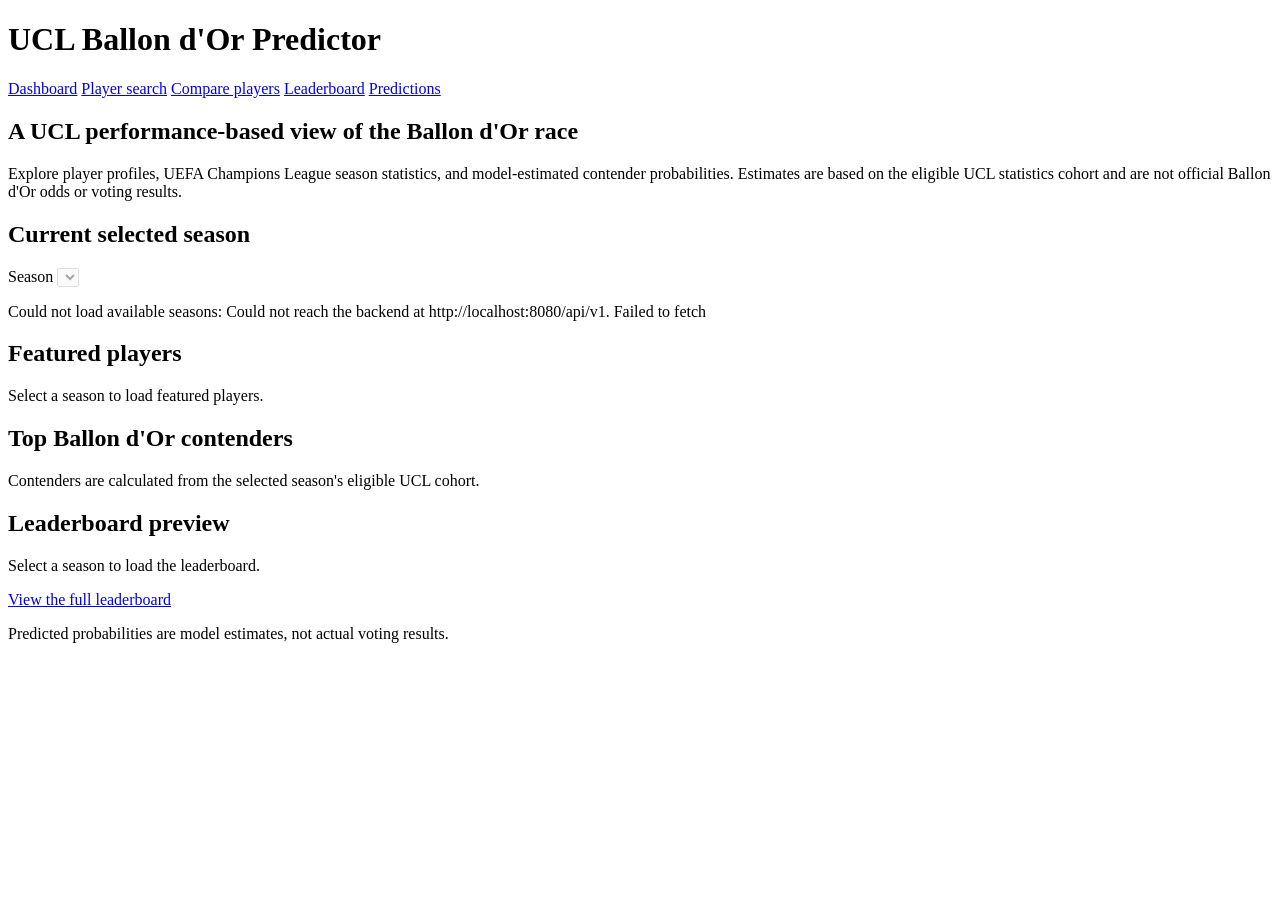
==== src/main/resources/static/index.html @ 43f1e93d "html" ====
<!doctype html>
<html lang="en">
<head>
    <meta charset="utf-8">
    <meta name="viewport" content="width=device-width, initial-scale=1">
    <title>UCL Ballon d'Or Predictor</title>
</head>
<body>
    <header>
        <h1>UCL Ballon d'Or Predictor</h1>
        <nav aria-label="Main navigation">
            <a href="index.html" aria-current="page">Dashboard</a>
            <a href="players.html">Player search</a>
            <a href="compare.html">Compare players</a>
            <a href="leaderboard.html">Leaderboard</a>
            <a href="predictions.html">Predictions</a>
        </nav>
    </header>
    <main>
        <section aria-labelledby="intro-heading">
            <h2 id="intro-heading">A UCL performance-based view of the Ballon d'Or race</h2>
            <p>Explore player profiles, UEFA Champions League season statistics, and model-estimated contender probabilities. Estimates are based on the eligible UCL statistics cohort and are not official Ballon d'Or odds or voting results.</p>
        </section>
        <section aria-labelledby="season-heading">
            <h2 id="season-heading">Current selected season</h2>
            <label for="dashboard-season">Season</label>
            <select id="dashboard-season" disabled></select>
            <p id="dashboard-season-status" role="status" aria-live="polite">Loading available seasons…</p>
        </section>
        <section aria-labelledby="featured-heading">
            <h2 id="featured-heading">Featured players</h2>
            <p id="featured-status" role="status" aria-live="polite">Select a season to load featured players.</p>
            <div id="featured-players"></div>
        </section>
        <section aria-labelledby="contenders-heading">
            <h2 id="contenders-heading">Top Ballon d'Or contenders</h2>
            <p id="contenders-status" role="status" aria-live="polite">Contenders are calculated from the selected season's eligible UCL cohort.</p>
            <ol id="top-contenders"></ol>
        </section>
        <section aria-labelledby="leaderboard-heading">
            <h2 id="leaderboard-heading">Leaderboard preview</h2>
            <p id="leaderboard-preview-status" role="status" aria-live="polite">Select a season to load the leaderboard.</p>
            <ol id="leaderboard-preview"></ol>
            <p><a href="leaderboard.html">View the full leaderboard</a></p>
        </section>
    </main>
    <footer>
        <p>Predicted probabilities are model estimates, not actual voting results.</p>
    </footer>
    <script type="module" src="js/dashboard.js"></script>
</body>
</html>
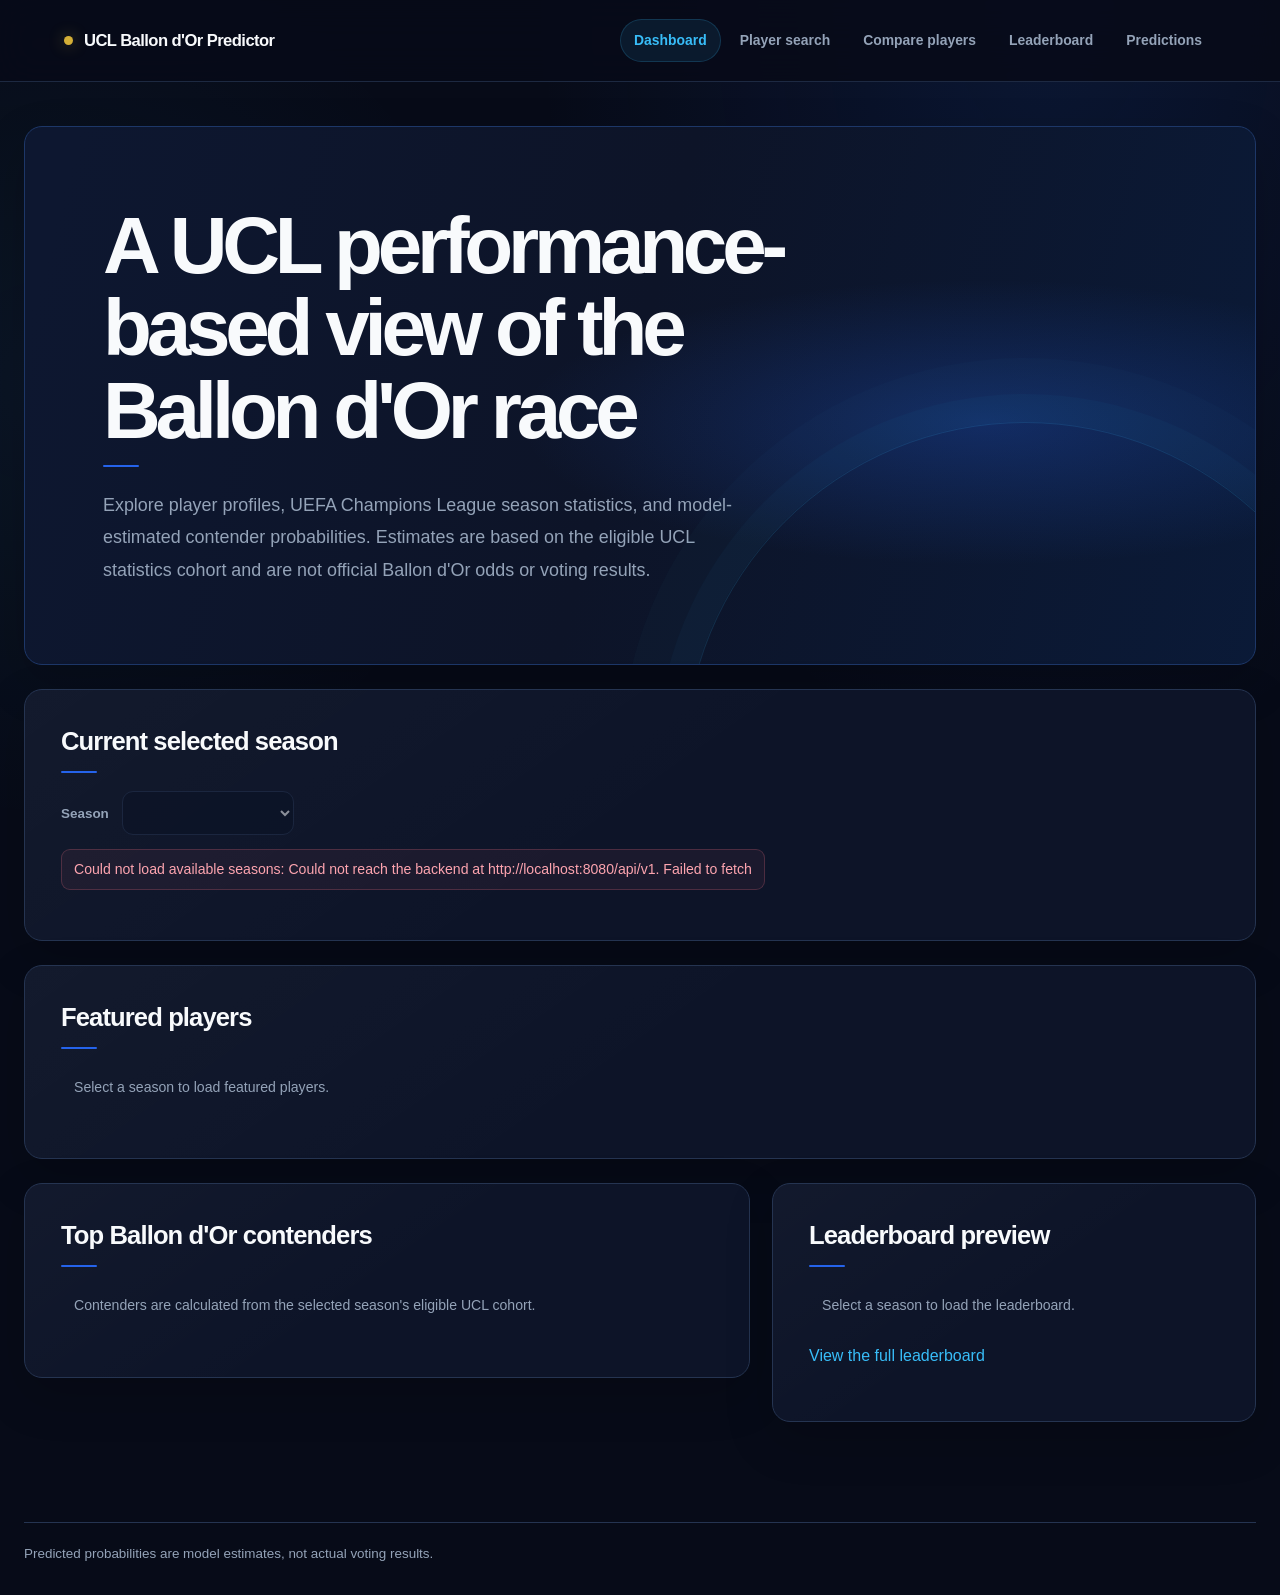
==== commit 05e90212: "update" ====
--- a/src/main/resources/static/index.html
+++ b/src/main/resources/static/index.html
@@ -4,6 +4,7 @@
     <meta charset="utf-8">
     <meta name="viewport" content="width=device-width, initial-scale=1">
     <title>UCL Ballon d'Or Predictor</title>
+    <link rel="stylesheet" href="styles.css">
 </head>
 <body>
     <header>
--- a/src/main/resources/static/styles.css
+++ b/src/main/resources/static/styles.css
@@ -0,0 +1,945 @@
+:root {
+    color-scheme: dark;
+    --background: #070b18;
+    --background-secondary: #0d1428;
+    --card: #111c35;
+    --card-raised: #152341;
+    --blue: #2563eb;
+    --electric: #38bdf8;
+    --gold: #d4af37;
+    --text: #f8fafc;
+    --muted: #94a3b8;
+    --border: #253451;
+    --success: #22c55e;
+    --danger: #fb7185;
+    --silver: #cbd5e1;
+    --bronze: #cd7f52;
+    --radius: 18px;
+    --radius-small: 11px;
+    --content-width: 1240px;
+    --shadow-card: 0 18px 48px rgb(0 0 0 / 18%);
+    font-family: Inter, "Segoe UI", Roboto, Helvetica, Arial, sans-serif;
+    font-synthesis: none;
+    text-rendering: optimizeLegibility;
+    -webkit-font-smoothing: antialiased;
+    -moz-osx-font-smoothing: grayscale;
+}
+
+* {
+    box-sizing: border-box;
+}
+
+html {
+    min-width: 320px;
+    min-height: 100%;
+    background: var(--background);
+    scroll-behavior: smooth;
+}
+
+body {
+    min-height: 100vh;
+    margin: 0;
+    color: var(--text);
+    background:
+        radial-gradient(ellipse at 82% 0%, rgb(37 99 235 / 13%), transparent 32rem),
+        radial-gradient(ellipse at 4% 24%, rgb(56 189 248 / 6%), transparent 28rem),
+        var(--background);
+    line-height: 1.65;
+}
+
+::selection {
+    color: var(--text);
+    background: rgb(37 99 235 / 75%);
+}
+
+a {
+    color: var(--electric);
+    text-decoration: none;
+    transition: color 160ms ease, opacity 160ms ease;
+}
+
+a:hover {
+    color: #7dd3fc;
+}
+
+a:focus-visible,
+button:focus-visible,
+input:focus-visible,
+select:focus-visible {
+    outline: 3px solid rgb(56 189 248 / 75%);
+    outline-offset: 3px;
+}
+
+body > header {
+    position: relative;
+    z-index: 2;
+    display: flex;
+    align-items: center;
+    justify-content: space-between;
+    gap: 24px;
+    min-height: 82px;
+    padding: 14px max(5vw, calc((100vw - var(--content-width)) / 2));
+    border-bottom: 1px solid rgb(37 52 81 / 75%);
+    background: rgb(7 11 24 / 88%);
+    backdrop-filter: blur(18px);
+}
+
+body > header h1 {
+    flex: 0 0 auto;
+    margin: 0;
+    color: var(--text);
+    font-size: 1.04rem;
+    font-weight: 750;
+    letter-spacing: -0.035em;
+}
+
+body > header h1::before {
+    display: inline-block;
+    width: 9px;
+    height: 9px;
+    margin: 0 11px 1px 0;
+    border-radius: 50%;
+    background: var(--gold);
+    box-shadow: 0 0 16px rgb(212 175 55 / 45%);
+    content: "";
+}
+
+nav[aria-label="Main navigation"] {
+    display: flex;
+    align-items: center;
+    justify-content: flex-end;
+    gap: 5px;
+    flex-wrap: wrap;
+}
+
+nav[aria-label="Main navigation"] a {
+    padding: 9px 13px;
+    border: 1px solid transparent;
+    border-radius: 999px;
+    color: var(--muted);
+    font-size: 0.87rem;
+    font-weight: 600;
+    white-space: nowrap;
+}
+
+nav[aria-label="Main navigation"] a:hover {
+    color: var(--text);
+    background: rgb(255 255 255 / 4%);
+}
+
+nav[aria-label="Main navigation"] a[aria-current="page"] {
+    border-color: rgb(56 189 248 / 18%);
+    color: var(--electric);
+    background: rgb(56 189 248 / 9%);
+}
+
+main {
+    width: min(var(--content-width), calc(100% - 48px));
+    margin: 0 auto;
+    padding: 44px 0 76px;
+}
+
+main > p:first-child:has(a[href="players.html"]) {
+    margin: 0 0 20px;
+}
+
+main > section {
+    position: relative;
+    margin: 0 0 24px;
+    padding: clamp(22px, 3.2vw, 36px);
+    overflow: hidden;
+    border: 1px solid var(--border);
+    border-radius: var(--radius);
+    background:
+        linear-gradient(145deg, rgb(255 255 255 / 2.4%), transparent 52%),
+        var(--background-secondary);
+    box-shadow: var(--shadow-card);
+}
+
+main > section > h2 {
+    margin: 0 0 18px;
+    color: var(--text);
+    font-size: clamp(1.25rem, 2vw, 1.7rem);
+    font-weight: 700;
+    letter-spacing: -0.035em;
+    line-height: 1.25;
+}
+
+main > section > h2::after {
+    display: block;
+    width: 36px;
+    height: 2px;
+    margin-top: 13px;
+    border-radius: 2px;
+    background: var(--blue);
+    content: "";
+}
+
+main > section p {
+    color: var(--muted);
+}
+
+main > section[aria-labelledby="intro-heading"] {
+    min-height: 300px;
+    display: flex;
+    flex-direction: column;
+    align-items: flex-start;
+    justify-content: center;
+    padding: clamp(34px, 7vw, 78px);
+    border-color: #1d3768;
+    background:
+        radial-gradient(ellipse at 78% 55%, rgb(37 99 235 / 28%), transparent 29rem),
+        linear-gradient(105deg, #0d1730 4%, rgb(13 20 40 / 95%) 49%, rgb(10 27 58 / 85%)),
+        var(--background-secondary);
+}
+
+main > section[aria-labelledby="intro-heading"]::after {
+    position: absolute;
+    right: -9%;
+    bottom: -82%;
+    width: min(58vw, 680px);
+    aspect-ratio: 1;
+    border: 1px solid rgb(56 189 248 / 15%);
+    border-radius: 50%;
+    box-shadow: 0 0 0 28px rgb(56 189 248 / 3%), 0 0 0 64px rgb(56 189 248 / 2%);
+    content: "";
+    pointer-events: none;
+}
+
+#intro-heading {
+    max-width: 800px;
+    margin: 0;
+    font-size: clamp(2.4rem, 6.4vw, 5rem);
+    font-weight: 780;
+    letter-spacing: -0.065em;
+    line-height: 1.03;
+}
+
+#intro-heading::first-line {
+    color: var(--text);
+}
+
+main > section[aria-labelledby="intro-heading"] p {
+    max-width: 660px;
+    margin: 22px 0 0;
+    font-size: clamp(1rem, 1.5vw, 1.12rem);
+    line-height: 1.8;
+}
+
+label {
+    display: inline-block;
+    margin: 0 9px 8px 0;
+    color: var(--muted);
+    font-size: 0.84rem;
+    font-weight: 650;
+}
+
+input,
+select,
+button {
+    min-height: 44px;
+    border: 1px solid var(--border);
+    border-radius: var(--radius-small);
+    font: inherit;
+}
+
+input,
+select {
+    padding: 9px 13px;
+    color: var(--text);
+    background-color: #0a1225;
+}
+
+input {
+    min-width: min(280px, 100%);
+}
+
+input::placeholder {
+    color: #64748b;
+}
+
+select {
+    min-width: 172px;
+    cursor: pointer;
+}
+
+select option {
+    color: var(--text);
+    background: var(--background-secondary);
+}
+
+button {
+    padding: 9px 17px;
+    color: var(--text);
+    background: var(--blue);
+    border-color: rgb(96 153 255 / 45%);
+    font-size: 0.9rem;
+    font-weight: 680;
+    cursor: pointer;
+    transition: background 160ms ease, border-color 160ms ease, transform 160ms ease;
+}
+
+button:hover:not(:disabled) {
+    transform: translateY(-1px);
+    border-color: var(--electric);
+    background: #3475f5;
+}
+
+button:disabled,
+select:disabled {
+    opacity: 0.53;
+    cursor: not-allowed;
+}
+
+form {
+    display: flex;
+    align-items: flex-end;
+    gap: 10px;
+    flex-wrap: wrap;
+    margin: 0 0 12px;
+}
+
+form label {
+    flex-basis: 100%;
+    margin: 0 0 -3px;
+}
+
+[role="status"] {
+    width: fit-content;
+    max-width: 100%;
+    margin: 14px 0;
+    padding: 8px 12px;
+    border: 1px solid transparent;
+    border-radius: 9px;
+    color: var(--muted);
+    font-size: 0.88rem;
+}
+
+[role="status"][data-state="loading"] {
+    border-color: rgb(56 189 248 / 22%);
+    color: var(--electric);
+    background: rgb(56 189 248 / 6%);
+}
+
+[role="status"][data-state="success"] {
+    border-color: rgb(34 197 94 / 20%);
+    color: #86efac;
+    background: rgb(34 197 94 / 6%);
+}
+
+[role="status"][data-state="error"] {
+    border-color: rgb(251 113 133 / 22%);
+    color: #fda4af;
+    background: rgb(251 113 133 / 6%);
+}
+
+[role="status"][data-state="empty"] {
+    border-color: rgb(148 163 184 / 16%);
+    color: var(--muted);
+    background: rgb(148 163 184 / 5%);
+}
+
+#featured-players {
+    display: grid;
+    grid-template-columns: repeat(3, minmax(0, 1fr));
+    gap: 17px;
+}
+
+.player-card {
+    position: relative;
+    display: flex;
+    min-height: 190px;
+    flex-direction: column;
+    align-items: flex-start;
+    justify-content: flex-end;
+    padding: 22px;
+    overflow: hidden;
+    border: 1px solid var(--border);
+    border-radius: 15px;
+    background:
+        radial-gradient(ellipse at 82% 20%, rgb(37 99 235 / 18%), transparent 65%),
+        var(--card);
+    transition: transform 180ms ease, border-color 180ms ease, box-shadow 180ms ease;
+}
+
+.player-card:hover {
+    transform: translateY(-3px);
+    border-color: rgb(56 189 248 / 48%);
+    box-shadow: 0 15px 34px rgb(0 0 0 / 20%), 0 0 22px rgb(37 99 235 / 9%);
+}
+
+.player-card h3,
+#search-results h3 {
+    margin: 12px 0 2px;
+    color: var(--text);
+    font-size: 1.12rem;
+    letter-spacing: -0.025em;
+}
+
+.player-card p {
+    margin: 4px 0;
+    font-size: 0.87rem;
+}
+
+.player-photo {
+    display: inline-flex;
+    width: 66px;
+    height: 66px;
+    align-items: center;
+    justify-content: center;
+    overflow: hidden;
+    border: 2px solid rgb(56 189 248 / 48%);
+    border-radius: 50%;
+    background: #172746;
+    color: var(--muted);
+    font-size: 0.62rem;
+    text-align: center;
+}
+
+.player-photo img {
+    width: 100%;
+    height: 100%;
+    object-fit: cover;
+}
+
+.photo-fallback {
+    padding: 4px;
+}
+
+#top-contenders,
+#leaderboard-preview,
+#predictions-list {
+    margin: 0;
+    padding: 0;
+    list-style: none;
+    counter-reset: contender;
+}
+
+#top-contenders li,
+#leaderboard-preview li {
+    display: flex;
+    align-items: center;
+    justify-content: space-between;
+    gap: 16px;
+    padding: 14px 12px;
+    border-bottom: 1px solid rgb(37 52 81 / 75%);
+    color: var(--text);
+    counter-increment: contender;
+}
+
+#top-contenders li::before,
+#leaderboard-preview li::before {
+    width: 27px;
+    height: 27px;
+    flex: 0 0 27px;
+    display: grid;
+    place-items: center;
+    border-radius: 8px;
+    color: var(--electric);
+    background: rgb(56 189 248 / 9%);
+    content: counter(contender, decimal-leading-zero);
+    font-size: 0.72rem;
+    font-weight: 750;
+}
+
+#top-contenders li:first-child::before,
+#leaderboard-preview li:first-child::before {
+    color: var(--gold);
+    background: rgb(212 175 55 / 12%);
+}
+
+#search-results {
+    display: grid;
+    grid-template-columns: repeat(2, minmax(0, 1fr));
+    gap: 12px;
+    margin: 16px 0;
+    padding: 0;
+    list-style: none;
+}
+
+#search-results > li {
+    display: grid;
+    grid-template-columns: 58px minmax(0, 1fr);
+    grid-template-rows: auto auto;
+    align-items: center;
+    column-gap: 15px;
+    padding: 16px;
+    border: 1px solid var(--border);
+    border-radius: 14px;
+    background: var(--card);
+    transition: border-color 160ms ease, transform 160ms ease;
+}
+
+#search-results > li:hover {
+    transform: translateY(-2px);
+    border-color: rgb(56 189 248 / 38%);
+}
+
+#search-results .player-photo {
+    grid-row: 1 / 3;
+    width: 54px;
+    height: 54px;
+}
+
+#search-results h3 {
+    margin: 0;
+}
+
+#search-results p {
+    grid-column: 2;
+    margin: 2px 0;
+    font-size: 0.83rem;
+}
+
+#load-more {
+    display: block;
+    margin: 16px auto 0;
+    background: #14264a;
+}
+
+#player-profile {
+    display: flex;
+    align-items: center;
+    gap: 18px;
+    flex-wrap: wrap;
+    padding: 18px;
+    border: 1px solid var(--border);
+    border-radius: 14px;
+    background: var(--card);
+}
+
+#player-profile > .player-photo {
+    width: 104px;
+    height: 104px;
+}
+
+#player-profile h3 {
+    width: 100%;
+    margin: 0;
+    font-size: 1.45rem;
+}
+
+#player-profile p {
+    margin: 0;
+}
+
+#player-statistics {
+    display: flex;
+    flex-wrap: wrap;
+    margin: 14px 0 0;
+    overflow: hidden;
+    border: 1px solid var(--border);
+    border-radius: 14px;
+    background: var(--card);
+}
+
+#player-statistics dt,
+#player-statistics dd {
+    width: 50%;
+    margin: 0;
+    padding: 13px 15px;
+    border-bottom: 1px solid rgb(37 52 81 / 65%);
+}
+
+#player-statistics dt {
+    padding-bottom: 1px;
+    color: var(--muted);
+    font-size: 0.78rem;
+}
+
+#player-statistics dd {
+    padding-top: 0;
+    color: var(--text);
+    font-size: 1.18rem;
+    font-weight: 720;
+}
+
+#player-statistics dt {
+    padding-bottom: 0;
+}
+
+#player-statistics dd {
+    padding-top: 8px;
+}
+
+#player-statistics dt:nth-last-child(-n + 2),
+#player-statistics dd:nth-last-child(-n + 2) {
+    border-bottom: 0;
+}
+
+#player-prediction {
+    padding: 18px;
+    border: 1px solid rgb(212 175 55 / 30%);
+    border-radius: 14px;
+    background:
+        radial-gradient(ellipse at 100% 0%, rgb(212 175 55 / 8%), transparent 50%),
+        var(--card);
+}
+
+#player-prediction > p:first-child {
+    margin: 0;
+    color: var(--gold);
+    font-size: clamp(1.6rem, 4vw, 2.4rem);
+    font-weight: 780;
+    letter-spacing: -0.045em;
+}
+
+#comparison-search-results,
+#selected-players {
+    display: flex;
+    gap: 10px;
+    flex-wrap: wrap;
+    margin: 14px 0;
+    padding: 0;
+    list-style: none;
+}
+
+#comparison-search-results li,
+#selected-players li {
+    display: flex;
+    align-items: center;
+    justify-content: space-between;
+    gap: 12px;
+    padding: 11px 13px;
+    border: 1px solid var(--border);
+    border-radius: 12px;
+    background: var(--card);
+}
+
+#comparison-search-results li button,
+#selected-players li button {
+    min-height: 35px;
+    padding: 5px 11px;
+    font-size: 0.8rem;
+}
+
+#selected-players li button {
+    background: #182440;
+}
+
+#compare-button {
+    margin: 0 0 12px 8px;
+}
+
+#comparison-results,
+#leaderboard-table-container {
+    width: 100%;
+    margin-top: 18px;
+    overflow-x: auto;
+    border: 1px solid var(--border);
+    border-radius: 14px;
+    background: var(--card);
+}
+
+table {
+    width: 100%;
+    border-collapse: collapse;
+    text-align: left;
+}
+
+caption {
+    padding: 17px 18px;
+    color: var(--text);
+    font-size: 1rem;
+    font-weight: 700;
+    text-align: left;
+}
+
+th,
+td {
+    min-width: 92px;
+    padding: 13px 15px;
+    border-bottom: 1px solid rgb(37 52 81 / 70%);
+    vertical-align: middle;
+}
+
+thead th {
+    color: var(--muted);
+    background: #0d172d;
+    font-size: 0.75rem;
+    font-weight: 680;
+    letter-spacing: 0.045em;
+    text-transform: uppercase;
+}
+
+tbody th {
+    color: var(--muted);
+    font-size: 0.84rem;
+    font-weight: 600;
+}
+
+tbody td {
+    color: var(--text);
+    font-size: 0.9rem;
+}
+
+tbody td strong {
+    color: var(--gold);
+    font-size: 0.77rem;
+    white-space: nowrap;
+}
+
+tbody tr:last-child th,
+tbody tr:last-child td {
+    border-bottom: 0;
+}
+
+#leaderboard-table-container tbody td:nth-of-type(5) {
+    color: var(--gold);
+    font-weight: 750;
+}
+
+#leaderboard-table-container tbody tr:nth-child(-n + 3) > td:first-child {
+    color: var(--gold);
+    font-weight: 800;
+}
+
+#leaderboard-table-container tbody tr:nth-child(2) > td:first-child {
+    color: var(--silver);
+}
+
+#leaderboard-table-container tbody tr:nth-child(3) > td:first-child {
+    color: var(--bronze);
+}
+
+#leaderboard-table-container tbody tr:hover,
+#comparison-results tbody tr:hover {
+    background: rgb(56 189 248 / 4%);
+}
+
+#leaderboard-table-container button {
+    min-height: 35px;
+    padding: 5px 10px;
+    background: #14264a;
+    font-size: 0.78rem;
+    white-space: nowrap;
+}
+
+.row-statistics-status {
+    display: block;
+    max-width: 210px;
+    color: var(--muted);
+    font-size: 0.75rem;
+}
+
+#predictions-list {
+    display: grid;
+    grid-template-columns: repeat(2, minmax(0, 1fr));
+    gap: 13px;
+    counter-reset: rank;
+}
+
+#predictions-list > li {
+    position: relative;
+    padding: 20px 20px 20px 58px;
+    border: 1px solid var(--border);
+    border-radius: 14px;
+    background: var(--card);
+    counter-increment: rank;
+}
+
+#predictions-list > li::before {
+    position: absolute;
+    top: 21px;
+    left: 18px;
+    display: grid;
+    width: 27px;
+    height: 27px;
+    place-items: center;
+    border-radius: 8px;
+    color: var(--electric);
+    background: rgb(56 189 248 / 9%);
+    content: counter(rank);
+    font-size: 0.77rem;
+    font-weight: 750;
+}
+
+#predictions-list > li:nth-child(1) {
+    border-color: rgb(212 175 55 / 42%);
+    background: linear-gradient(135deg, rgb(212 175 55 / 7%), transparent 66%), var(--card);
+}
+
+#predictions-list > li:nth-child(1)::before {
+    color: var(--gold);
+    background: rgb(212 175 55 / 14%);
+}
+
+#predictions-list h3 {
+    margin: 0 0 4px;
+    font-size: 1.05rem;
+}
+
+#predictions-list p {
+    margin: 5px 0;
+    font-size: 0.86rem;
+}
+
+#predictions-list p:nth-of-type(2) {
+    color: var(--gold);
+    font-size: 1.08rem;
+    font-weight: 750;
+}
+
+#prediction-limitations {
+    margin: 0;
+    padding-left: 21px;
+    color: var(--muted);
+}
+
+#prediction-limitations li {
+    padding: 5px 0 5px 4px;
+}
+
+body > footer {
+    width: min(var(--content-width), calc(100% - 48px));
+    margin: 0 auto;
+    padding: 20px 0 30px;
+    border-top: 1px solid var(--border);
+    color: var(--muted);
+    font-size: 0.84rem;
+}
+
+body > footer p {
+    margin: 0;
+}
+
+@media (min-width: 1000px) {
+    body > main:has(#featured-players) {
+        display: grid;
+        grid-template-columns: minmax(0, 1.2fr) minmax(320px, 0.8fr);
+        align-items: start;
+        gap: 0 22px;
+    }
+
+    body > main:has(#featured-players) > section[aria-labelledby="intro-heading"] {
+        grid-column: 1 / -1;
+    }
+
+    body > main:has(#featured-players) > section[aria-labelledby="season-heading"] {
+        grid-column: 1 / -1;
+    }
+
+    body > main:has(#featured-players) > section[aria-labelledby="featured-heading"] {
+        grid-column: 1 / -1;
+    }
+
+    body > main:has(#featured-players) > section[aria-labelledby="contenders-heading"],
+    body > main:has(#featured-players) > section[aria-labelledby="leaderboard-heading"] {
+        min-width: 0;
+    }
+}
+
+@media (max-width: 860px) {
+    body > header {
+        align-items: flex-start;
+        flex-direction: column;
+        gap: 9px;
+        padding: 13px 24px;
+    }
+
+    nav[aria-label="Main navigation"] {
+        justify-content: flex-start;
+        width: 100%;
+    }
+
+    nav[aria-label="Main navigation"] a {
+        padding: 7px 10px;
+        font-size: 0.82rem;
+    }
+
+    main {
+        padding-top: 30px;
+    }
+
+}
+
+@media (max-width: 600px) {
+    main {
+        width: min(100% - 28px, var(--content-width));
+        padding: 20px 0 48px;
+    }
+
+    body > header {
+        padding-right: 14px;
+        padding-left: 14px;
+    }
+
+    body > header h1 {
+        font-size: 0.98rem;
+    }
+
+    nav[aria-label="Main navigation"] {
+        gap: 2px;
+    }
+
+    nav[aria-label="Main navigation"] a {
+        padding: 6px 8px;
+        font-size: 0.76rem;
+    }
+
+    main > section {
+        margin-bottom: 15px;
+        padding: 20px 17px;
+        border-radius: 15px;
+    }
+
+    main > section[aria-labelledby="intro-heading"] {
+        min-height: 255px;
+        padding: 30px 22px;
+    }
+
+    #intro-heading {
+        font-size: clamp(2.25rem, 11vw, 3.5rem);
+    }
+
+    #featured-players,
+    #search-results,
+    #predictions-list {
+        grid-template-columns: 1fr;
+    }
+
+    .player-card {
+        min-height: 165px;
+    }
+
+    #comparison-search-results li,
+    #selected-players li {
+        width: 100%;
+    }
+
+    form {
+        align-items: stretch;
+    }
+
+    form input {
+        flex: 1 1 190px;
+        min-width: 0;
+    }
+
+    form button {
+        flex: 0 0 auto;
+    }
+
+    select {
+        max-width: 100%;
+    }
+
+    #compare-button {
+        margin: 12px 0 0;
+    }
+
+    body > footer {
+        width: calc(100% - 28px);
+    }
+}
+
+@media (prefers-reduced-motion: reduce) {
+    *,
+    *::before,
+    *::after {
+        scroll-behavior: auto !important;
+        transition-duration: 0.01ms !important;
+        animation-duration: 0.01ms !important;
+        animation-iteration-count: 1 !important;
+    }
+}
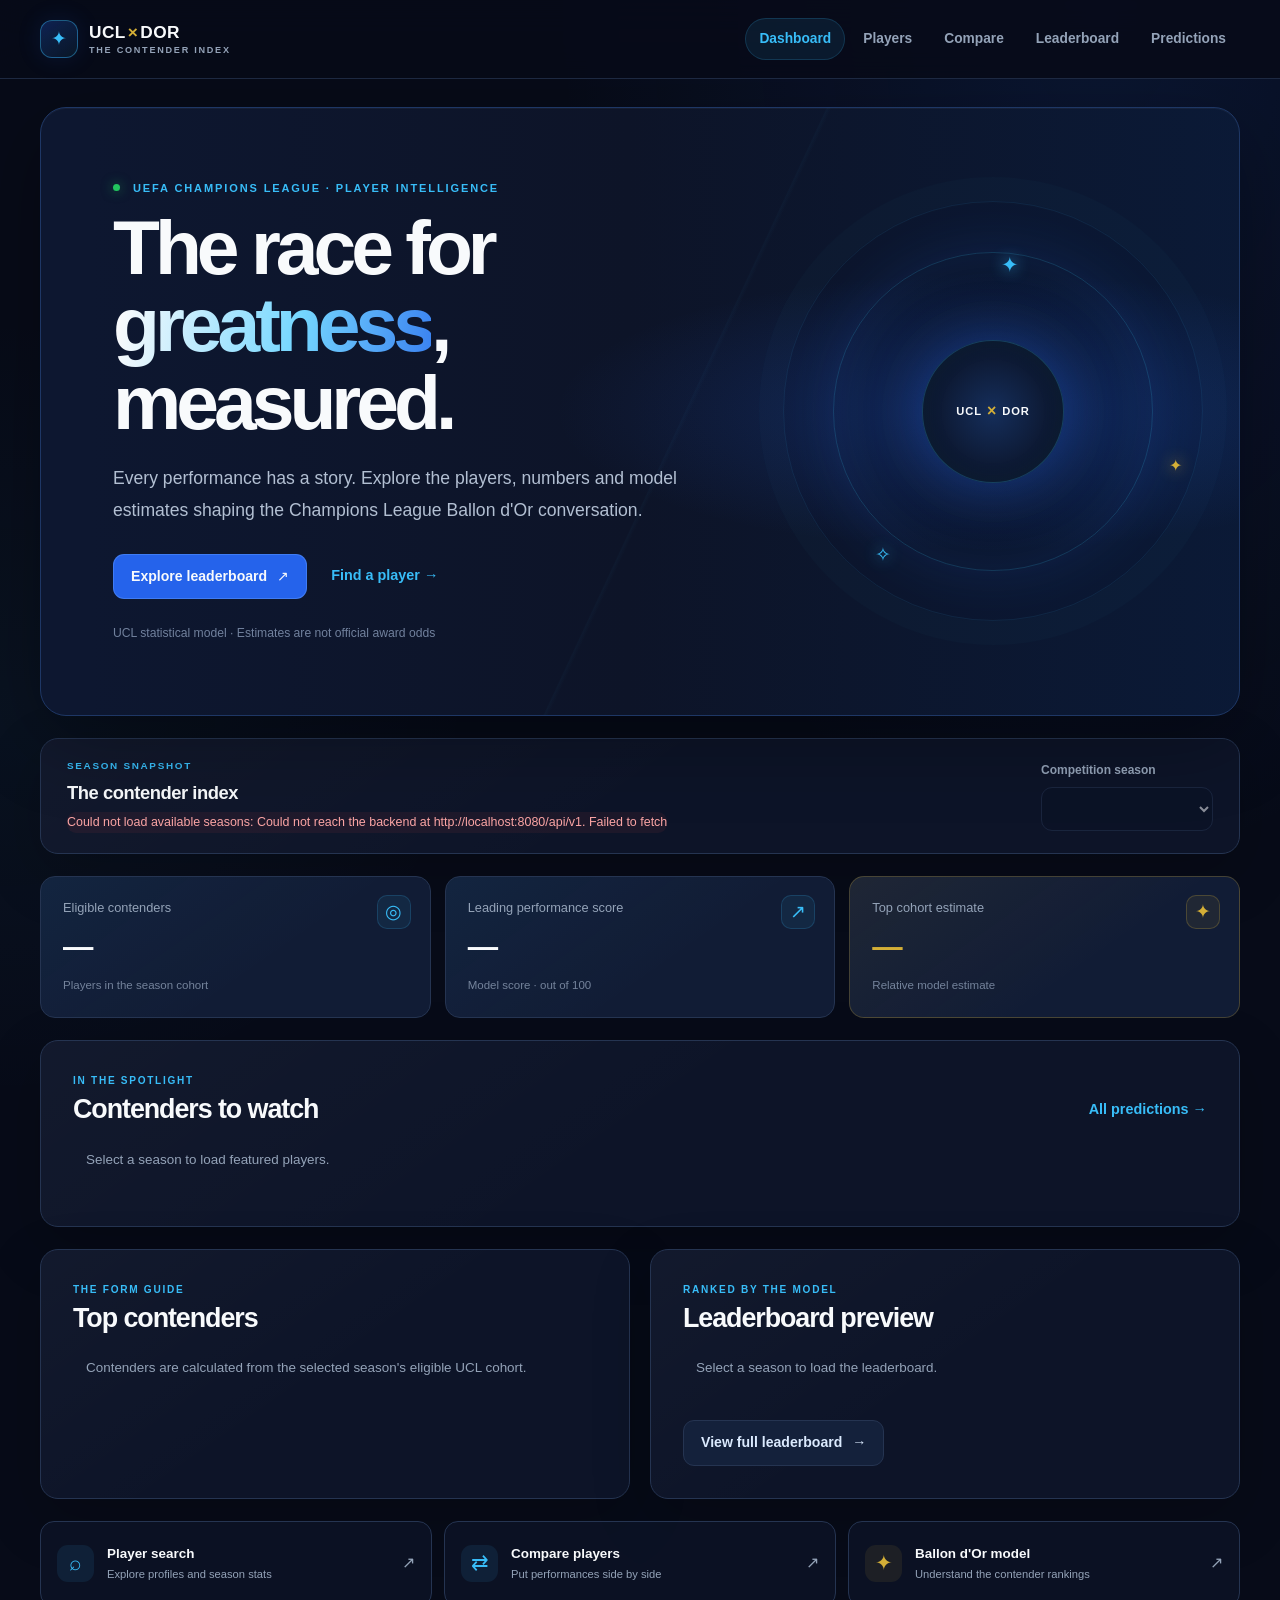
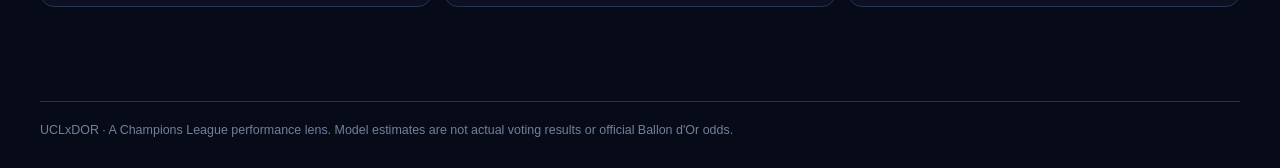
==== commit d9967c75: "updated" ====
--- a/src/main/resources/static/index.html
+++ b/src/main/resources/static/index.html
@@ -3,51 +3,106 @@
 <head>
     <meta charset="utf-8">
     <meta name="viewport" content="width=device-width, initial-scale=1">
-    <title>UCL Ballon d'Or Predictor</title>
+    <meta name="theme-color" content="#070B18">
+    <title>UCLxDOR — Champions League performance, in focus</title>
     <link rel="stylesheet" href="styles.css">
 </head>
 <body>
-    <header>
-        <h1>UCL Ballon d'Or Predictor</h1>
-        <nav aria-label="Main navigation">
-            <a href="index.html" aria-current="page">Dashboard</a>
-            <a href="players.html">Player search</a>
-            <a href="compare.html">Compare players</a>
-            <a href="leaderboard.html">Leaderboard</a>
-            <a href="predictions.html">Predictions</a>
-        </nav>
+    <header class="site-header">
+        <div class="topbar">
+            <a class="brand" href="index.html" aria-label="UCLxDOR dashboard">
+                <span class="brand-mark" aria-hidden="true">✦</span>
+                <span>UCL<span class="brand-x">×</span>DOR<small>THE CONTENDER INDEX</small></span>
+            </a>
+            <nav aria-label="Main navigation">
+                <a href="index.html" aria-current="page">Dashboard</a>
+                <a href="players.html">Players</a>
+                <a href="compare.html">Compare</a>
+                <a href="leaderboard.html">Leaderboard</a>
+                <a href="predictions.html">Predictions</a>
+            </nav>
+        </div>
     </header>
-    <main>
-        <section aria-labelledby="intro-heading">
-            <h2 id="intro-heading">A UCL performance-based view of the Ballon d'Or race</h2>
-            <p>Explore player profiles, UEFA Champions League season statistics, and model-estimated contender probabilities. Estimates are based on the eligible UCL statistics cohort and are not official Ballon d'Or odds or voting results.</p>
+    <main class="dashboard-main">
+        <section class="hero" aria-labelledby="intro-heading">
+            <div class="hero-copy">
+                <p class="eyebrow"><span class="live-dot"></span> UEFA CHAMPIONS LEAGUE · PLAYER INTELLIGENCE</p>
+                <h1 id="intro-heading">The race for <span>greatness</span>, measured.</h1>
+                <p>Every performance has a story. Explore the players, numbers and model estimates shaping the Champions League Ballon d'Or conversation.</p>
+                <div class="hero-actions">
+                    <a class="button-link" href="leaderboard.html">Explore leaderboard <span aria-hidden="true">↗</span></a>
+                    <a class="text-link" href="players.html">Find a player <span aria-hidden="true">→</span></a>
+                </div>
+                <p class="hero-disclaimer">UCL statistical model · Estimates are not official award odds</p>
+            </div>
+            <div class="hero-orbit" aria-hidden="true">
+                <div class="orbit orbit-one"></div>
+                <div class="orbit orbit-two"></div>
+                <div class="orbit-core"><span>UCL</span><strong>×</strong><span>DOR</span></div>
+                <span class="orbit-star star-one">✦</span>
+                <span class="orbit-star star-two">✦</span>
+                <span class="orbit-star star-three">✧</span>
+            </div>
         </section>
-        <section aria-labelledby="season-heading">
-            <h2 id="season-heading">Current selected season</h2>
-            <label for="dashboard-season">Season</label>
-            <select id="dashboard-season" disabled></select>
-            <p id="dashboard-season-status" role="status" aria-live="polite">Loading available seasons…</p>
+
+        <section class="season-bar" aria-labelledby="season-heading">
+            <div>
+                <p class="eyebrow">SEASON SNAPSHOT</p>
+                <h2 id="season-heading">The contender index</h2>
+                <p id="dashboard-season-status" role="status" aria-live="polite">Loading available seasons…</p>
+            </div>
+            <label class="season-control" for="dashboard-season">Competition season
+                <select id="dashboard-season" disabled></select>
+            </label>
         </section>
-        <section aria-labelledby="featured-heading">
-            <h2 id="featured-heading">Featured players</h2>
-            <p id="featured-status" role="status" aria-live="polite">Select a season to load featured players.</p>
-            <div id="featured-players"></div>
+        <section class="overview-grid" id="dashboard-overview" aria-label="Season overview">
+            <article class="overview-card">
+                <span class="overview-icon" aria-hidden="true">◎</span>
+                <p>Eligible contenders</p><strong id="overview-contenders">—</strong>
+                <small>Players in the season cohort</small>
+            </article>
+            <article class="overview-card">
+                <span class="overview-icon" aria-hidden="true">↗</span>
+                <p>Leading performance score</p><strong id="overview-score">—</strong>
+                <small>Model score · out of 100</small>
+            </article>
+            <article class="overview-card overview-card-gold">
+                <span class="overview-icon" aria-hidden="true">✦</span>
+                <p>Top cohort estimate</p><strong id="overview-probability">—</strong>
+                <small>Relative model estimate</small>
+            </article>
         </section>
-        <section aria-labelledby="contenders-heading">
-            <h2 id="contenders-heading">Top Ballon d'Or contenders</h2>
-            <p id="contenders-status" role="status" aria-live="polite">Contenders are calculated from the selected season's eligible UCL cohort.</p>
-            <ol id="top-contenders"></ol>
+
+        <section class="content-section" aria-labelledby="featured-heading">
+            <div class="section-heading">
+                <div><p class="eyebrow">IN THE SPOTLIGHT</p><h2 id="featured-heading">Contenders to watch</h2></div>
+                <a class="text-link" href="predictions.html">All predictions <span aria-hidden="true">→</span></a>
+            </div>
+            <p id="featured-status" class="section-status" role="status" aria-live="polite">Select a season to load featured players.</p>
+            <div id="featured-players" class="featured-grid"></div>
         </section>
-        <section aria-labelledby="leaderboard-heading">
-            <h2 id="leaderboard-heading">Leaderboard preview</h2>
-            <p id="leaderboard-preview-status" role="status" aria-live="polite">Select a season to load the leaderboard.</p>
-            <ol id="leaderboard-preview"></ol>
-            <p><a href="leaderboard.html">View the full leaderboard</a></p>
+
+        <div class="dashboard-lower">
+            <section class="content-section" aria-labelledby="contenders-heading">
+                <div class="section-heading"><div><p class="eyebrow">THE FORM GUIDE</p><h2 id="contenders-heading">Top contenders</h2></div></div>
+                <p id="contenders-status" class="section-status" role="status" aria-live="polite">Contenders are calculated from the selected season's eligible UCL cohort.</p>
+                <ol id="top-contenders" class="rank-list"></ol>
+            </section>
+            <section class="content-section" aria-labelledby="leaderboard-heading">
+                <div class="section-heading"><div><p class="eyebrow">RANKED BY THE MODEL</p><h2 id="leaderboard-heading">Leaderboard preview</h2></div></div>
+                <p id="leaderboard-preview-status" class="section-status" role="status" aria-live="polite">Select a season to load the leaderboard.</p>
+                <ol id="leaderboard-preview" class="rank-list"></ol>
+                <a class="button-link button-link-secondary" href="leaderboard.html">View full leaderboard <span aria-hidden="true">→</span></a>
+            </section>
+        </div>
+
+        <section class="quick-links" aria-label="Explore UCLxDOR">
+            <a href="players.html"><span class="quick-icon" aria-hidden="true">⌕</span><span><strong>Player search</strong><small>Explore profiles and season stats</small></span><b aria-hidden="true">↗</b></a>
+            <a href="compare.html"><span class="quick-icon" aria-hidden="true">⇄</span><span><strong>Compare players</strong><small>Put performances side by side</small></span><b aria-hidden="true">↗</b></a>
+            <a href="predictions.html"><span class="quick-icon quick-icon-gold" aria-hidden="true">✦</span><span><strong>Ballon d'Or model</strong><small>Understand the contender rankings</small></span><b aria-hidden="true">↗</b></a>
         </section>
     </main>
-    <footer>
-        <p>Predicted probabilities are model estimates, not actual voting results.</p>
-    </footer>
+    <footer><p>UCLxDOR · A Champions League performance lens. Model estimates are not actual voting results or official Ballon d'Or odds.</p></footer>
     <script type="module" src="js/dashboard.js"></script>
 </body>
 </html>
--- a/src/main/resources/static/styles.css
+++ b/src/main/resources/static/styles.css
@@ -3,7 +3,7 @@
     --background: #070b18;
     --background-secondary: #0d1428;
     --card: #111c35;
-    --card-raised: #152341;
+    --card-raised: #172541;
     --blue: #2563eb;
     --electric: #38bdf8;
     --gold: #d4af37;
@@ -11,13 +11,13 @@
     --muted: #94a3b8;
     --border: #253451;
     --success: #22c55e;
-    --danger: #fb7185;
+    --danger: #ef4444;
     --silver: #cbd5e1;
     --bronze: #cd7f52;
     --radius: 18px;
     --radius-small: 11px;
-    --content-width: 1240px;
-    --shadow-card: 0 18px 48px rgb(0 0 0 / 18%);
+    --content-width: 1200px;
+    --shadow-card: 0 20px 60px rgb(0 0 0 / 20%);
     font-family: Inter, "Segoe UI", Roboto, Helvetica, Arial, sans-serif;
     font-synthesis: none;
     text-rendering: optimizeLegibility;
@@ -25,9 +25,7 @@
     -moz-osx-font-smoothing: grayscale;
 }
 
-* {
-    box-sizing: border-box;
-}
+* { box-sizing: border-box; }
 
 html {
     min-width: 320px;
@@ -41,75 +39,80 @@
     margin: 0;
     color: var(--text);
     background:
-        radial-gradient(ellipse at 82% 0%, rgb(37 99 235 / 13%), transparent 32rem),
-        radial-gradient(ellipse at 4% 24%, rgb(56 189 248 / 6%), transparent 28rem),
+        radial-gradient(ellipse at 86% 0%, rgb(37 99 235 / 12%), transparent 34rem),
+        radial-gradient(ellipse at 0% 40%, rgb(56 189 248 / 4%), transparent 30rem),
         var(--background);
     line-height: 1.65;
 }
 
-::selection {
-    color: var(--text);
-    background: rgb(37 99 235 / 75%);
-}
-
-a {
-    color: var(--electric);
-    text-decoration: none;
-    transition: color 160ms ease, opacity 160ms ease;
-}
-
-a:hover {
-    color: #7dd3fc;
-}
-
-a:focus-visible,
-button:focus-visible,
-input:focus-visible,
-select:focus-visible {
+::selection { color: var(--text); background: rgb(37 99 235 / 75%); }
+a { color: var(--electric); text-decoration: none; transition: color 160ms ease, opacity 160ms ease; }
+a:hover { color: #7dd3fc; }
+a:focus-visible, button:focus-visible, input:focus-visible, select:focus-visible {
     outline: 3px solid rgb(56 189 248 / 75%);
     outline-offset: 3px;
 }
 
-body > header {
-    position: relative;
-    z-index: 2;
-    display: flex;
-    align-items: center;
-    justify-content: space-between;
-    gap: 24px;
-    min-height: 82px;
-    padding: 14px max(5vw, calc((100vw - var(--content-width)) / 2));
+.site-header {
+    position: sticky;
+    z-index: 5;
+    top: 0;
     border-bottom: 1px solid rgb(37 52 81 / 75%);
     background: rgb(7 11 24 / 88%);
     backdrop-filter: blur(18px);
 }
 
-body > header h1 {
-    flex: 0 0 auto;
-    margin: 0;
+.topbar {
+    width: min(var(--content-width), calc(100% - 48px));
+    min-height: 78px;
+    margin: 0 auto;
+    display: flex;
+    align-items: center;
+    justify-content: space-between;
+    gap: 30px;
+}
+
+.brand {
+    display: inline-flex;
+    align-items: center;
+    gap: 11px;
     color: var(--text);
-    font-size: 1.04rem;
-    font-weight: 750;
-    letter-spacing: -0.035em;
-}
-
-body > header h1::before {
-    display: inline-block;
-    width: 9px;
-    height: 9px;
-    margin: 0 11px 1px 0;
-    border-radius: 50%;
-    background: var(--gold);
-    box-shadow: 0 0 16px rgb(212 175 55 / 45%);
-    content: "";
+    font-size: 1.08rem;
+    font-weight: 850;
+    letter-spacing: .025em;
+    line-height: 1.05;
+    white-space: nowrap;
+}
+
+.brand:hover { color: var(--text); }
+.brand-x { color: var(--gold); padding: 0 2px; }
+.brand small {
+    display: block;
+    margin-top: 5px;
+    color: var(--muted);
+    font-size: .57rem;
+    font-weight: 650;
+    letter-spacing: .19em;
+}
+
+.brand-mark {
+    width: 38px;
+    height: 38px;
+    display: grid;
+    place-items: center;
+    border: 1px solid rgb(56 189 248 / 42%);
+    border-radius: 12px;
+    color: var(--electric);
+    background: linear-gradient(145deg, rgb(37 99 235 / 28%), rgb(56 189 248 / 7%));
+    box-shadow: 0 0 24px rgb(37 99 235 / 13%);
+    font-size: 1.2rem;
 }
 
 nav[aria-label="Main navigation"] {
     display: flex;
     align-items: center;
     justify-content: flex-end;
-    gap: 5px;
-    flex-wrap: wrap;
+    gap: 4px;
 }
 
 nav[aria-label="Main navigation"] a {
@@ -117,16 +120,13 @@
     border: 1px solid transparent;
     border-radius: 999px;
     color: var(--muted);
-    font-size: 0.87rem;
-    font-weight: 600;
+    font-size: .86rem;
+    font-weight: 650;
     white-space: nowrap;
-}
-
-nav[aria-label="Main navigation"] a:hover {
-    color: var(--text);
-    background: rgb(255 255 255 / 4%);
-}
-
+    transition: color 160ms ease, background 160ms ease, border-color 160ms ease;
+}
+
+nav[aria-label="Main navigation"] a:hover { color: var(--text); background: rgb(255 255 255 / 4%); }
 nav[aria-label="Main navigation"] a[aria-current="page"] {
     border-color: rgb(56 189 248 / 18%);
     color: var(--electric);
@@ -136,219 +136,226 @@
 main {
     width: min(var(--content-width), calc(100% - 48px));
     margin: 0 auto;
-    padding: 44px 0 76px;
-}
-
-main > p:first-child:has(a[href="players.html"]) {
-    margin: 0 0 20px;
-}
-
-main > section {
+    padding: 44px 0 72px;
+}
+
+.dashboard-main { padding-top: 28px; }
+main > section { margin: 0 0 22px; }
+
+.hero {
     position: relative;
-    margin: 0 0 24px;
-    padding: clamp(22px, 3.2vw, 36px);
+    min-height: 440px;
+    display: flex;
+    align-items: center;
     overflow: hidden;
+    padding: clamp(32px, 6vw, 72px);
+    border: 1px solid #1e3765;
+    border-radius: 26px;
+    background:
+        linear-gradient(90deg, #0d1730 4%, rgb(13 20 40 / 95%) 49%, rgb(10 27 58 / 78%)),
+        var(--background-secondary);
+    box-shadow: 0 24px 80px rgb(0 0 0 / 30%), inset 0 1px rgb(255 255 255 / 4%);
+}
+
+.hero::before {
+    position: absolute;
+    inset: 0;
+    background:
+        radial-gradient(ellipse at 79% 50%, rgb(37 99 235 / 23%), transparent 27rem),
+        linear-gradient(115deg, transparent 53%, rgb(56 189 248 / 3%) 53.1%, transparent 53.4%);
+    content: "";
+    pointer-events: none;
+}
+
+.hero-copy { position: relative; z-index: 1; width: min(660px, 72%); }
+.eyebrow {
+    margin: 0 0 12px;
+    color: var(--electric);
+    font-size: .69rem;
+    font-weight: 760;
+    letter-spacing: .17em;
+    line-height: 1.5;
+}
+
+.live-dot {
+    width: 7px;
+    height: 7px;
+    display: inline-block;
+    margin: 0 8px 1px 0;
+    border-radius: 50%;
+    background: var(--success);
+    box-shadow: 0 0 12px rgb(34 197 94 / 55%);
+}
+
+.hero h1, .page-heading h1 {
+    max-width: 790px;
+    margin: 0;
+    font-size: clamp(2.6rem, 6vw, 5.2rem);
+    font-weight: 790;
+    letter-spacing: -.065em;
+    line-height: 1.01;
+}
+
+.hero h1 span, .page-heading h1 span {
+    color: var(--electric);
+    background: linear-gradient(100deg, #f8fafc 4%, #75d7ff 58%, #2563eb 115%);
+    -webkit-background-clip: text;
+    background-clip: text;
+    -webkit-text-fill-color: transparent;
+}
+
+.hero-copy > p:not(.eyebrow):not(.hero-disclaimer) {
+    max-width: 600px;
+    margin: 22px 0 0;
+    color: #b2bfd2;
+    font-size: clamp(1rem, 1.5vw, 1.1rem);
+    line-height: 1.8;
+}
+
+.hero-actions { display: flex; align-items: center; gap: 24px; flex-wrap: wrap; margin-top: 27px; }
+.button-link, button {
+    min-height: 44px;
+    display: inline-flex;
+    align-items: center;
+    justify-content: center;
+    gap: 10px;
+    padding: 10px 17px;
+    border: 1px solid rgb(96 153 255 / 45%);
+    border-radius: var(--radius-small);
+    color: var(--text);
+    background: var(--blue);
+    font: inherit;
+    font-size: .88rem;
+    font-weight: 700;
+    cursor: pointer;
+    transition: background 160ms ease, border-color 160ms ease, transform 160ms ease, box-shadow 160ms ease;
+}
+
+.button-link:hover, button:hover:not(:disabled) {
+    transform: translateY(-1px);
+    border-color: var(--electric);
+    color: var(--text);
+    background: #3475f5;
+    box-shadow: 0 8px 24px rgb(37 99 235 / 20%);
+}
+
+.text-link { font-size: .9rem; font-weight: 680; }
+.hero-disclaimer { margin: 24px 0 0; color: #71819d; font-size: .76rem; }
+.hero-orbit {
+    position: absolute;
+    top: 50%;
+    right: 3%;
+    width: min(37vw, 420px);
+    aspect-ratio: 1;
+    transform: translateY(-50%);
+}
+
+.orbit {
+    position: absolute;
+    inset: 12%;
+    border: 1px solid rgb(56 189 248 / 20%);
+    border-radius: 50%;
+    box-shadow: 0 0 55px rgb(37 99 235 / 14%), inset 0 0 55px rgb(37 99 235 / 9%);
+}
+.orbit-two { inset: 0; border-color: rgb(56 189 248 / 9%); box-shadow: 0 0 0 24px rgb(56 189 248 / 2%); }
+.orbit-core {
+    position: absolute;
+    inset: 33%;
+    display: flex;
+    align-items: center;
+    justify-content: center;
+    gap: 5px;
+    border: 1px solid rgb(56 189 248 / 26%);
+    border-radius: 50%;
+    background: radial-gradient(circle, #152e5b, #0b1429 70%);
+    box-shadow: 0 0 56px rgb(37 99 235 / 36%), inset 0 0 22px rgb(56 189 248 / 8%);
+    font-size: .7rem;
+    font-weight: 850;
+    letter-spacing: .08em;
+}
+.orbit-core strong { color: var(--gold); font-size: 1rem; }
+.orbit-star { position: absolute; color: var(--electric); text-shadow: 0 0 15px var(--electric); }
+.star-one { top: 11%; left: 52%; font-size: 1.3rem; }
+.star-two { top: 60%; right: 5%; color: var(--gold); font-size: 1rem; text-shadow: 0 0 15px var(--gold); }
+.star-three { bottom: 12%; left: 22%; font-size: 1.2rem; }
+
+.season-bar, .content-section, .page-heading {
     border: 1px solid var(--border);
     border-radius: var(--radius);
     background:
-        linear-gradient(145deg, rgb(255 255 255 / 2.4%), transparent 52%),
+        linear-gradient(145deg, rgb(255 255 255 / 2.2%), transparent 52%),
         var(--background-secondary);
     box-shadow: var(--shadow-card);
 }
 
-main > section > h2 {
-    margin: 0 0 18px;
+.season-bar {
+    display: flex;
+    align-items: center;
+    justify-content: space-between;
+    gap: 24px;
+    margin-top: 20px;
+    padding: 20px 26px;
+}
+.season-bar h2 { margin: 0; font-size: 1.15rem; letter-spacing: -.025em; }
+.season-bar .eyebrow { margin-bottom: 4px; font-size: .62rem; }
+.season-bar [role="status"] { margin: 4px 0 0; padding: 0; border: 0; background: none; font-size: .78rem; }
+.season-control { display: flex; flex-direction: column; gap: 6px; color: var(--muted); font-size: .75rem; font-weight: 650; }
+
+.overview-grid { display: grid; grid-template-columns: repeat(3, minmax(0, 1fr)); gap: 14px; margin: 14px 0 22px; }
+.overview-card {
+    position: relative;
+    min-height: 142px;
+    padding: 20px 22px;
+    overflow: hidden;
+    border: 1px solid var(--border);
+    border-radius: 15px;
+    background: linear-gradient(145deg, rgb(56 189 248 / 5%), transparent 60%), var(--card);
+}
+.overview-card p { margin: 0 0 3px; color: var(--muted); font-size: .8rem; }
+.overview-card strong { display: block; font-size: 1.9rem; font-weight: 780; letter-spacing: -.05em; }
+.overview-card small { color: #74839b; font-size: .72rem; }
+.overview-icon {
+    position: absolute;
+    top: 18px;
+    right: 19px;
+    width: 34px;
+    height: 34px;
+    display: grid;
+    place-items: center;
+    border: 1px solid rgb(56 189 248 / 18%);
+    border-radius: 10px;
+    color: var(--electric);
+    background: rgb(56 189 248 / 7%);
+    font-size: 1.2rem;
+}
+.overview-card-gold { border-color: rgb(212 175 55 / 26%); background: linear-gradient(145deg, rgb(212 175 55 / 7%), transparent 62%), var(--card); }
+.overview-card-gold .overview-icon { border-color: rgb(212 175 55 / 24%); color: var(--gold); background: rgb(212 175 55 / 8%); }
+.overview-card-gold strong { color: var(--gold); }
+
+.content-section { padding: clamp(21px, 3vw, 32px); }
+.section-heading { display: flex; align-items: flex-end; justify-content: space-between; gap: 18px; margin-bottom: 8px; }
+.section-heading .eyebrow { margin-bottom: 5px; font-size: .63rem; }
+.section-heading h2, .content-section > h2 {
+    margin: 0;
     color: var(--text);
-    font-size: clamp(1.25rem, 2vw, 1.7rem);
-    font-weight: 700;
-    letter-spacing: -0.035em;
-    line-height: 1.25;
-}
-
-main > section > h2::after {
-    display: block;
-    width: 36px;
-    height: 2px;
-    margin-top: 13px;
-    border-radius: 2px;
-    background: var(--blue);
-    content: "";
-}
-
-main > section p {
-    color: var(--muted);
-}
-
-main > section[aria-labelledby="intro-heading"] {
-    min-height: 300px;
-    display: flex;
-    flex-direction: column;
-    align-items: flex-start;
-    justify-content: center;
-    padding: clamp(34px, 7vw, 78px);
-    border-color: #1d3768;
-    background:
-        radial-gradient(ellipse at 78% 55%, rgb(37 99 235 / 28%), transparent 29rem),
-        linear-gradient(105deg, #0d1730 4%, rgb(13 20 40 / 95%) 49%, rgb(10 27 58 / 85%)),
-        var(--background-secondary);
-}
-
-main > section[aria-labelledby="intro-heading"]::after {
-    position: absolute;
-    right: -9%;
-    bottom: -82%;
-    width: min(58vw, 680px);
-    aspect-ratio: 1;
-    border: 1px solid rgb(56 189 248 / 15%);
-    border-radius: 50%;
-    box-shadow: 0 0 0 28px rgb(56 189 248 / 3%), 0 0 0 64px rgb(56 189 248 / 2%);
-    content: "";
-    pointer-events: none;
-}
-
-#intro-heading {
-    max-width: 800px;
-    margin: 0;
-    font-size: clamp(2.4rem, 6.4vw, 5rem);
-    font-weight: 780;
-    letter-spacing: -0.065em;
-    line-height: 1.03;
-}
-
-#intro-heading::first-line {
-    color: var(--text);
-}
-
-main > section[aria-labelledby="intro-heading"] p {
-    max-width: 660px;
-    margin: 22px 0 0;
-    font-size: clamp(1rem, 1.5vw, 1.12rem);
-    line-height: 1.8;
-}
-
-label {
-    display: inline-block;
-    margin: 0 9px 8px 0;
-    color: var(--muted);
-    font-size: 0.84rem;
-    font-weight: 650;
-}
-
-input,
-select,
-button {
-    min-height: 44px;
-    border: 1px solid var(--border);
-    border-radius: var(--radius-small);
-    font: inherit;
-}
-
-input,
-select {
-    padding: 9px 13px;
-    color: var(--text);
-    background-color: #0a1225;
-}
-
-input {
-    min-width: min(280px, 100%);
-}
-
-input::placeholder {
-    color: #64748b;
-}
-
-select {
-    min-width: 172px;
-    cursor: pointer;
-}
-
-select option {
-    color: var(--text);
-    background: var(--background-secondary);
-}
-
-button {
-    padding: 9px 17px;
-    color: var(--text);
-    background: var(--blue);
-    border-color: rgb(96 153 255 / 45%);
-    font-size: 0.9rem;
-    font-weight: 680;
-    cursor: pointer;
-    transition: background 160ms ease, border-color 160ms ease, transform 160ms ease;
-}
-
-button:hover:not(:disabled) {
-    transform: translateY(-1px);
-    border-color: var(--electric);
-    background: #3475f5;
-}
-
-button:disabled,
-select:disabled {
-    opacity: 0.53;
-    cursor: not-allowed;
-}
-
-form {
-    display: flex;
-    align-items: flex-end;
-    gap: 10px;
-    flex-wrap: wrap;
-    margin: 0 0 12px;
-}
-
-form label {
-    flex-basis: 100%;
-    margin: 0 0 -3px;
-}
-
-[role="status"] {
-    width: fit-content;
-    max-width: 100%;
-    margin: 14px 0;
-    padding: 8px 12px;
-    border: 1px solid transparent;
-    border-radius: 9px;
-    color: var(--muted);
-    font-size: 0.88rem;
-}
-
-[role="status"][data-state="loading"] {
-    border-color: rgb(56 189 248 / 22%);
-    color: var(--electric);
-    background: rgb(56 189 248 / 6%);
-}
-
-[role="status"][data-state="success"] {
-    border-color: rgb(34 197 94 / 20%);
-    color: #86efac;
-    background: rgb(34 197 94 / 6%);
-}
-
-[role="status"][data-state="error"] {
-    border-color: rgb(251 113 133 / 22%);
-    color: #fda4af;
-    background: rgb(251 113 133 / 6%);
-}
-
-[role="status"][data-state="empty"] {
-    border-color: rgb(148 163 184 / 16%);
-    color: var(--muted);
-    background: rgb(148 163 184 / 5%);
-}
-
-#featured-players {
-    display: grid;
-    grid-template-columns: repeat(3, minmax(0, 1fr));
-    gap: 17px;
-}
-
+    font-size: clamp(1.25rem, 2.1vw, 1.7rem);
+    font-weight: 730;
+    letter-spacing: -.04em;
+    line-height: 1.2;
+}
+.section-heading > .text-link { flex: 0 0 auto; padding-bottom: 4px; }
+.section-status { color: var(--muted); font-size: .84rem; }
+p[role="status"] { width: fit-content; max-width: 100%; margin: 14px 0; padding: 8px 12px; border: 1px solid transparent; border-radius: 9px; }
+p[role="status"][data-state="loading"] { border-color: rgb(56 189 248 / 22%); color: var(--electric); background: rgb(56 189 248 / 6%); }
+p[role="status"][data-state="success"] { border-color: rgb(34 197 94 / 20%); color: #86efac; background: rgb(34 197 94 / 6%); }
+p[role="status"][data-state="error"] { border-color: rgb(239 68 68 / 24%); color: #fca5a5; background: rgb(239 68 68 / 7%); }
+p[role="status"][data-state="empty"] { border-color: rgb(148 163 184 / 16%); color: var(--muted); background: rgb(148 163 184 / 5%); }
+
+.featured-grid { display: grid; grid-template-columns: repeat(3, minmax(0, 1fr)); gap: 14px; }
 .player-card {
     position: relative;
-    display: flex;
-    min-height: 190px;
+    min-height: 238px;
+    display: flex;
     flex-direction: column;
     align-items: flex-start;
     justify-content: flex-end;
@@ -357,34 +364,23 @@
     border: 1px solid var(--border);
     border-radius: 15px;
     background:
-        radial-gradient(ellipse at 82% 20%, rgb(37 99 235 / 18%), transparent 65%),
+        radial-gradient(ellipse at 85% 13%, rgb(37 99 235 / 23%), transparent 68%),
+        linear-gradient(180deg, transparent 30%, rgb(8 15 31 / 58%)),
         var(--card);
     transition: transform 180ms ease, border-color 180ms ease, box-shadow 180ms ease;
 }
-
-.player-card:hover {
-    transform: translateY(-3px);
-    border-color: rgb(56 189 248 / 48%);
-    box-shadow: 0 15px 34px rgb(0 0 0 / 20%), 0 0 22px rgb(37 99 235 / 9%);
-}
-
-.player-card h3,
-#search-results h3 {
-    margin: 12px 0 2px;
-    color: var(--text);
-    font-size: 1.12rem;
-    letter-spacing: -0.025em;
-}
-
-.player-card p {
-    margin: 4px 0;
-    font-size: 0.87rem;
-}
-
+.player-card:hover { transform: translateY(-3px); border-color: rgb(56 189 248 / 48%); box-shadow: 0 15px 34px rgb(0 0 0 / 20%), 0 0 22px rgb(37 99 235 / 9%); }
+.player-card:first-child { border-color: rgb(212 175 55 / 35%); background: radial-gradient(ellipse at 85% 13%, rgb(212 175 55 / 13%), transparent 68%), linear-gradient(180deg, transparent 30%, rgb(8 15 31 / 58%)), var(--card); }
+.player-card h3 { margin: 12px 0 1px; color: var(--text); font-size: 1.15rem; letter-spacing: -.025em; }
+.player-card h3 a { color: var(--text); }
+.player-card h3 a:hover { color: var(--electric); }
+.player-card p { margin: 3px 0; color: var(--muted); font-size: .81rem; }
+.player-card p:last-child { color: var(--gold); font-size: .9rem; font-weight: 720; }
 .player-photo {
-    display: inline-flex;
     width: 66px;
     height: 66px;
+    display: inline-flex;
+    flex: 0 0 auto;
     align-items: center;
     justify-content: center;
     overflow: hidden;
@@ -392,237 +388,181 @@
     border-radius: 50%;
     background: #172746;
     color: var(--muted);
-    font-size: 0.62rem;
+    font-size: .62rem;
     text-align: center;
 }
-
-.player-photo img {
-    width: 100%;
-    height: 100%;
-    object-fit: cover;
-}
-
-.photo-fallback {
-    padding: 4px;
-}
-
-#top-contenders,
-#leaderboard-preview,
-#predictions-list {
-    margin: 0;
-    padding: 0;
-    list-style: none;
-    counter-reset: contender;
-}
-
-#top-contenders li,
-#leaderboard-preview li {
-    display: flex;
-    align-items: center;
-    justify-content: space-between;
-    gap: 16px;
-    padding: 14px 12px;
-    border-bottom: 1px solid rgb(37 52 81 / 75%);
+.player-photo img { width: 100%; height: 100%; object-fit: cover; }
+.photo-fallback { padding: 4px; }
+.rank-list { margin: 0; padding: 0; list-style: none; counter-reset: contender; }
+.rank-list li {
+    min-height: 58px;
+    display: flex;
+    align-items: center;
+    gap: 13px;
+    padding: 11px 3px;
+    border-bottom: 1px solid rgb(37 52 81 / 72%);
     color: var(--text);
     counter-increment: contender;
-}
-
-#top-contenders li::before,
-#leaderboard-preview li::before {
-    width: 27px;
-    height: 27px;
-    flex: 0 0 27px;
+    font-size: .88rem;
+}
+.rank-list li::before {
+    width: 30px;
+    height: 30px;
+    flex: 0 0 30px;
     display: grid;
     place-items: center;
-    border-radius: 8px;
+    border-radius: 9px;
     color: var(--electric);
     background: rgb(56 189 248 / 9%);
     content: counter(contender, decimal-leading-zero);
-    font-size: 0.72rem;
-    font-weight: 750;
-}
-
-#top-contenders li:first-child::before,
-#leaderboard-preview li:first-child::before {
-    color: var(--gold);
-    background: rgb(212 175 55 / 12%);
-}
-
-#search-results {
+    font-size: .72rem;
+    font-weight: 760;
+}
+.rank-list li:first-child::before { color: var(--gold); background: rgb(212 175 55 / 12%); }
+.dashboard-lower { display: grid; grid-template-columns: repeat(2, minmax(0, 1fr)); gap: 20px; margin-bottom: 22px; }
+.dashboard-lower .content-section { margin: 0; }
+.button-link-secondary { border-color: var(--border); color: #dbeafe; background: #14213b; }
+.dashboard-lower .button-link-secondary { margin-top: 18px; }
+.quick-links { display: grid; grid-template-columns: repeat(3, minmax(0, 1fr)); gap: 12px; }
+.quick-links > a {
+    min-height: 86px;
+    display: flex;
+    align-items: center;
+    gap: 13px;
+    padding: 16px;
+    border: 1px solid var(--border);
+    border-radius: 14px;
+    background: rgb(13 20 40 / 70%);
+    transition: transform 160ms ease, border-color 160ms ease, background 160ms ease;
+}
+.quick-links > a:hover { transform: translateY(-2px); border-color: rgb(56 189 248 / 40%); background: var(--card); }
+.quick-links > a > span:nth-child(2) { flex: 1; }
+.quick-links strong, .quick-links small { display: block; }
+.quick-links strong { color: var(--text); font-size: .84rem; }
+.quick-links small { color: var(--muted); font-size: .7rem; }
+.quick-links b { color: var(--muted); }
+.quick-icon { width: 37px; height: 37px; display: grid; flex: 0 0 auto; place-items: center; border-radius: 11px; color: var(--electric); background: rgb(56 189 248 / 9%); font-size: 1.3rem; }
+.quick-icon-gold { color: var(--gold); background: rgb(212 175 55 / 9%); }
+
+.page-heading {
+    margin-bottom: 20px;
+    padding: clamp(28px, 5vw, 52px);
+    background:
+        radial-gradient(ellipse at 86% 30%, rgb(37 99 235 / 17%), transparent 26rem),
+        linear-gradient(145deg, rgb(255 255 255 / 2.5%), transparent 55%),
+        var(--background-secondary);
+}
+.page-heading h1 { font-size: clamp(2.3rem, 5vw, 4.1rem); }
+.page-heading > p:last-child { max-width: 670px; margin: 16px 0 0; color: var(--muted); font-size: .98rem; }
+.award-heading { border-color: rgb(212 175 55 / 28%); background: radial-gradient(ellipse at 88% 30%, rgb(212 175 55 / 9%), transparent 25rem), var(--background-secondary); }
+.gold-star { color: var(--gold); }
+
+label { display: inline-block; color: var(--muted); font-size: .82rem; font-weight: 650; }
+input, select, button { min-height: 44px; border: 1px solid var(--border); border-radius: var(--radius-small); font: inherit; }
+input, select { padding: 9px 13px; color: var(--text); background-color: #0a1225; }
+input { min-width: min(280px, 100%); }
+input::placeholder { color: #64748b; }
+select { min-width: 172px; cursor: pointer; }
+select option { color: var(--text); background: var(--background-secondary); }
+button:disabled, select:disabled { opacity: .53; cursor: not-allowed; }
+form { margin: 0; }
+.search-form { display: flex; align-items: flex-end; gap: 10px; flex-wrap: wrap; margin: 20px 0 8px; }
+.search-form > label { flex-basis: 100%; margin-bottom: -4px; }
+.search-control { position: relative; flex: 1 1 280px; }
+.search-control > span { position: absolute; top: 6px; left: 14px; color: var(--electric); font-size: 1.45rem; line-height: 1.4; pointer-events: none; }
+.search-control input { width: 100%; min-width: 0; height: 48px; padding-left: 46px; border-color: #304568; background: #0a1225; }
+.form-hint { margin: 9px 0; color: #74839b; font-size: .78rem; }
+.load-more { display: flex; margin: 18px auto 0; }
+[hidden] { display: none !important; }
+.player-results {
     display: grid;
     grid-template-columns: repeat(2, minmax(0, 1fr));
-    gap: 12px;
-    margin: 16px 0;
+    gap: 11px;
+    margin: 15px 0;
     padding: 0;
     list-style: none;
 }
-
-#search-results > li {
+.player-results > li {
     display: grid;
     grid-template-columns: 58px minmax(0, 1fr);
-    grid-template-rows: auto auto;
-    align-items: center;
-    column-gap: 15px;
-    padding: 16px;
+    grid-template-rows: auto auto auto auto;
+    align-items: center;
+    column-gap: 13px;
+    padding: 15px;
     border: 1px solid var(--border);
     border-radius: 14px;
     background: var(--card);
     transition: border-color 160ms ease, transform 160ms ease;
 }
-
-#search-results > li:hover {
-    transform: translateY(-2px);
-    border-color: rgb(56 189 248 / 38%);
-}
-
-#search-results .player-photo {
-    grid-row: 1 / 3;
-    width: 54px;
-    height: 54px;
-}
-
-#search-results h3 {
-    margin: 0;
-}
-
-#search-results p {
-    grid-column: 2;
-    margin: 2px 0;
-    font-size: 0.83rem;
-}
-
-#load-more {
-    display: block;
-    margin: 16px auto 0;
-    background: #14264a;
-}
-
-#player-profile {
-    display: flex;
-    align-items: center;
-    gap: 18px;
+.player-results > li:hover { transform: translateY(-2px); border-color: rgb(56 189 248 / 38%); }
+.player-results .player-photo { width: 52px; height: 52px; grid-column: 1; grid-row: 1 / 5; }
+.player-results h3 { grid-column: 2; margin: 0; font-size: .96rem; }
+.player-results p { grid-column: 2; margin: 1px 0; color: var(--muted); font-size: .75rem; }
+.back-link { margin: 0 0 16px; font-size: .86rem; }
+.profile-section { background: radial-gradient(ellipse at 88% 4%, rgb(37 99 235 / 12%), transparent 27rem), var(--background-secondary); }
+.profile-card {
+    display: grid;
+    grid-template-columns: 112px repeat(2, minmax(0, 1fr));
+    align-items: center;
+    gap: 10px 20px;
+    margin-top: 16px;
+    padding: 22px;
+    border: 1px solid var(--border);
+    border-radius: 15px;
+    background: var(--card);
+}
+.profile-card > .player-photo { width: 96px; height: 96px; grid-row: span 3; border-color: rgb(212 175 55 / 50%); }
+.profile-card h3 { grid-column: 2 / -1; margin: 0; font-size: 1.55rem; letter-spacing: -.04em; }
+.profile-card p { margin: 0; color: var(--muted); font-size: .85rem; }
+.profile-card p::first-letter { color: var(--electric); }
+.stat-grid {
+    display: flex;
     flex-wrap: wrap;
-    padding: 18px;
-    border: 1px solid var(--border);
+    gap: 0;
+    margin: 16px 0 0;
+    overflow: hidden;
+    border: 1px solid var(--border);
+    border-radius: 15px;
+    background: var(--card);
+}
+.stat-grid dt, .stat-grid dd { width: 50%; min-height: 57px; margin: 0; padding: 12px 15px; border-bottom: 1px solid rgb(37 52 81 / 65%); }
+.stat-grid dt { display: flex; align-items: center; color: var(--muted); font-size: .79rem; }
+.stat-grid dd { display: flex; align-items: center; color: var(--text); font-size: 1rem; font-weight: 730; }
+.stat-grid dt:nth-last-child(-n + 2), .stat-grid dd:nth-last-child(-n + 2) { border-bottom: 0; }
+.prediction-panel { border-color: rgb(212 175 55 / 25%); }
+#player-prediction {
+    padding: 20px;
+    border: 1px solid rgb(212 175 55 / 28%);
     border-radius: 14px;
-    background: var(--card);
-}
-
-#player-profile > .player-photo {
-    width: 104px;
-    height: 104px;
-}
-
-#player-profile h3 {
-    width: 100%;
-    margin: 0;
-    font-size: 1.45rem;
-}
-
-#player-profile p {
-    margin: 0;
-}
-
-#player-statistics {
-    display: flex;
-    flex-wrap: wrap;
-    margin: 14px 0 0;
-    overflow: hidden;
-    border: 1px solid var(--border);
-    border-radius: 14px;
-    background: var(--card);
-}
-
-#player-statistics dt,
-#player-statistics dd {
-    width: 50%;
-    margin: 0;
-    padding: 13px 15px;
-    border-bottom: 1px solid rgb(37 52 81 / 65%);
-}
-
-#player-statistics dt {
-    padding-bottom: 1px;
-    color: var(--muted);
-    font-size: 0.78rem;
-}
-
-#player-statistics dd {
-    padding-top: 0;
-    color: var(--text);
-    font-size: 1.18rem;
-    font-weight: 720;
-}
-
-#player-statistics dt {
-    padding-bottom: 0;
-}
-
-#player-statistics dd {
-    padding-top: 8px;
-}
-
-#player-statistics dt:nth-last-child(-n + 2),
-#player-statistics dd:nth-last-child(-n + 2) {
-    border-bottom: 0;
-}
-
-#player-prediction {
-    padding: 18px;
-    border: 1px solid rgb(212 175 55 / 30%);
-    border-radius: 14px;
-    background:
-        radial-gradient(ellipse at 100% 0%, rgb(212 175 55 / 8%), transparent 50%),
-        var(--card);
-}
-
-#player-prediction > p:first-child {
-    margin: 0;
-    color: var(--gold);
-    font-size: clamp(1.6rem, 4vw, 2.4rem);
-    font-weight: 780;
-    letter-spacing: -0.045em;
-}
-
-#comparison-search-results,
-#selected-players {
-    display: flex;
-    gap: 10px;
-    flex-wrap: wrap;
-    margin: 14px 0;
-    padding: 0;
-    list-style: none;
-}
-
-#comparison-search-results li,
-#selected-players li {
+    background: radial-gradient(ellipse at 100% 0%, rgb(212 175 55 / 8%), transparent 52%), var(--card);
+}
+#player-prediction > p:first-child { margin: 0; color: var(--gold); font-size: clamp(1.6rem, 4vw, 2.4rem); font-weight: 780; letter-spacing: -.045em; }
+#player-prediction > p { color: var(--muted); }
+#player-prediction ul { color: var(--muted); font-size: .84rem; }
+
+.selection-limit { padding: 5px 10px; border: 1px solid var(--border); border-radius: 999px; color: var(--muted); font-size: .73rem; }
+.comparison-search-results, .selected-players { display: grid; grid-template-columns: repeat(2, minmax(0, 1fr)); gap: 10px; margin: 14px 0 0; padding: 0; list-style: none; }
+.comparison-search-results li, .selected-players li {
     display: flex;
     align-items: center;
     justify-content: space-between;
     gap: 12px;
-    padding: 11px 13px;
+    padding: 12px 14px;
     border: 1px solid var(--border);
     border-radius: 12px;
     background: var(--card);
-}
-
-#comparison-search-results li button,
-#selected-players li button {
-    min-height: 35px;
-    padding: 5px 11px;
-    font-size: 0.8rem;
-}
-
-#selected-players li button {
-    background: #182440;
-}
-
-#compare-button {
-    margin: 0 0 12px 8px;
-}
-
-#comparison-results,
-#leaderboard-table-container {
+    color: var(--text);
+    font-size: .84rem;
+}
+.comparison-search-result .player-photo, .selected-player .player-photo { width: 40px; height: 40px; }
+.comparison-player-details { min-width: 0; flex: 1; }
+.selected-player .comparison-player-details { display: flex; flex-direction: column; }
+.selected-player .comparison-player-details small { color: var(--muted); font-size: .72rem; }
+.comparison-search-results li button, .selected-players li button { min-height: 36px; padding: 5px 11px; font-size: .78rem; white-space: nowrap; }
+.selected-players li button { border-color: var(--border); background: #182440; }
+.comparison-controls { display: flex; align-items: flex-end; gap: 14px; flex-wrap: wrap; margin-top: 18px; }
+.comparison-controls button { min-height: 44px; }
+#comparison-results, #leaderboard-table-container {
     width: 100%;
     margin-top: 18px;
     overflow-x: auto;
@@ -630,316 +570,153 @@
     border-radius: 14px;
     background: var(--card);
 }
-
-table {
-    width: 100%;
-    border-collapse: collapse;
-    text-align: left;
-}
-
-caption {
-    padding: 17px 18px;
-    color: var(--text);
-    font-size: 1rem;
-    font-weight: 700;
-    text-align: left;
-}
-
-th,
-td {
-    min-width: 92px;
-    padding: 13px 15px;
-    border-bottom: 1px solid rgb(37 52 81 / 70%);
-    vertical-align: middle;
-}
-
-thead th {
-    color: var(--muted);
-    background: #0d172d;
-    font-size: 0.75rem;
-    font-weight: 680;
-    letter-spacing: 0.045em;
-    text-transform: uppercase;
-}
-
-tbody th {
-    color: var(--muted);
-    font-size: 0.84rem;
-    font-weight: 600;
-}
-
-tbody td {
-    color: var(--text);
-    font-size: 0.9rem;
-}
-
-tbody td strong {
-    color: var(--gold);
-    font-size: 0.77rem;
-    white-space: nowrap;
-}
-
-tbody tr:last-child th,
-tbody tr:last-child td {
-    border-bottom: 0;
-}
-
-#leaderboard-table-container tbody td:nth-of-type(5) {
-    color: var(--gold);
-    font-weight: 750;
-}
-
-#leaderboard-table-container tbody tr:nth-child(-n + 3) > td:first-child {
-    color: var(--gold);
-    font-weight: 800;
-}
-
-#leaderboard-table-container tbody tr:nth-child(2) > td:first-child {
-    color: var(--silver);
-}
-
-#leaderboard-table-container tbody tr:nth-child(3) > td:first-child {
-    color: var(--bronze);
-}
-
-#leaderboard-table-container tbody tr:hover,
-#comparison-results tbody tr:hover {
-    background: rgb(56 189 248 / 4%);
-}
-
-#leaderboard-table-container button {
-    min-height: 35px;
-    padding: 5px 10px;
-    background: #14264a;
-    font-size: 0.78rem;
-    white-space: nowrap;
-}
-
-.row-statistics-status {
-    display: block;
-    max-width: 210px;
-    color: var(--muted);
-    font-size: 0.75rem;
-}
-
-#predictions-list {
+.disclaimer { color: var(--muted); font-size: .8rem; }
+table { width: 100%; border-collapse: collapse; text-align: left; }
+caption { padding: 17px 18px; color: var(--text); font-size: .95rem; font-weight: 700; text-align: left; }
+th, td { min-width: 92px; padding: 13px 15px; border-bottom: 1px solid rgb(37 52 81 / 70%); vertical-align: middle; }
+thead th { color: var(--muted); background: #0d172d; font-size: .7rem; font-weight: 680; letter-spacing: .06em; text-transform: uppercase; }
+tbody th { color: var(--muted); font-size: .82rem; font-weight: 600; }
+tbody td { color: var(--text); font-size: .86rem; }
+tbody td strong { color: var(--gold); font-size: .76rem; white-space: nowrap; }
+tbody tr:last-child th, tbody tr:last-child td { border-bottom: 0; }
+#leaderboard-table-container tbody td:nth-of-type(5) { color: var(--gold); font-weight: 750; }
+#leaderboard-table-container tbody tr:nth-child(-n + 3) > td:first-child { color: var(--gold); font-weight: 800; }
+#leaderboard-table-container tbody tr:nth-child(2) > td:first-child { color: var(--silver); }
+#leaderboard-table-container tbody tr:nth-child(3) > td:first-child { color: var(--bronze); }
+#leaderboard-table-container tbody tr:hover, #comparison-results tbody tr:hover { background: rgb(56 189 248 / 4%); }
+#leaderboard-table-container button { min-height: 34px; padding: 5px 9px; border-color: var(--border); background: #14264a; font-size: .74rem; white-space: nowrap; }
+.leaderboard-tools { display: flex; align-items: flex-end; justify-content: space-between; gap: 20px; margin-top: 18px; }
+.leaderboard-actions { display: flex; align-items: flex-end; justify-content: flex-end; gap: 10px; flex-wrap: wrap; }
+.leaderboard-actions .button-link { min-height: 43px; font-size: .78rem; }
+.scope-note { color: var(--muted); font-size: .8rem; }
+.row-statistics-status { display: block; max-width: 210px; color: var(--muted); font-size: .72rem; }
+.leaderboard-player-cell { min-width: 190px; }
+.leaderboard-player-cell .player-photo { width: 36px; height: 36px; margin-right: 9px; vertical-align: middle; }
+.leaderboard-player-name { vertical-align: middle; }
+.comparison-player-heading { display: inline-flex; align-items: center; gap: 8px; }
+.comparison-player-heading .player-photo { width: 34px; height: 34px; }
+.prediction-list { display: grid; grid-template-columns: repeat(2, minmax(0, 1fr)); gap: 13px; margin: 15px 0 0; padding: 0; list-style: none; counter-reset: rank; }
+.prediction-list > li {
+    position: relative;
+    min-height: 190px;
+    padding: 20px 20px 18px 62px;
+    border: 1px solid var(--border);
+    border-radius: 14px;
+    background: linear-gradient(145deg, rgb(56 189 248 / 4%), transparent 58%), var(--card);
+    counter-increment: rank;
+}
+.prediction-list > li::before {
+    position: absolute;
+    top: 20px;
+    left: 18px;
+    width: 29px;
+    height: 29px;
     display: grid;
-    grid-template-columns: repeat(2, minmax(0, 1fr));
-    gap: 13px;
-    counter-reset: rank;
-}
-
-#predictions-list > li {
-    position: relative;
-    padding: 20px 20px 20px 58px;
-    border: 1px solid var(--border);
-    border-radius: 14px;
-    background: var(--card);
-    counter-increment: rank;
-}
-
-#predictions-list > li::before {
-    position: absolute;
-    top: 21px;
-    left: 18px;
-    display: grid;
-    width: 27px;
-    height: 27px;
     place-items: center;
-    border-radius: 8px;
+    border-radius: 9px;
     color: var(--electric);
     background: rgb(56 189 248 / 9%);
-    content: counter(rank);
-    font-size: 0.77rem;
-    font-weight: 750;
-}
-
-#predictions-list > li:nth-child(1) {
-    border-color: rgb(212 175 55 / 42%);
-    background: linear-gradient(135deg, rgb(212 175 55 / 7%), transparent 66%), var(--card);
-}
-
-#predictions-list > li:nth-child(1)::before {
-    color: var(--gold);
-    background: rgb(212 175 55 / 14%);
-}
-
-#predictions-list h3 {
-    margin: 0 0 4px;
-    font-size: 1.05rem;
-}
-
-#predictions-list p {
-    margin: 5px 0;
-    font-size: 0.86rem;
-}
-
-#predictions-list p:nth-of-type(2) {
-    color: var(--gold);
-    font-size: 1.08rem;
-    font-weight: 750;
-}
-
-#prediction-limitations {
-    margin: 0;
-    padding-left: 21px;
-    color: var(--muted);
-}
-
-#prediction-limitations li {
-    padding: 5px 0 5px 4px;
-}
+    content: counter(rank, decimal-leading-zero);
+    font-size: .75rem;
+    font-weight: 770;
+}
+.prediction-list > li:nth-child(1) { border-color: rgb(212 175 55 / 42%); background: linear-gradient(135deg, rgb(212 175 55 / 8%), transparent 64%), var(--card); }
+.prediction-list > li:nth-child(1)::before { color: var(--gold); background: rgb(212 175 55 / 14%); }
+.prediction-list h3 { margin: 0 0 3px; font-size: 1.08rem; letter-spacing: -.02em; }
+.prediction-list p { margin: 5px 0; color: var(--muted); font-size: .82rem; }
+.prediction-list .prediction-probability { color: var(--gold); font-size: 1rem; font-weight: 750; }
+.prediction-list a { display: inline-block; margin-top: 8px; font-size: .78rem; }
+.prediction-factors { display: grid; grid-template-columns: repeat(2, minmax(0, 1fr)); gap: 8px; margin-top: 13px; }
+.prediction-factor { padding: 9px 10px; border: 1px solid rgb(37 52 81 / 75%); border-radius: 9px; background: rgb(7 11 24 / 38%); }
+.prediction-factor span { display: block; color: var(--muted); font-size: .68rem; }
+.prediction-factor strong { color: var(--electric); font-size: .79rem; }
+.prediction-score { color: #cbd5e1 !important; font-size: .78rem !important; font-weight: 650; }
+.score-meter { height: 7px; overflow: hidden; border-radius: 999px; background: #253451; }
+.score-meter span { height: 100%; display: block; border-radius: inherit; background: linear-gradient(90deg, var(--blue), var(--electric)); }
+.profile-factors { margin-top: 15px; padding-top: 13px; border-top: 1px solid rgb(37 52 81 / 75%); }
+.profile-factors h3 { margin: 0 0 7px; color: var(--text); font-size: .87rem; }
+.profile-factors ul { display: grid; grid-template-columns: repeat(2, minmax(0, 1fr)); gap: 4px 18px; margin: 0; padding-left: 17px; }
+.profile-factors li { text-transform: capitalize; }
+.model-notes { border-color: rgb(212 175 55 / 20%); }
+.model-notes ul { margin: 10px 0 0; padding-left: 20px; color: var(--muted); font-size: .84rem; }
+.model-notes li { padding: 5px 0; }
 
 body > footer {
     width: min(var(--content-width), calc(100% - 48px));
     margin: 0 auto;
-    padding: 20px 0 30px;
+    padding: 18px 0 28px;
     border-top: 1px solid var(--border);
-    color: var(--muted);
-    font-size: 0.84rem;
-}
-
-body > footer p {
-    margin: 0;
-}
-
-@media (min-width: 1000px) {
-    body > main:has(#featured-players) {
-        display: grid;
-        grid-template-columns: minmax(0, 1.2fr) minmax(320px, 0.8fr);
-        align-items: start;
-        gap: 0 22px;
+    color: #71819a;
+    font-size: .78rem;
+}
+body > footer p { margin: 0; }
+
+@media (max-width: 900px) {
+    .topbar { min-height: 72px; gap: 12px; }
+    nav[aria-label="Main navigation"] a { padding: 8px 9px; font-size: .8rem; }
+    .hero-orbit { right: -5%; opacity: .68; }
+    .hero-copy { width: 78%; }
+    .featured-grid, .player-results { grid-template-columns: repeat(2, minmax(0, 1fr)); }
+}
+
+@media (max-width: 700px) {
+    .site-header { position: relative; }
+    .topbar { width: calc(100% - 32px); align-items: flex-start; flex-direction: column; gap: 12px; padding: 12px 0 10px; }
+    nav[aria-label="Main navigation"] {
+        width: calc(100vw - 16px);
+        justify-content: flex-start;
+        margin-right: -16px;
+        padding: 0 16px 3px 0;
+        overflow-x: auto;
+        scrollbar-width: none;
     }
-
-    body > main:has(#featured-players) > section[aria-labelledby="intro-heading"] {
-        grid-column: 1 / -1;
-    }
-
-    body > main:has(#featured-players) > section[aria-labelledby="season-heading"] {
-        grid-column: 1 / -1;
-    }
-
-    body > main:has(#featured-players) > section[aria-labelledby="featured-heading"] {
-        grid-column: 1 / -1;
-    }
-
-    body > main:has(#featured-players) > section[aria-labelledby="contenders-heading"],
-    body > main:has(#featured-players) > section[aria-labelledby="leaderboard-heading"] {
-        min-width: 0;
-    }
-}
-
-@media (max-width: 860px) {
-    body > header {
-        align-items: flex-start;
-        flex-direction: column;
-        gap: 9px;
-        padding: 13px 24px;
-    }
-
-    nav[aria-label="Main navigation"] {
-        justify-content: flex-start;
-        width: 100%;
-    }
-
-    nav[aria-label="Main navigation"] a {
-        padding: 7px 10px;
-        font-size: 0.82rem;
-    }
-
-    main {
-        padding-top: 30px;
-    }
-
-}
-
-@media (max-width: 600px) {
-    main {
-        width: min(100% - 28px, var(--content-width));
-        padding: 20px 0 48px;
-    }
-
-    body > header {
-        padding-right: 14px;
-        padding-left: 14px;
-    }
-
-    body > header h1 {
-        font-size: 0.98rem;
-    }
-
-    nav[aria-label="Main navigation"] {
-        gap: 2px;
-    }
-
-    nav[aria-label="Main navigation"] a {
-        padding: 6px 8px;
-        font-size: 0.76rem;
-    }
-
-    main > section {
-        margin-bottom: 15px;
-        padding: 20px 17px;
-        border-radius: 15px;
-    }
-
-    main > section[aria-labelledby="intro-heading"] {
-        min-height: 255px;
-        padding: 30px 22px;
-    }
-
-    #intro-heading {
-        font-size: clamp(2.25rem, 11vw, 3.5rem);
-    }
-
-    #featured-players,
-    #search-results,
-    #predictions-list {
-        grid-template-columns: 1fr;
-    }
-
-    .player-card {
-        min-height: 165px;
-    }
-
-    #comparison-search-results li,
-    #selected-players li {
-        width: 100%;
-    }
-
-    form {
-        align-items: stretch;
-    }
-
-    form input {
-        flex: 1 1 190px;
-        min-width: 0;
-    }
-
-    form button {
-        flex: 0 0 auto;
-    }
-
-    select {
-        max-width: 100%;
-    }
-
-    #compare-button {
-        margin: 12px 0 0;
-    }
-
-    body > footer {
-        width: calc(100% - 28px);
-    }
+    nav[aria-label="Main navigation"]::-webkit-scrollbar { display: none; }
+    nav[aria-label="Main navigation"] a { padding: 7px 10px; font-size: .78rem; }
+    main { width: calc(100% - 32px); padding: 28px 0 48px; }
+    .dashboard-main { padding-top: 16px; }
+    .hero { min-height: 390px; padding: 32px 26px; }
+    .hero-copy { width: 100%; }
+    .hero-orbit { top: auto; right: -42px; bottom: -123px; width: 255px; transform: none; opacity: .38; }
+    .hero h1 { max-width: 560px; font-size: clamp(2.55rem, 10vw, 4rem); }
+    .hero-copy > p:not(.eyebrow):not(.hero-disclaimer) { max-width: 520px; font-size: .95rem; }
+    .hero-actions { gap: 17px; }
+    .season-bar { align-items: flex-start; flex-direction: column; padding: 18px; }
+    .season-control, .season-control select { width: 100%; }
+    .overview-grid { grid-template-columns: 1fr; gap: 9px; margin-bottom: 15px; }
+    .overview-card { min-height: 116px; padding: 16px 18px; }
+    .overview-card strong { font-size: 1.6rem; }
+    .dashboard-lower { grid-template-columns: 1fr; gap: 14px; }
+    .quick-links { grid-template-columns: 1fr; }
+    .content-section { padding: 21px 17px; }
+    .section-heading { align-items: flex-start; flex-direction: column; }
+    .section-heading > .season-control { width: 100%; }
+    .featured-grid, .player-results, .prediction-list, .comparison-search-results, .selected-players { grid-template-columns: 1fr; }
+    .player-card { min-height: 205px; }
+    .page-heading { padding: 28px 22px; }
+    .page-heading h1 { font-size: clamp(2.3rem, 10vw, 3.5rem); }
+    .leaderboard-tools { align-items: stretch; flex-direction: column; }
+    .leaderboard-actions { justify-content: flex-start; }
+    .leaderboard-actions .season-control { flex: 1; }
+    .leaderboard-actions .button-link { width: 100%; }
+    .profile-card { grid-template-columns: 82px minmax(0, 1fr); gap: 9px 14px; padding: 17px; }
+    .profile-card > .player-photo { width: 76px; height: 76px; grid-row: span 2; }
+    .profile-card h3 { grid-column: 2; font-size: 1.25rem; }
+    .profile-card p { grid-column: 2; }
+    .stat-grid dt, .stat-grid dd { min-height: 52px; padding: 10px; font-size: .76rem; }
+    .stat-grid dd { font-size: .91rem; }
+    .profile-factors ul { grid-template-columns: 1fr; }
+    .comparison-search-results li, .selected-players li { width: 100%; }
+    .comparison-controls { align-items: stretch; flex-direction: column; }
+    .comparison-controls .season-control, .comparison-controls select { width: 100%; }
+    .disclaimer { font-size: .75rem; }
+    body > footer { width: calc(100% - 32px); }
 }
 
 @media (prefers-reduced-motion: reduce) {
-    *,
-    *::before,
-    *::after {
+    *, *::before, *::after {
         scroll-behavior: auto !important;
-        transition-duration: 0.01ms !important;
-        animation-duration: 0.01ms !important;
+        transition-duration: .01ms !important;
+        animation-duration: .01ms !important;
         animation-iteration-count: 1 !important;
     }
 }
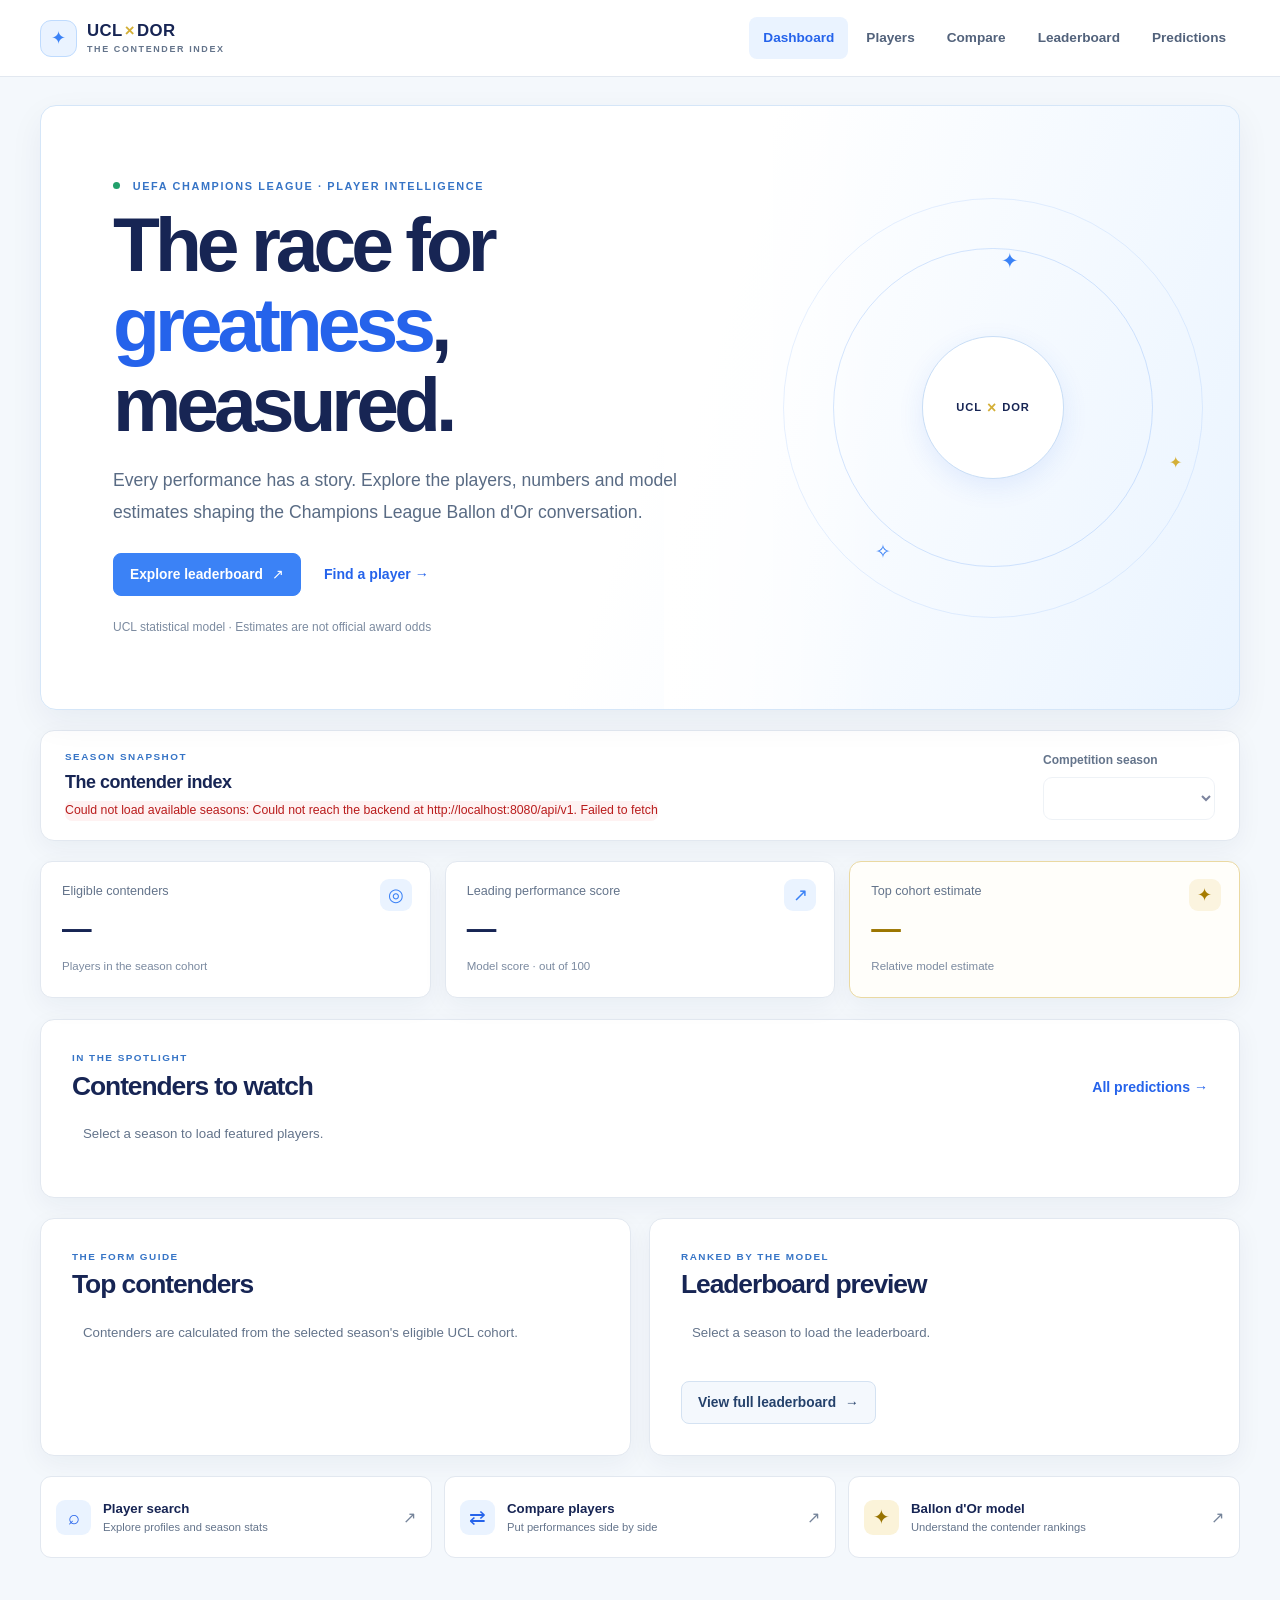
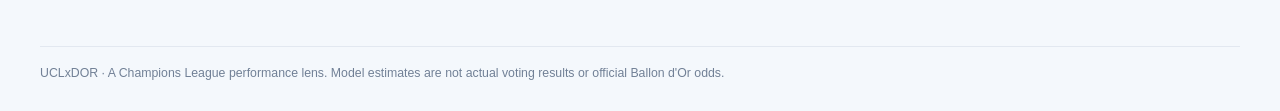
==== commit f9fc8863: "updated" ====
--- a/src/main/resources/static/index.html
+++ b/src/main/resources/static/index.html
@@ -3,9 +3,9 @@
 <head>
     <meta charset="utf-8">
     <meta name="viewport" content="width=device-width, initial-scale=1">
-    <meta name="theme-color" content="#070B18">
+    <meta name="theme-color" content="#F4F8FC">
     <title>UCLxDOR — Champions League performance, in focus</title>
-    <link rel="stylesheet" href="styles.css">
+    <link rel="stylesheet" href="styles.css?v=light-20261110">
 </head>
 <body>
     <header class="site-header">
--- a/src/main/resources/static/styles.css
+++ b/src/main/resources/static/styles.css
@@ -1,23 +1,26 @@
 :root {
-    color-scheme: dark;
-    --background: #070b18;
-    --background-secondary: #0d1428;
-    --card: #111c35;
-    --card-raised: #172541;
-    --blue: #2563eb;
-    --electric: #38bdf8;
+    color-scheme: light;
+    --background: #f4f8fc;
+    --surface: #ffffff;
+    --surface-soft: #edf5fd;
+    --surface-blue: #eaf3ff;
+    --blue: #3b82f6;
+    --blue-dark: #2563eb;
+    --sky: #7dd3fc;
+    --navy: #172554;
+    --text: #1e293b;
+    --muted: #64748b;
+    --muted-light: #8290a4;
+    --border: #e2e8f0;
     --gold: #d4af37;
-    --text: #f8fafc;
-    --muted: #94a3b8;
-    --border: #253451;
-    --success: #22c55e;
-    --danger: #ef4444;
-    --silver: #cbd5e1;
-    --bronze: #cd7f52;
-    --radius: 18px;
-    --radius-small: 11px;
+    --success: #15803d;
+    --danger: #b91c1c;
+    --silver: #718096;
+    --bronze: #a45b2a;
+    --radius: 14px;
+    --radius-small: 9px;
     --content-width: 1200px;
-    --shadow-card: 0 20px 60px rgb(0 0 0 / 20%);
+    --shadow-card: 0 8px 26px rgb(23 37 84 / 5%);
     font-family: Inter, "Segoe UI", Roboto, Helvetica, Arial, sans-serif;
     font-synthesis: none;
     text-rendering: optimizeLegibility;
@@ -38,18 +41,15 @@
     min-height: 100vh;
     margin: 0;
     color: var(--text);
-    background:
-        radial-gradient(ellipse at 86% 0%, rgb(37 99 235 / 12%), transparent 34rem),
-        radial-gradient(ellipse at 0% 40%, rgb(56 189 248 / 4%), transparent 30rem),
-        var(--background);
-    line-height: 1.65;
-}
-
-::selection { color: var(--text); background: rgb(37 99 235 / 75%); }
-a { color: var(--electric); text-decoration: none; transition: color 160ms ease, opacity 160ms ease; }
-a:hover { color: #7dd3fc; }
+    background: var(--background);
+    line-height: 1.6;
+}
+
+::selection { color: var(--navy); background: #bfdbfe; }
+a { color: var(--blue-dark); text-decoration: none; transition: color 150ms ease; }
+a:hover { color: #1d4ed8; }
 a:focus-visible, button:focus-visible, input:focus-visible, select:focus-visible {
-    outline: 3px solid rgb(56 189 248 / 75%);
+    outline: 3px solid rgb(59 130 246 / 45%);
     outline-offset: 3px;
 }
 
@@ -57,55 +57,52 @@
     position: sticky;
     z-index: 5;
     top: 0;
-    border-bottom: 1px solid rgb(37 52 81 / 75%);
-    background: rgb(7 11 24 / 88%);
-    backdrop-filter: blur(18px);
+    border-bottom: 1px solid var(--border);
+    background: rgb(255 255 255 / 94%);
+    backdrop-filter: blur(14px);
 }
 
 .topbar {
     width: min(var(--content-width), calc(100% - 48px));
-    min-height: 78px;
-    margin: 0 auto;
+    min-height: 76px;
     display: flex;
     align-items: center;
     justify-content: space-between;
     gap: 30px;
+    margin: 0 auto;
 }
 
 .brand {
     display: inline-flex;
     align-items: center;
-    gap: 11px;
-    color: var(--text);
-    font-size: 1.08rem;
+    gap: 10px;
+    color: var(--navy);
+    font-size: 1.05rem;
     font-weight: 850;
     letter-spacing: .025em;
     line-height: 1.05;
     white-space: nowrap;
 }
-
-.brand:hover { color: var(--text); }
-.brand-x { color: var(--gold); padding: 0 2px; }
+.brand:hover { color: var(--navy); }
+.brand-x { padding: 0 2px; color: var(--gold); }
 .brand small {
     display: block;
     margin-top: 5px;
     color: var(--muted);
-    font-size: .57rem;
-    font-weight: 650;
-    letter-spacing: .19em;
-}
-
+    font-size: .56rem;
+    font-weight: 700;
+    letter-spacing: .18em;
+}
 .brand-mark {
-    width: 38px;
-    height: 38px;
+    width: 37px;
+    height: 37px;
     display: grid;
     place-items: center;
-    border: 1px solid rgb(56 189 248 / 42%);
-    border-radius: 12px;
-    color: var(--electric);
-    background: linear-gradient(145deg, rgb(37 99 235 / 28%), rgb(56 189 248 / 7%));
-    box-shadow: 0 0 24px rgb(37 99 235 / 13%);
-    font-size: 1.2rem;
+    border: 1px solid #bfdbfe;
+    border-radius: 11px;
+    color: var(--blue);
+    background: var(--surface-blue);
+    font-size: 1.15rem;
 }
 
 nav[aria-label="Main navigation"] {
@@ -114,133 +111,111 @@
     justify-content: flex-end;
     gap: 4px;
 }
-
 nav[aria-label="Main navigation"] a {
     padding: 9px 13px;
     border: 1px solid transparent;
-    border-radius: 999px;
-    color: var(--muted);
-    font-size: .86rem;
+    border-radius: 8px;
+    color: #52627b;
+    font-size: .85rem;
     font-weight: 650;
     white-space: nowrap;
-    transition: color 160ms ease, background 160ms ease, border-color 160ms ease;
-}
-
-nav[aria-label="Main navigation"] a:hover { color: var(--text); background: rgb(255 255 255 / 4%); }
+    transition: color 150ms ease, background 150ms ease;
+}
+nav[aria-label="Main navigation"] a:hover { color: var(--navy); background: #f1f6fc; }
 nav[aria-label="Main navigation"] a[aria-current="page"] {
-    border-color: rgb(56 189 248 / 18%);
-    color: var(--electric);
-    background: rgb(56 189 248 / 9%);
+    color: var(--blue-dark);
+    background: #eaf3ff;
 }
 
 main {
     width: min(var(--content-width), calc(100% - 48px));
     margin: 0 auto;
-    padding: 44px 0 72px;
-}
-
+    padding: 40px 0 68px;
+}
 .dashboard-main { padding-top: 28px; }
-main > section { margin: 0 0 22px; }
+main > section { margin: 0 0 20px; }
 
 .hero {
     position: relative;
-    min-height: 440px;
+    min-height: 420px;
     display: flex;
     align-items: center;
     overflow: hidden;
     padding: clamp(32px, 6vw, 72px);
-    border: 1px solid #1e3765;
-    border-radius: 26px;
-    background:
-        linear-gradient(90deg, #0d1730 4%, rgb(13 20 40 / 95%) 49%, rgb(10 27 58 / 78%)),
-        var(--background-secondary);
-    box-shadow: 0 24px 80px rgb(0 0 0 / 30%), inset 0 1px rgb(255 255 255 / 4%);
-}
-
+    border: 1px solid #d5e6f8;
+    border-radius: 16px;
+    background: linear-gradient(110deg, #fff 0%, #fff 52%, #eaf4ff 100%);
+    box-shadow: 0 12px 34px rgb(23 37 84 / 6%);
+}
 .hero::before {
     position: absolute;
-    inset: 0;
-    background:
-        radial-gradient(ellipse at 79% 50%, rgb(37 99 235 / 23%), transparent 27rem),
-        linear-gradient(115deg, transparent 53%, rgb(56 189 248 / 3%) 53.1%, transparent 53.4%);
+    inset: 0 0 0 52%;
+    background: linear-gradient(90deg, #fff 0%, rgb(255 255 255 / 0%) 38%);
     content: "";
     pointer-events: none;
 }
-
 .hero-copy { position: relative; z-index: 1; width: min(660px, 72%); }
 .eyebrow {
-    margin: 0 0 12px;
-    color: var(--electric);
-    font-size: .69rem;
+    margin: 0 0 11px;
+    color: #3674c6;
+    font-size: .68rem;
     font-weight: 760;
-    letter-spacing: .17em;
+    letter-spacing: .15em;
     line-height: 1.5;
 }
-
 .live-dot {
     width: 7px;
     height: 7px;
     display: inline-block;
     margin: 0 8px 1px 0;
     border-radius: 50%;
-    background: var(--success);
-    box-shadow: 0 0 12px rgb(34 197 94 / 55%);
-}
-
+    background: #22a06b;
+}
 .hero h1, .page-heading h1 {
     max-width: 790px;
     margin: 0;
-    font-size: clamp(2.6rem, 6vw, 5.2rem);
+    color: var(--navy);
+    font-size: clamp(2.6rem, 6vw, 5rem);
     font-weight: 790;
     letter-spacing: -.065em;
-    line-height: 1.01;
-}
-
-.hero h1 span, .page-heading h1 span {
-    color: var(--electric);
-    background: linear-gradient(100deg, #f8fafc 4%, #75d7ff 58%, #2563eb 115%);
-    -webkit-background-clip: text;
-    background-clip: text;
-    -webkit-text-fill-color: transparent;
-}
-
+    line-height: 1.04;
+}
+.hero h1 span, .page-heading h1 span { color: var(--blue-dark); }
 .hero-copy > p:not(.eyebrow):not(.hero-disclaimer) {
-    max-width: 600px;
-    margin: 22px 0 0;
-    color: #b2bfd2;
+    max-width: 590px;
+    margin: 20px 0 0;
+    color: #596b84;
     font-size: clamp(1rem, 1.5vw, 1.1rem);
     line-height: 1.8;
 }
-
-.hero-actions { display: flex; align-items: center; gap: 24px; flex-wrap: wrap; margin-top: 27px; }
+.hero-actions { display: flex; align-items: center; gap: 23px; flex-wrap: wrap; margin-top: 25px; }
 .button-link, button {
-    min-height: 44px;
+    min-height: 43px;
     display: inline-flex;
     align-items: center;
     justify-content: center;
-    gap: 10px;
-    padding: 10px 17px;
-    border: 1px solid rgb(96 153 255 / 45%);
-    border-radius: var(--radius-small);
-    color: var(--text);
+    gap: 9px;
+    padding: 9px 16px;
+    border: 1px solid var(--blue);
+    border-radius: 8px;
+    color: white;
     background: var(--blue);
     font: inherit;
-    font-size: .88rem;
+    font-size: .86rem;
     font-weight: 700;
     cursor: pointer;
-    transition: background 160ms ease, border-color 160ms ease, transform 160ms ease, box-shadow 160ms ease;
-}
-
+    transition: background 150ms ease, border-color 150ms ease, transform 150ms ease, box-shadow 150ms ease;
+}
 .button-link:hover, button:hover:not(:disabled) {
     transform: translateY(-1px);
-    border-color: var(--electric);
-    color: var(--text);
-    background: #3475f5;
-    box-shadow: 0 8px 24px rgb(37 99 235 / 20%);
-}
-
-.text-link { font-size: .9rem; font-weight: 680; }
-.hero-disclaimer { margin: 24px 0 0; color: #71819d; font-size: .76rem; }
+    border-color: var(--blue-dark);
+    color: white;
+    background: var(--blue-dark);
+    box-shadow: 0 5px 13px rgb(59 130 246 / 18%);
+}
+.text-link { font-size: .88rem; font-weight: 680; }
+.hero-disclaimer { margin: 22px 0 0; color: #7c8ba0; font-size: .75rem; }
+
 .hero-orbit {
     position: absolute;
     top: 50%;
@@ -249,15 +224,13 @@
     aspect-ratio: 1;
     transform: translateY(-50%);
 }
-
 .orbit {
     position: absolute;
     inset: 12%;
-    border: 1px solid rgb(56 189 248 / 20%);
+    border: 1px solid rgb(59 130 246 / 20%);
     border-radius: 50%;
-    box-shadow: 0 0 55px rgb(37 99 235 / 14%), inset 0 0 55px rgb(37 99 235 / 9%);
-}
-.orbit-two { inset: 0; border-color: rgb(56 189 248 / 9%); box-shadow: 0 0 0 24px rgb(56 189 248 / 2%); }
+}
+.orbit-two { inset: 0; border-color: rgb(59 130 246 / 12%); }
 .orbit-core {
     position: absolute;
     inset: 33%;
@@ -265,117 +238,111 @@
     align-items: center;
     justify-content: center;
     gap: 5px;
-    border: 1px solid rgb(56 189 248 / 26%);
+    border: 1px solid #c9def6;
     border-radius: 50%;
-    background: radial-gradient(circle, #152e5b, #0b1429 70%);
-    box-shadow: 0 0 56px rgb(37 99 235 / 36%), inset 0 0 22px rgb(56 189 248 / 8%);
+    color: var(--navy);
+    background: #fff;
+    box-shadow: 0 8px 26px rgb(37 99 235 / 10%);
     font-size: .7rem;
     font-weight: 850;
     letter-spacing: .08em;
 }
 .orbit-core strong { color: var(--gold); font-size: 1rem; }
-.orbit-star { position: absolute; color: var(--electric); text-shadow: 0 0 15px var(--electric); }
+.orbit-star { position: absolute; color: var(--blue); }
 .star-one { top: 11%; left: 52%; font-size: 1.3rem; }
-.star-two { top: 60%; right: 5%; color: var(--gold); font-size: 1rem; text-shadow: 0 0 15px var(--gold); }
+.star-two { top: 60%; right: 5%; color: var(--gold); font-size: 1rem; }
 .star-three { bottom: 12%; left: 22%; font-size: 1.2rem; }
 
 .season-bar, .content-section, .page-heading {
     border: 1px solid var(--border);
     border-radius: var(--radius);
-    background:
-        linear-gradient(145deg, rgb(255 255 255 / 2.2%), transparent 52%),
-        var(--background-secondary);
+    background: var(--surface);
     box-shadow: var(--shadow-card);
 }
-
 .season-bar {
     display: flex;
     align-items: center;
     justify-content: space-between;
     gap: 24px;
-    margin-top: 20px;
-    padding: 20px 26px;
-}
-.season-bar h2 { margin: 0; font-size: 1.15rem; letter-spacing: -.025em; }
-.season-bar .eyebrow { margin-bottom: 4px; font-size: .62rem; }
-.season-bar [role="status"] { margin: 4px 0 0; padding: 0; border: 0; background: none; font-size: .78rem; }
+    margin-top: 18px;
+    padding: 19px 24px;
+}
+.season-bar h2 { margin: 0; color: var(--navy); font-size: 1.12rem; letter-spacing: -.025em; }
+.season-bar .eyebrow { margin-bottom: 3px; font-size: .62rem; }
+.season-bar [role="status"] { margin: 4px 0 0; padding: 0; border: 0; background: none; font-size: .77rem; }
 .season-control { display: flex; flex-direction: column; gap: 6px; color: var(--muted); font-size: .75rem; font-weight: 650; }
 
-.overview-grid { display: grid; grid-template-columns: repeat(3, minmax(0, 1fr)); gap: 14px; margin: 14px 0 22px; }
+.overview-grid { display: grid; grid-template-columns: repeat(3, minmax(0, 1fr)); gap: 14px; margin: 14px 0 21px; }
 .overview-card {
     position: relative;
-    min-height: 142px;
-    padding: 20px 22px;
-    overflow: hidden;
-    border: 1px solid var(--border);
-    border-radius: 15px;
-    background: linear-gradient(145deg, rgb(56 189 248 / 5%), transparent 60%), var(--card);
-}
-.overview-card p { margin: 0 0 3px; color: var(--muted); font-size: .8rem; }
-.overview-card strong { display: block; font-size: 1.9rem; font-weight: 780; letter-spacing: -.05em; }
-.overview-card small { color: #74839b; font-size: .72rem; }
+    min-height: 132px;
+    padding: 19px 21px;
+    border: 1px solid var(--border);
+    border-radius: 12px;
+    background: var(--surface);
+    box-shadow: var(--shadow-card);
+}
+.overview-card p { margin: 0 0 4px; color: var(--muted); font-size: .79rem; }
+.overview-card strong { display: block; color: var(--navy); font-size: 1.85rem; font-weight: 780; letter-spacing: -.05em; }
+.overview-card small { color: #7b8aa0; font-size: .72rem; }
 .overview-icon {
     position: absolute;
-    top: 18px;
-    right: 19px;
-    width: 34px;
-    height: 34px;
+    top: 17px;
+    right: 18px;
+    width: 32px;
+    height: 32px;
     display: grid;
     place-items: center;
-    border: 1px solid rgb(56 189 248 / 18%);
-    border-radius: 10px;
-    color: var(--electric);
-    background: rgb(56 189 248 / 7%);
-    font-size: 1.2rem;
-}
-.overview-card-gold { border-color: rgb(212 175 55 / 26%); background: linear-gradient(145deg, rgb(212 175 55 / 7%), transparent 62%), var(--card); }
-.overview-card-gold .overview-icon { border-color: rgb(212 175 55 / 24%); color: var(--gold); background: rgb(212 175 55 / 8%); }
-.overview-card-gold strong { color: var(--gold); }
-
-.content-section { padding: clamp(21px, 3vw, 32px); }
+    border-radius: 9px;
+    color: var(--blue);
+    background: var(--surface-blue);
+    font-size: 1.15rem;
+}
+.overview-card-gold { border-color: #ead9a2; background: #fffefa; }
+.overview-card-gold .overview-icon { color: #a67c00; background: #fbf4df; }
+.overview-card-gold strong { color: #9c7600; }
+
+.content-section { padding: clamp(21px, 3vw, 31px); }
 .section-heading { display: flex; align-items: flex-end; justify-content: space-between; gap: 18px; margin-bottom: 8px; }
-.section-heading .eyebrow { margin-bottom: 5px; font-size: .63rem; }
+.section-heading .eyebrow { margin-bottom: 5px; font-size: .62rem; }
 .section-heading h2, .content-section > h2 {
     margin: 0;
-    color: var(--text);
-    font-size: clamp(1.25rem, 2.1vw, 1.7rem);
+    color: var(--navy);
+    font-size: clamp(1.25rem, 2.1vw, 1.65rem);
     font-weight: 730;
     letter-spacing: -.04em;
     line-height: 1.2;
 }
 .section-heading > .text-link { flex: 0 0 auto; padding-bottom: 4px; }
-.section-status { color: var(--muted); font-size: .84rem; }
-p[role="status"] { width: fit-content; max-width: 100%; margin: 14px 0; padding: 8px 12px; border: 1px solid transparent; border-radius: 9px; }
-p[role="status"][data-state="loading"] { border-color: rgb(56 189 248 / 22%); color: var(--electric); background: rgb(56 189 248 / 6%); }
-p[role="status"][data-state="success"] { border-color: rgb(34 197 94 / 20%); color: #86efac; background: rgb(34 197 94 / 6%); }
-p[role="status"][data-state="error"] { border-color: rgb(239 68 68 / 24%); color: #fca5a5; background: rgb(239 68 68 / 7%); }
-p[role="status"][data-state="empty"] { border-color: rgb(148 163 184 / 16%); color: var(--muted); background: rgb(148 163 184 / 5%); }
+.section-status { color: var(--muted); font-size: .83rem; }
+p[role="status"] { width: fit-content; max-width: 100%; margin: 13px 0; padding: 7px 10px; border: 1px solid transparent; border-radius: 7px; }
+p[role="status"][data-state="loading"] { border-color: #bfdbfe; color: #1d4ed8; background: #eff6ff; }
+p[role="status"][data-state="success"] { border-color: #bbf7d0; color: #166534; background: #f0fdf4; }
+p[role="status"][data-state="error"] { border-color: #fecaca; color: var(--danger); background: #fef2f2; }
+p[role="status"][data-state="empty"] { border-color: var(--border); color: var(--muted); background: #f8fafc; }
 
 .featured-grid { display: grid; grid-template-columns: repeat(3, minmax(0, 1fr)); gap: 14px; }
 .player-card {
     position: relative;
-    min-height: 238px;
-    display: flex;
-    flex-direction: column;
-    align-items: flex-start;
-    justify-content: flex-end;
-    padding: 22px;
+    min-height: 220px;
+    display: flex;
+    align-items: center;
+    gap: 17px;
+    padding: 19px;
     overflow: hidden;
     border: 1px solid var(--border);
-    border-radius: 15px;
-    background:
-        radial-gradient(ellipse at 85% 13%, rgb(37 99 235 / 23%), transparent 68%),
-        linear-gradient(180deg, transparent 30%, rgb(8 15 31 / 58%)),
-        var(--card);
-    transition: transform 180ms ease, border-color 180ms ease, box-shadow 180ms ease;
-}
-.player-card:hover { transform: translateY(-3px); border-color: rgb(56 189 248 / 48%); box-shadow: 0 15px 34px rgb(0 0 0 / 20%), 0 0 22px rgb(37 99 235 / 9%); }
-.player-card:first-child { border-color: rgb(212 175 55 / 35%); background: radial-gradient(ellipse at 85% 13%, rgb(212 175 55 / 13%), transparent 68%), linear-gradient(180deg, transparent 30%, rgb(8 15 31 / 58%)), var(--card); }
-.player-card h3 { margin: 12px 0 1px; color: var(--text); font-size: 1.15rem; letter-spacing: -.025em; }
-.player-card h3 a { color: var(--text); }
-.player-card h3 a:hover { color: var(--electric); }
-.player-card p { margin: 3px 0; color: var(--muted); font-size: .81rem; }
-.player-card p:last-child { color: var(--gold); font-size: .9rem; font-weight: 720; }
+    border-radius: 12px;
+    background: #fff;
+    transition: transform 160ms ease, border-color 160ms ease, box-shadow 160ms ease;
+}
+.player-card:hover { transform: translateY(-2px); border-color: #b7d5f7; box-shadow: 0 10px 24px rgb(23 37 84 / 8%); }
+.player-card:first-child { border-color: #e6d69d; background: linear-gradient(110deg, #fffefa, #fff 65%); }
+.player-card .player-photo { width: 112px; height: 150px; border-color: #d5e5f6; border-radius: 9px; }
+.player-card h3 { margin: 0 0 3px; color: var(--navy); font-size: 1.05rem; letter-spacing: -.025em; }
+.player-card h3 a { color: var(--navy); }
+.player-card h3 a:hover { color: var(--blue-dark); }
+.player-card p { margin: 4px 0; color: var(--muted); font-size: .78rem; }
+.player-card p:last-child { margin-top: 9px; color: #977300; font-size: .82rem; font-weight: 720; }
 .player-photo {
     width: 66px;
     height: 66px;
@@ -384,10 +351,10 @@
     align-items: center;
     justify-content: center;
     overflow: hidden;
-    border: 2px solid rgb(56 189 248 / 48%);
+    border: 2px solid #cfe0f3;
     border-radius: 50%;
-    background: #172746;
-    color: var(--muted);
+    background: #edf4fb;
+    color: #718096;
     font-size: .62rem;
     text-align: center;
 }
@@ -395,84 +362,82 @@
 .photo-fallback { padding: 4px; }
 .rank-list { margin: 0; padding: 0; list-style: none; counter-reset: contender; }
 .rank-list li {
-    min-height: 58px;
+    min-height: 57px;
     display: flex;
     align-items: center;
     gap: 13px;
-    padding: 11px 3px;
-    border-bottom: 1px solid rgb(37 52 81 / 72%);
-    color: var(--text);
+    padding: 10px 3px;
+    border-bottom: 1px solid #edf1f6;
+    color: var(--navy);
     counter-increment: contender;
-    font-size: .88rem;
+    font-size: .85rem;
 }
 .rank-list li::before {
-    width: 30px;
-    height: 30px;
-    flex: 0 0 30px;
+    width: 29px;
+    height: 29px;
+    flex: 0 0 29px;
     display: grid;
     place-items: center;
-    border-radius: 9px;
-    color: var(--electric);
-    background: rgb(56 189 248 / 9%);
+    border-radius: 8px;
+    color: #2563eb;
+    background: #eaf3ff;
     content: counter(contender, decimal-leading-zero);
-    font-size: .72rem;
+    font-size: .7rem;
     font-weight: 760;
 }
-.rank-list li:first-child::before { color: var(--gold); background: rgb(212 175 55 / 12%); }
-.dashboard-lower { display: grid; grid-template-columns: repeat(2, minmax(0, 1fr)); gap: 20px; margin-bottom: 22px; }
+.rank-list li:first-child::before { color: #987300; background: #fbf3d9; }
+.dashboard-lower { display: grid; grid-template-columns: repeat(2, minmax(0, 1fr)); gap: 18px; margin-bottom: 20px; }
 .dashboard-lower .content-section { margin: 0; }
-.button-link-secondary { border-color: var(--border); color: #dbeafe; background: #14213b; }
-.dashboard-lower .button-link-secondary { margin-top: 18px; }
+.button-link-secondary { border-color: #d4e2f2; color: #24416b; background: #f4f8fd; }
+.button-link-secondary:hover { color: var(--navy); border-color: #b6d2f3; background: #eaf3ff; box-shadow: none; }
+.dashboard-lower .button-link-secondary { margin-top: 17px; }
 .quick-links { display: grid; grid-template-columns: repeat(3, minmax(0, 1fr)); gap: 12px; }
 .quick-links > a {
-    min-height: 86px;
-    display: flex;
-    align-items: center;
-    gap: 13px;
-    padding: 16px;
-    border: 1px solid var(--border);
-    border-radius: 14px;
-    background: rgb(13 20 40 / 70%);
-    transition: transform 160ms ease, border-color 160ms ease, background 160ms ease;
-}
-.quick-links > a:hover { transform: translateY(-2px); border-color: rgb(56 189 248 / 40%); background: var(--card); }
+    min-height: 82px;
+    display: flex;
+    align-items: center;
+    gap: 12px;
+    padding: 15px;
+    border: 1px solid var(--border);
+    border-radius: 11px;
+    background: var(--surface);
+    transition: border-color 150ms ease, box-shadow 150ms ease;
+}
+.quick-links > a:hover { border-color: #bfd9f7; box-shadow: var(--shadow-card); }
 .quick-links > a > span:nth-child(2) { flex: 1; }
 .quick-links strong, .quick-links small { display: block; }
-.quick-links strong { color: var(--text); font-size: .84rem; }
+.quick-links strong { color: var(--navy); font-size: .83rem; }
 .quick-links small { color: var(--muted); font-size: .7rem; }
-.quick-links b { color: var(--muted); }
-.quick-icon { width: 37px; height: 37px; display: grid; flex: 0 0 auto; place-items: center; border-radius: 11px; color: var(--electric); background: rgb(56 189 248 / 9%); font-size: 1.3rem; }
-.quick-icon-gold { color: var(--gold); background: rgb(212 175 55 / 9%); }
+.quick-links b { color: #75849a; }
+.quick-icon { width: 35px; height: 35px; display: grid; flex: 0 0 auto; place-items: center; border-radius: 9px; color: var(--blue-dark); background: #eaf3ff; font-size: 1.25rem; }
+.quick-icon-gold { color: #977300; background: #fbf3d9; }
 
 .page-heading {
     margin-bottom: 20px;
-    padding: clamp(28px, 5vw, 52px);
-    background:
-        radial-gradient(ellipse at 86% 30%, rgb(37 99 235 / 17%), transparent 26rem),
-        linear-gradient(145deg, rgb(255 255 255 / 2.5%), transparent 55%),
-        var(--background-secondary);
-}
-.page-heading h1 { font-size: clamp(2.3rem, 5vw, 4.1rem); }
-.page-heading > p:last-child { max-width: 670px; margin: 16px 0 0; color: var(--muted); font-size: .98rem; }
-.award-heading { border-color: rgb(212 175 55 / 28%); background: radial-gradient(ellipse at 88% 30%, rgb(212 175 55 / 9%), transparent 25rem), var(--background-secondary); }
-.gold-star { color: var(--gold); }
-
-label { display: inline-block; color: var(--muted); font-size: .82rem; font-weight: 650; }
-input, select, button { min-height: 44px; border: 1px solid var(--border); border-radius: var(--radius-small); font: inherit; }
-input, select { padding: 9px 13px; color: var(--text); background-color: #0a1225; }
+    padding: clamp(28px, 5vw, 50px);
+    background: linear-gradient(115deg, #fff 0%, #fff 65%, #eaf4ff 100%);
+}
+.page-heading h1 { font-size: clamp(2.3rem, 5vw, 4rem); }
+.page-heading > p:last-child { max-width: 670px; margin: 15px 0 0; color: #596b84; font-size: .97rem; }
+.award-heading { border-color: #eadfb9; background: linear-gradient(110deg, #fff 0%, #fffefa 75%, #fbf6e8 100%); }
+.gold-star { color: #a67c00; }
+
+label { display: inline-block; color: #586981; font-size: .8rem; font-weight: 650; }
+input, select, button { min-height: 43px; border: 1px solid var(--border); border-radius: var(--radius-small); font: inherit; }
+input, select { padding: 9px 12px; color: var(--navy); background-color: #fff; }
 input { min-width: min(280px, 100%); }
-input::placeholder { color: #64748b; }
+input::placeholder { color: #94a3b8; }
 select { min-width: 172px; cursor: pointer; }
-select option { color: var(--text); background: var(--background-secondary); }
-button:disabled, select:disabled { opacity: .53; cursor: not-allowed; }
+select option { color: var(--navy); background: #fff; }
+button:disabled, select:disabled { opacity: .56; cursor: not-allowed; }
 form { margin: 0; }
-.search-form { display: flex; align-items: flex-end; gap: 10px; flex-wrap: wrap; margin: 20px 0 8px; }
+.search-form { display: flex; align-items: flex-end; gap: 10px; flex-wrap: wrap; margin: 19px 0 8px; }
 .search-form > label { flex-basis: 100%; margin-bottom: -4px; }
 .search-control { position: relative; flex: 1 1 280px; }
-.search-control > span { position: absolute; top: 6px; left: 14px; color: var(--electric); font-size: 1.45rem; line-height: 1.4; pointer-events: none; }
-.search-control input { width: 100%; min-width: 0; height: 48px; padding-left: 46px; border-color: #304568; background: #0a1225; }
-.form-hint { margin: 9px 0; color: #74839b; font-size: .78rem; }
-.load-more { display: flex; margin: 18px auto 0; }
+.search-control > span { position: absolute; top: 5px; left: 14px; color: var(--blue); font-size: 1.45rem; line-height: 1.4; pointer-events: none; }
+.search-control input { width: 100%; min-width: 0; height: 47px; padding-left: 44px; border-color: #d4dfeb; background: #fff; }
+.form-hint { margin: 9px 0; color: #718096; font-size: .77rem; }
+.load-more { display: flex; margin: 17px auto 0; }
 [hidden] { display: none !important; }
 .player-results {
     display: grid;
@@ -484,184 +449,204 @@
 }
 .player-results > li {
     display: grid;
-    grid-template-columns: 58px minmax(0, 1fr);
+    grid-template-columns: 68px minmax(0, 1fr);
     grid-template-rows: auto auto auto auto;
     align-items: center;
     column-gap: 13px;
-    padding: 15px;
-    border: 1px solid var(--border);
-    border-radius: 14px;
-    background: var(--card);
-    transition: border-color 160ms ease, transform 160ms ease;
-}
-.player-results > li:hover { transform: translateY(-2px); border-color: rgb(56 189 248 / 38%); }
-.player-results .player-photo { width: 52px; height: 52px; grid-column: 1; grid-row: 1 / 5; }
-.player-results h3 { grid-column: 2; margin: 0; font-size: .96rem; }
-.player-results p { grid-column: 2; margin: 1px 0; color: var(--muted); font-size: .75rem; }
-.back-link { margin: 0 0 16px; font-size: .86rem; }
-.profile-section { background: radial-gradient(ellipse at 88% 4%, rgb(37 99 235 / 12%), transparent 27rem), var(--background-secondary); }
+    padding: 14px;
+    border: 1px solid var(--border);
+    border-radius: 11px;
+    background: var(--surface);
+    transition: border-color 150ms ease, box-shadow 150ms ease;
+}
+.player-results > li:hover { border-color: #bfd9f7; box-shadow: var(--shadow-card); }
+.player-results .player-photo { width: 62px; height: 72px; grid-column: 1; grid-row: 1 / 5; border-radius: 8px; }
+.player-results h3 { grid-column: 2; margin: 0; color: var(--navy); font-size: .95rem; }
+.player-results p { grid-column: 2; margin: 1px 0; color: var(--muted); font-size: .74rem; }
+.back-link { margin: 0 0 15px; font-size: .85rem; }
+.profile-section { background: linear-gradient(110deg, #fff, #f8fbff); }
+.profile-section > h1 { margin: 0; color: var(--navy); font-size: clamp(1.65rem, 3.5vw, 2.4rem); letter-spacing: -.045em; }
 .profile-card {
     display: grid;
-    grid-template-columns: 112px repeat(2, minmax(0, 1fr));
+    grid-template-columns: 180px repeat(2, minmax(0, 1fr));
     align-items: center;
     gap: 10px 20px;
     margin-top: 16px;
-    padding: 22px;
-    border: 1px solid var(--border);
-    border-radius: 15px;
-    background: var(--card);
-}
-.profile-card > .player-photo { width: 96px; height: 96px; grid-row: span 3; border-color: rgb(212 175 55 / 50%); }
-.profile-card h3 { grid-column: 2 / -1; margin: 0; font-size: 1.55rem; letter-spacing: -.04em; }
-.profile-card p { margin: 0; color: var(--muted); font-size: .85rem; }
-.profile-card p::first-letter { color: var(--electric); }
+    padding: 20px;
+    border: 1px solid var(--border);
+    border-radius: 12px;
+    background: var(--surface);
+}
+.profile-card > .player-photo { width: 160px; height: 190px; grid-row: span 3; border-color: #d9e6f3; border-radius: 9px; }
+.profile-card h3 { grid-column: 2 / -1; margin: 0; color: var(--navy); font-size: 1.7rem; letter-spacing: -.04em; }
+.profile-card p { margin: 0; color: #596b84; font-size: .85rem; }
 .stat-grid {
-    display: flex;
-    flex-wrap: wrap;
-    gap: 0;
-    margin: 16px 0 0;
+    display: grid;
+    grid-template-columns: repeat(4, minmax(0, 1fr));
+    margin: 15px 0 0;
     overflow: hidden;
     border: 1px solid var(--border);
-    border-radius: 15px;
-    background: var(--card);
-}
-.stat-grid dt, .stat-grid dd { width: 50%; min-height: 57px; margin: 0; padding: 12px 15px; border-bottom: 1px solid rgb(37 52 81 / 65%); }
-.stat-grid dt { display: flex; align-items: center; color: var(--muted); font-size: .79rem; }
-.stat-grid dd { display: flex; align-items: center; color: var(--text); font-size: 1rem; font-weight: 730; }
+    border-radius: 11px;
+    background: var(--surface);
+}
+.stat-grid dt, .stat-grid dd { min-width: 0; min-height: 56px; display: flex; align-items: center; margin: 0; padding: 10px 14px; border-bottom: 1px solid #edf1f6; }
+.stat-grid dt { color: var(--muted); background: #f8fafc; font-size: .76rem; }
+.stat-grid dd { color: var(--navy); font-size: .94rem; font-weight: 730; }
 .stat-grid dt:nth-last-child(-n + 2), .stat-grid dd:nth-last-child(-n + 2) { border-bottom: 0; }
-.prediction-panel { border-color: rgb(212 175 55 / 25%); }
+.prediction-panel { border-color: #eadfb9; }
 #player-prediction {
-    padding: 20px;
-    border: 1px solid rgb(212 175 55 / 28%);
-    border-radius: 14px;
-    background: radial-gradient(ellipse at 100% 0%, rgb(212 175 55 / 8%), transparent 52%), var(--card);
-}
-#player-prediction > p:first-child { margin: 0; color: var(--gold); font-size: clamp(1.6rem, 4vw, 2.4rem); font-weight: 780; letter-spacing: -.045em; }
-#player-prediction > p { color: var(--muted); }
-#player-prediction ul { color: var(--muted); font-size: .84rem; }
-
-.selection-limit { padding: 5px 10px; border: 1px solid var(--border); border-radius: 999px; color: var(--muted); font-size: .73rem; }
+    padding: 19px;
+    border: 1px solid #eee3bf;
+    border-radius: 11px;
+    background: #fffefa;
+}
+#player-prediction > p:first-child { margin: 0; color: #947100; font-size: clamp(1.6rem, 4vw, 2.3rem); font-weight: 780; letter-spacing: -.045em; }
+#player-prediction > p { color: #596b84; }
+#player-prediction ul { color: #596b84; font-size: .83rem; }
+
+.selection-limit { padding: 5px 9px; border: 1px solid var(--border); border-radius: 6px; color: var(--muted); font-size: .72rem; }
 .comparison-search-results, .selected-players { display: grid; grid-template-columns: repeat(2, minmax(0, 1fr)); gap: 10px; margin: 14px 0 0; padding: 0; list-style: none; }
 .comparison-search-results li, .selected-players li {
     display: flex;
     align-items: center;
     justify-content: space-between;
     gap: 12px;
-    padding: 12px 14px;
-    border: 1px solid var(--border);
-    border-radius: 12px;
-    background: var(--card);
-    color: var(--text);
-    font-size: .84rem;
-}
-.comparison-search-result .player-photo, .selected-player .player-photo { width: 40px; height: 40px; }
+    padding: 11px 13px;
+    border: 1px solid var(--border);
+    border-radius: 10px;
+    background: #fff;
+    color: var(--navy);
+    font-size: .83rem;
+}
+.comparison-search-result .player-photo, .selected-player .player-photo { width: 48px; height: 48px; }
 .comparison-player-details { min-width: 0; flex: 1; }
 .selected-player .comparison-player-details { display: flex; flex-direction: column; }
 .selected-player .comparison-player-details small { color: var(--muted); font-size: .72rem; }
-.comparison-search-results li button, .selected-players li button { min-height: 36px; padding: 5px 11px; font-size: .78rem; white-space: nowrap; }
-.selected-players li button { border-color: var(--border); background: #182440; }
+.comparison-search-results li button, .selected-players li button { min-height: 35px; padding: 5px 10px; font-size: .76rem; white-space: nowrap; }
+.selected-players li button { border-color: #d4dfeb; color: #40516a; background: #f7f9fc; }
+.selected-players li button:hover:not(:disabled) { color: var(--navy); border-color: #b9c9dc; background: #edf3fa; box-shadow: none; }
 .comparison-controls { display: flex; align-items: flex-end; gap: 14px; flex-wrap: wrap; margin-top: 18px; }
-.comparison-controls button { min-height: 44px; }
+.comparison-controls button { min-height: 43px; }
 #comparison-results, #leaderboard-table-container {
     width: 100%;
-    margin-top: 18px;
+    margin-top: 17px;
     overflow-x: auto;
     border: 1px solid var(--border);
-    border-radius: 14px;
-    background: var(--card);
-}
-.disclaimer { color: var(--muted); font-size: .8rem; }
+    border-radius: 11px;
+    background: #fff;
+}
+.disclaimer { color: var(--muted); font-size: .79rem; }
 table { width: 100%; border-collapse: collapse; text-align: left; }
-caption { padding: 17px 18px; color: var(--text); font-size: .95rem; font-weight: 700; text-align: left; }
-th, td { min-width: 92px; padding: 13px 15px; border-bottom: 1px solid rgb(37 52 81 / 70%); vertical-align: middle; }
-thead th { color: var(--muted); background: #0d172d; font-size: .7rem; font-weight: 680; letter-spacing: .06em; text-transform: uppercase; }
-tbody th { color: var(--muted); font-size: .82rem; font-weight: 600; }
-tbody td { color: var(--text); font-size: .86rem; }
-tbody td strong { color: var(--gold); font-size: .76rem; white-space: nowrap; }
+caption { padding: 16px 17px; color: var(--navy); font-size: .94rem; font-weight: 700; text-align: left; }
+th, td { min-width: 92px; padding: 12px 14px; border-bottom: 1px solid #edf1f6; vertical-align: middle; }
+thead th { color: #53647b; background: #f5f8fc; font-size: .69rem; font-weight: 680; letter-spacing: .05em; text-transform: uppercase; }
+tbody th { color: #5f6f85; background: #fbfcfe; font-size: .8rem; font-weight: 600; }
+tbody td { color: var(--navy); font-size: .84rem; }
+tbody td strong { color: #987300; font-size: .74rem; white-space: nowrap; }
 tbody tr:last-child th, tbody tr:last-child td { border-bottom: 0; }
-#leaderboard-table-container tbody td:nth-of-type(5) { color: var(--gold); font-weight: 750; }
-#leaderboard-table-container tbody tr:nth-child(-n + 3) > td:first-child { color: var(--gold); font-weight: 800; }
+#leaderboard-table-container tbody td:nth-of-type(5) { color: #947100; font-weight: 750; }
+#leaderboard-table-container tbody tr:nth-child(-n + 3) > td:first-child { color: #987300; font-weight: 800; }
 #leaderboard-table-container tbody tr:nth-child(2) > td:first-child { color: var(--silver); }
 #leaderboard-table-container tbody tr:nth-child(3) > td:first-child { color: var(--bronze); }
-#leaderboard-table-container tbody tr:hover, #comparison-results tbody tr:hover { background: rgb(56 189 248 / 4%); }
-#leaderboard-table-container button { min-height: 34px; padding: 5px 9px; border-color: var(--border); background: #14264a; font-size: .74rem; white-space: nowrap; }
-.leaderboard-tools { display: flex; align-items: flex-end; justify-content: space-between; gap: 20px; margin-top: 18px; }
+#leaderboard-table-container tbody tr:hover, #comparison-results tbody tr:hover { background: #f4f8fd; }
+#leaderboard-table-container button { min-height: 33px; padding: 5px 9px; border-color: #d4e2f2; color: #24416b; background: #f4f8fd; font-size: .72rem; white-space: nowrap; }
+#leaderboard-table-container button:hover:not(:disabled) { color: var(--navy); border-color: #b6d2f3; background: #eaf3ff; box-shadow: none; }
+.leaderboard-tools { display: flex; align-items: flex-end; justify-content: space-between; gap: 18px; margin-top: 16px; }
 .leaderboard-actions { display: flex; align-items: flex-end; justify-content: flex-end; gap: 10px; flex-wrap: wrap; }
-.leaderboard-actions .button-link { min-height: 43px; font-size: .78rem; }
-.scope-note { color: var(--muted); font-size: .8rem; }
-.row-statistics-status { display: block; max-width: 210px; color: var(--muted); font-size: .72rem; }
+.leaderboard-actions .button-link { min-height: 42px; font-size: .76rem; }
+.scope-note { color: var(--muted); font-size: .79rem; }
+.row-statistics-status { display: block; max-width: 210px; color: var(--muted); font-size: .7rem; }
 .leaderboard-player-cell { min-width: 190px; }
-.leaderboard-player-cell .player-photo { width: 36px; height: 36px; margin-right: 9px; vertical-align: middle; }
+.leaderboard-player-cell .player-photo { width: 38px; height: 42px; margin-right: 8px; border-radius: 5px; vertical-align: middle; }
 .leaderboard-player-name { vertical-align: middle; }
 .comparison-player-heading { display: inline-flex; align-items: center; gap: 8px; }
-.comparison-player-heading .player-photo { width: 34px; height: 34px; }
-.prediction-list { display: grid; grid-template-columns: repeat(2, minmax(0, 1fr)); gap: 13px; margin: 15px 0 0; padding: 0; list-style: none; counter-reset: rank; }
+.comparison-player-heading .player-photo { width: 34px; height: 38px; border-radius: 5px; }
+.prediction-list { display: grid; grid-template-columns: repeat(2, minmax(0, 1fr)); gap: 12px; margin: 15px 0 0; padding: 0; list-style: none; counter-reset: rank; }
 .prediction-list > li {
     position: relative;
-    min-height: 190px;
-    padding: 20px 20px 18px 62px;
-    border: 1px solid var(--border);
-    border-radius: 14px;
-    background: linear-gradient(145deg, rgb(56 189 248 / 4%), transparent 58%), var(--card);
+    min-height: 180px;
+    display: grid;
+    grid-template-columns: 90px minmax(0, 1fr);
+    align-content: start;
+    column-gap: 14px;
+    padding: 19px;
+    border: 1px solid var(--border);
+    border-radius: 11px;
+    background: #fff;
     counter-increment: rank;
 }
 .prediction-list > li::before {
     position: absolute;
-    top: 20px;
-    left: 18px;
-    width: 29px;
-    height: 29px;
+    top: 13px;
+    left: 13px;
+    width: 28px;
+    height: 28px;
     display: grid;
     place-items: center;
-    border-radius: 9px;
-    color: var(--electric);
-    background: rgb(56 189 248 / 9%);
+    border-radius: 8px;
+    color: #2563eb;
+    background: #eaf3ff;
     content: counter(rank, decimal-leading-zero);
-    font-size: .75rem;
+    font-size: .73rem;
     font-weight: 770;
 }
-.prediction-list > li:nth-child(1) { border-color: rgb(212 175 55 / 42%); background: linear-gradient(135deg, rgb(212 175 55 / 8%), transparent 64%), var(--card); }
-.prediction-list > li:nth-child(1)::before { color: var(--gold); background: rgb(212 175 55 / 14%); }
-.prediction-list h3 { margin: 0 0 3px; font-size: 1.08rem; letter-spacing: -.02em; }
-.prediction-list p { margin: 5px 0; color: var(--muted); font-size: .82rem; }
-.prediction-list .prediction-probability { color: var(--gold); font-size: 1rem; font-weight: 750; }
-.prediction-list a { display: inline-block; margin-top: 8px; font-size: .78rem; }
-.prediction-factors { display: grid; grid-template-columns: repeat(2, minmax(0, 1fr)); gap: 8px; margin-top: 13px; }
-.prediction-factor { padding: 9px 10px; border: 1px solid rgb(37 52 81 / 75%); border-radius: 9px; background: rgb(7 11 24 / 38%); }
-.prediction-factor span { display: block; color: var(--muted); font-size: .68rem; }
-.prediction-factor strong { color: var(--electric); font-size: .79rem; }
-.prediction-score { color: #cbd5e1 !important; font-size: .78rem !important; font-weight: 650; }
-.score-meter { height: 7px; overflow: hidden; border-radius: 999px; background: #253451; }
-.score-meter span { height: 100%; display: block; border-radius: inherit; background: linear-gradient(90deg, var(--blue), var(--electric)); }
-.profile-factors { margin-top: 15px; padding-top: 13px; border-top: 1px solid rgb(37 52 81 / 75%); }
-.profile-factors h3 { margin: 0 0 7px; color: var(--text); font-size: .87rem; }
+.prediction-list > li > .player-photo {
+    width: 84px;
+    height: 118px;
+    grid-column: 1;
+    grid-row: 1 / span 6;
+    align-self: center;
+    margin-top: 22px;
+    border-radius: 7px;
+}
+.prediction-list > li:nth-child(1) { border-color: #e7d79f; background: #fffefa; }
+.prediction-list > li:nth-child(1)::before { color: #987300; background: #fbf3d9; }
+.prediction-list h3, .prediction-list p, .prediction-list a { grid-column: 2; }
+.prediction-list h3 { margin: 0 0 3px; color: var(--navy); font-size: 1.04rem; letter-spacing: -.02em; }
+.prediction-list p { margin: 5px 0; color: var(--muted); font-size: .8rem; }
+.prediction-list .prediction-probability { color: #927000; font-size: .97rem; font-weight: 750; }
+.prediction-list a { display: inline-block; margin-top: 7px; font-size: .77rem; }
+.prediction-factors { display: grid; grid-column: 1 / -1; grid-template-columns: repeat(2, minmax(0, 1fr)); gap: 7px; margin-top: 12px; }
+.prediction-factor { padding: 8px 9px; border: 1px solid #e8eef5; border-radius: 7px; background: #f8fafc; }
+.prediction-factor span { display: block; color: var(--muted); font-size: .66rem; }
+.prediction-factor strong { color: var(--blue-dark); font-size: .77rem; }
+.prediction-score { color: #506078 !important; font-size: .77rem !important; font-weight: 650; }
+.score-meter { height: 7px; overflow: hidden; border-radius: 999px; background: #e6edf5; }
+.score-meter span { height: 100%; display: block; border-radius: inherit; background: linear-gradient(90deg, var(--blue), var(--sky)); }
+.profile-factors { margin-top: 15px; padding-top: 13px; border-top: 1px solid var(--border); }
+.profile-factors h3 { margin: 0 0 7px; color: var(--navy); font-size: .86rem; }
 .profile-factors ul { display: grid; grid-template-columns: repeat(2, minmax(0, 1fr)); gap: 4px 18px; margin: 0; padding-left: 17px; }
-.profile-factors li { text-transform: capitalize; }
-.model-notes { border-color: rgb(212 175 55 / 20%); }
-.model-notes ul { margin: 10px 0 0; padding-left: 20px; color: var(--muted); font-size: .84rem; }
+.profile-factors li { color: #596b84; text-transform: capitalize; }
+.model-notes { border-color: #e9dfbf; }
+.model-notes ul { margin: 10px 0 0; padding-left: 20px; color: #596b84; font-size: .83rem; }
 .model-notes li { padding: 5px 0; }
 
 body > footer {
     width: min(var(--content-width), calc(100% - 48px));
     margin: 0 auto;
-    padding: 18px 0 28px;
+    padding: 17px 0 27px;
     border-top: 1px solid var(--border);
-    color: #71819a;
-    font-size: .78rem;
+    color: #718096;
+    font-size: .77rem;
 }
 body > footer p { margin: 0; }
 
 @media (max-width: 900px) {
-    .topbar { min-height: 72px; gap: 12px; }
-    nav[aria-label="Main navigation"] a { padding: 8px 9px; font-size: .8rem; }
-    .hero-orbit { right: -5%; opacity: .68; }
+    .topbar { min-height: 0; flex-wrap: wrap; justify-content: flex-start; gap: 9px 18px; padding: 11px 0; }
+    nav[aria-label="Main navigation"] { width: 100%; justify-content: flex-start; }
+    nav[aria-label="Main navigation"] a { padding: 7px 10px; font-size: .79rem; }
+    .hero-orbit { right: -5%; opacity: .76; }
     .hero-copy { width: 78%; }
     .featured-grid, .player-results { grid-template-columns: repeat(2, minmax(0, 1fr)); }
+    .player-card { min-height: 205px; }
+    .player-card .player-photo { width: 88px; height: 124px; }
+    .profile-card { grid-template-columns: 145px repeat(2, minmax(0, 1fr)); }
+    .profile-card > .player-photo { width: 130px; height: 165px; }
 }
 
 @media (max-width: 700px) {
     .site-header { position: relative; }
-    .topbar { width: calc(100% - 32px); align-items: flex-start; flex-direction: column; gap: 12px; padding: 12px 0 10px; }
+    .topbar { width: calc(100% - 32px); align-items: flex-start; flex-direction: column; gap: 11px; padding: 11px 0 9px; }
     nav[aria-label="Main navigation"] {
         width: calc(100vw - 16px);
         justify-content: flex-start;
@@ -671,44 +656,46 @@
         scrollbar-width: none;
     }
     nav[aria-label="Main navigation"]::-webkit-scrollbar { display: none; }
-    nav[aria-label="Main navigation"] a { padding: 7px 10px; font-size: .78rem; }
-    main { width: calc(100% - 32px); padding: 28px 0 48px; }
-    .dashboard-main { padding-top: 16px; }
-    .hero { min-height: 390px; padding: 32px 26px; }
+    nav[aria-label="Main navigation"] a { padding: 7px 10px; font-size: .77rem; }
+    main { width: calc(100% - 32px); padding: 25px 0 46px; }
+    .dashboard-main { padding-top: 14px; }
+    .hero { min-height: 370px; padding: 29px 23px; }
     .hero-copy { width: 100%; }
-    .hero-orbit { top: auto; right: -42px; bottom: -123px; width: 255px; transform: none; opacity: .38; }
-    .hero h1 { max-width: 560px; font-size: clamp(2.55rem, 10vw, 4rem); }
-    .hero-copy > p:not(.eyebrow):not(.hero-disclaimer) { max-width: 520px; font-size: .95rem; }
-    .hero-actions { gap: 17px; }
-    .season-bar { align-items: flex-start; flex-direction: column; padding: 18px; }
+    .hero-orbit { top: auto; right: -42px; bottom: -123px; width: 245px; transform: none; opacity: .38; }
+    .hero h1 { max-width: 560px; font-size: clamp(2.5rem, 10vw, 3.9rem); }
+    .hero-copy > p:not(.eyebrow):not(.hero-disclaimer) { max-width: 520px; font-size: .94rem; }
+    .hero-actions { gap: 16px; }
+    .season-bar { align-items: flex-start; flex-direction: column; padding: 17px; }
     .season-control, .season-control select { width: 100%; }
     .overview-grid { grid-template-columns: 1fr; gap: 9px; margin-bottom: 15px; }
-    .overview-card { min-height: 116px; padding: 16px 18px; }
-    .overview-card strong { font-size: 1.6rem; }
-    .dashboard-lower { grid-template-columns: 1fr; gap: 14px; }
+    .overview-card { min-height: 108px; padding: 15px 17px; }
+    .overview-card strong { font-size: 1.55rem; }
+    .dashboard-lower { grid-template-columns: 1fr; gap: 13px; }
     .quick-links { grid-template-columns: 1fr; }
-    .content-section { padding: 21px 17px; }
+    .content-section { padding: 20px 16px; }
     .section-heading { align-items: flex-start; flex-direction: column; }
     .section-heading > .season-control { width: 100%; }
     .featured-grid, .player-results, .prediction-list, .comparison-search-results, .selected-players { grid-template-columns: 1fr; }
-    .player-card { min-height: 205px; }
-    .page-heading { padding: 28px 22px; }
-    .page-heading h1 { font-size: clamp(2.3rem, 10vw, 3.5rem); }
+    .player-card { min-height: 190px; }
+    .player-card .player-photo { width: 104px; height: 136px; }
+    .page-heading { padding: 27px 21px; }
+    .page-heading h1 { font-size: clamp(2.25rem, 10vw, 3.4rem); }
     .leaderboard-tools { align-items: stretch; flex-direction: column; }
     .leaderboard-actions { justify-content: flex-start; }
     .leaderboard-actions .season-control { flex: 1; }
     .leaderboard-actions .button-link { width: 100%; }
-    .profile-card { grid-template-columns: 82px minmax(0, 1fr); gap: 9px 14px; padding: 17px; }
-    .profile-card > .player-photo { width: 76px; height: 76px; grid-row: span 2; }
+    .profile-card { grid-template-columns: 100px minmax(0, 1fr); gap: 8px 14px; padding: 15px; }
+    .profile-card > .player-photo { width: 90px; height: 118px; grid-row: span 2; }
     .profile-card h3 { grid-column: 2; font-size: 1.25rem; }
-    .profile-card p { grid-column: 2; }
-    .stat-grid dt, .stat-grid dd { min-height: 52px; padding: 10px; font-size: .76rem; }
-    .stat-grid dd { font-size: .91rem; }
+    .profile-card p { grid-column: 2; font-size: .78rem; }
+    .stat-grid { grid-template-columns: repeat(2, minmax(0, 1fr)); }
+    .stat-grid dt, .stat-grid dd { min-height: 45px; padding: 8px; font-size: .73rem; }
+    .stat-grid dd { font-size: .86rem; }
     .profile-factors ul { grid-template-columns: 1fr; }
     .comparison-search-results li, .selected-players li { width: 100%; }
     .comparison-controls { align-items: stretch; flex-direction: column; }
     .comparison-controls .season-control, .comparison-controls select { width: 100%; }
-    .disclaimer { font-size: .75rem; }
+    .disclaimer { font-size: .74rem; }
     body > footer { width: calc(100% - 32px); }
 }
 
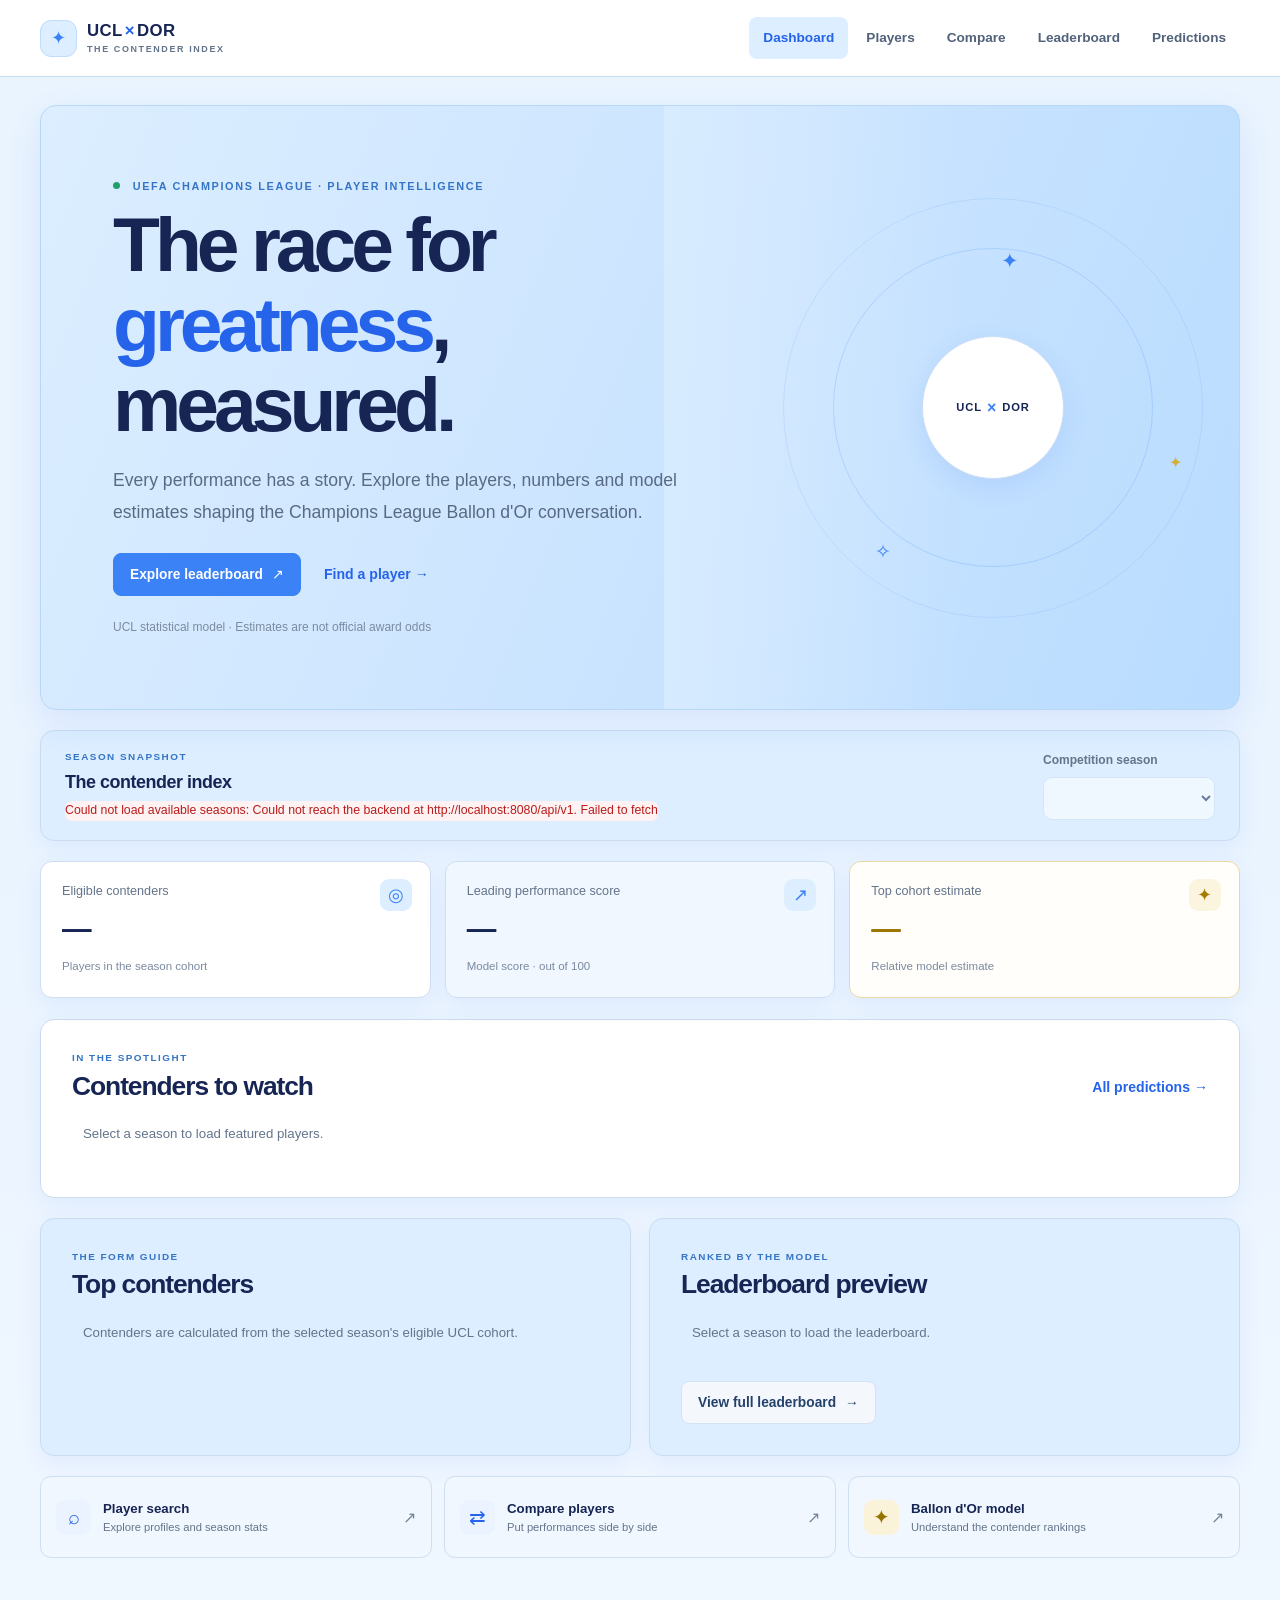
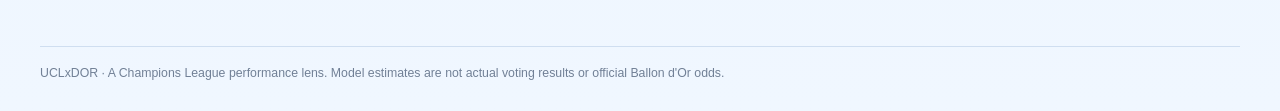
==== commit ee59df86: "updated" ====
--- a/src/main/resources/static/index.html
+++ b/src/main/resources/static/index.html
@@ -3,9 +3,9 @@
 <head>
     <meta charset="utf-8">
     <meta name="viewport" content="width=device-width, initial-scale=1">
-    <meta name="theme-color" content="#F4F8FC">
+    <meta name="theme-color" content="#EAF4FF">
     <title>UCLxDOR — Champions League performance, in focus</title>
-    <link rel="stylesheet" href="styles.css?v=light-20261110">
+    <link rel="stylesheet" href="styles.css?v=blue-20261110">
 </head>
 <body>
     <header class="site-header">
--- a/src/main/resources/static/styles.css
+++ b/src/main/resources/static/styles.css
@@ -1,9 +1,9 @@
 :root {
     color-scheme: light;
-    --background: #f4f8fc;
+    --background: #eaf4ff;
     --surface: #ffffff;
-    --surface-soft: #edf5fd;
-    --surface-blue: #eaf3ff;
+    --surface-soft: #f0f7ff;
+    --surface-blue: #dceeff;
     --blue: #3b82f6;
     --blue-dark: #2563eb;
     --sky: #7dd3fc;
@@ -11,7 +11,7 @@
     --text: #1e293b;
     --muted: #64748b;
     --muted-light: #8290a4;
-    --border: #e2e8f0;
+    --border: #cfdef0;
     --gold: #d4af37;
     --success: #15803d;
     --danger: #b91c1c;
@@ -20,7 +20,7 @@
     --radius: 14px;
     --radius-small: 9px;
     --content-width: 1200px;
-    --shadow-card: 0 8px 26px rgb(23 37 84 / 5%);
+    --shadow-card: 0 8px 24px rgb(37 99 235 / 7%);
     font-family: Inter, "Segoe UI", Roboto, Helvetica, Arial, sans-serif;
     font-synthesis: none;
     text-rendering: optimizeLegibility;
@@ -41,7 +41,8 @@
     min-height: 100vh;
     margin: 0;
     color: var(--text);
-    background: var(--background);
+    background:
+        linear-gradient(180deg, #eaf4ff 0, #eaf4ff 48%, #f0f7ff 100%);
     line-height: 1.6;
 }
 
@@ -57,8 +58,8 @@
     position: sticky;
     z-index: 5;
     top: 0;
-    border-bottom: 1px solid var(--border);
-    background: rgb(255 255 255 / 94%);
+    border-bottom: 1px solid #c9dcf1;
+    background: rgb(255 255 255 / 97%);
     backdrop-filter: blur(14px);
 }
 
@@ -84,7 +85,7 @@
     white-space: nowrap;
 }
 .brand:hover { color: var(--navy); }
-.brand-x { padding: 0 2px; color: var(--gold); }
+.brand-x { padding: 0 2px; color: var(--blue-dark); }
 .brand small {
     display: block;
     margin-top: 5px;
@@ -124,7 +125,7 @@
 nav[aria-label="Main navigation"] a:hover { color: var(--navy); background: #f1f6fc; }
 nav[aria-label="Main navigation"] a[aria-current="page"] {
     color: var(--blue-dark);
-    background: #eaf3ff;
+    background: #dceeff;
 }
 
 main {
@@ -142,15 +143,15 @@
     align-items: center;
     overflow: hidden;
     padding: clamp(32px, 6vw, 72px);
-    border: 1px solid #d5e6f8;
+    border: 1px solid #b7d7f6;
     border-radius: 16px;
-    background: linear-gradient(110deg, #fff 0%, #fff 52%, #eaf4ff 100%);
-    box-shadow: 0 12px 34px rgb(23 37 84 / 6%);
+    background: linear-gradient(112deg, #dceeff 0%, #cbe4ff 52%, #b9dcff 100%);
+    box-shadow: 0 12px 34px rgb(37 99 235 / 10%);
 }
 .hero::before {
     position: absolute;
     inset: 0 0 0 52%;
-    background: linear-gradient(90deg, #fff 0%, rgb(255 255 255 / 0%) 38%);
+    background: linear-gradient(90deg, rgb(220 238 255 / 72%) 0%, rgb(185 220 255 / 0%) 52%);
     content: "";
     pointer-events: none;
 }
@@ -247,16 +248,16 @@
     font-weight: 850;
     letter-spacing: .08em;
 }
-.orbit-core strong { color: var(--gold); font-size: 1rem; }
+.orbit-core strong { color: var(--blue); font-size: 1rem; }
 .orbit-star { position: absolute; color: var(--blue); }
 .star-one { top: 11%; left: 52%; font-size: 1.3rem; }
 .star-two { top: 60%; right: 5%; color: var(--gold); font-size: 1rem; }
 .star-three { bottom: 12%; left: 22%; font-size: 1.2rem; }
 
 .season-bar, .content-section, .page-heading {
-    border: 1px solid var(--border);
+    border: 1px solid #cbdcf0;
     border-radius: var(--radius);
-    background: var(--surface);
+    background: var(--surface-soft);
     box-shadow: var(--shadow-card);
 }
 .season-bar {
@@ -266,6 +267,7 @@
     gap: 24px;
     margin-top: 18px;
     padding: 19px 24px;
+    background: #dceeff;
 }
 .season-bar h2 { margin: 0; color: var(--navy); font-size: 1.12rem; letter-spacing: -.025em; }
 .season-bar .eyebrow { margin-bottom: 3px; font-size: .62rem; }
@@ -279,9 +281,10 @@
     padding: 19px 21px;
     border: 1px solid var(--border);
     border-radius: 12px;
-    background: var(--surface);
+    background: #fff;
     box-shadow: var(--shadow-card);
 }
+.overview-card:nth-child(2) { background: #f0f7ff; }
 .overview-card p { margin: 0 0 4px; color: var(--muted); font-size: .79rem; }
 .overview-card strong { display: block; color: var(--navy); font-size: 1.85rem; font-weight: 780; letter-spacing: -.05em; }
 .overview-card small { color: #7b8aa0; font-size: .72rem; }
@@ -302,7 +305,11 @@
 .overview-card-gold .overview-icon { color: #a67c00; background: #fbf4df; }
 .overview-card-gold strong { color: #9c7600; }
 
-.content-section { padding: clamp(21px, 3vw, 31px); }
+.content-section { padding: clamp(21px, 3vw, 31px); background: #f0f7ff; }
+.dashboard-main > .content-section { background: #fff; }
+.dashboard-lower .content-section { background: #dceeff; }
+main > .content-section:nth-of-type(even) { background: #dceeff; }
+.dashboard-main > .content-section:nth-of-type(even) { background: #fff; }
 .section-heading { display: flex; align-items: flex-end; justify-content: space-between; gap: 18px; margin-bottom: 8px; }
 .section-heading .eyebrow { margin-bottom: 5px; font-size: .62rem; }
 .section-heading h2, .content-section > h2 {
@@ -332,7 +339,7 @@
     overflow: hidden;
     border: 1px solid var(--border);
     border-radius: 12px;
-    background: #fff;
+    background: #f8fbff;
     transition: transform 160ms ease, border-color 160ms ease, box-shadow 160ms ease;
 }
 .player-card:hover { transform: translateY(-2px); border-color: #b7d5f7; box-shadow: 0 10px 24px rgb(23 37 84 / 8%); }
@@ -400,7 +407,7 @@
     padding: 15px;
     border: 1px solid var(--border);
     border-radius: 11px;
-    background: var(--surface);
+    background: #f0f7ff;
     transition: border-color 150ms ease, box-shadow 150ms ease;
 }
 .quick-links > a:hover { border-color: #bfd9f7; box-shadow: var(--shadow-card); }
@@ -415,7 +422,8 @@
 .page-heading {
     margin-bottom: 20px;
     padding: clamp(28px, 5vw, 50px);
-    background: linear-gradient(115deg, #fff 0%, #fff 65%, #eaf4ff 100%);
+    border-color: #b7d7f6;
+    background: linear-gradient(112deg, #dceeff 0%, #cbe4ff 55%, #b9dcff 100%);
 }
 .page-heading h1 { font-size: clamp(2.3rem, 5vw, 4rem); }
 .page-heading > p:last-child { max-width: 670px; margin: 15px 0 0; color: #596b84; font-size: .97rem; }
@@ -456,15 +464,16 @@
     padding: 14px;
     border: 1px solid var(--border);
     border-radius: 11px;
-    background: var(--surface);
+    background: #fff;
     transition: border-color 150ms ease, box-shadow 150ms ease;
 }
+.player-results > li:nth-child(even) { background: #f0f7ff; }
 .player-results > li:hover { border-color: #bfd9f7; box-shadow: var(--shadow-card); }
 .player-results .player-photo { width: 62px; height: 72px; grid-column: 1; grid-row: 1 / 5; border-radius: 8px; }
 .player-results h3 { grid-column: 2; margin: 0; color: var(--navy); font-size: .95rem; }
 .player-results p { grid-column: 2; margin: 1px 0; color: var(--muted); font-size: .74rem; }
 .back-link { margin: 0 0 15px; font-size: .85rem; }
-.profile-section { background: linear-gradient(110deg, #fff, #f8fbff); }
+.profile-section, main > .content-section.profile-section { background: #dceeff; }
 .profile-section > h1 { margin: 0; color: var(--navy); font-size: clamp(1.65rem, 3.5vw, 2.4rem); letter-spacing: -.045em; }
 .profile-card {
     display: grid;
@@ -492,6 +501,8 @@
 .stat-grid dt, .stat-grid dd { min-width: 0; min-height: 56px; display: flex; align-items: center; margin: 0; padding: 10px 14px; border-bottom: 1px solid #edf1f6; }
 .stat-grid dt { color: var(--muted); background: #f8fafc; font-size: .76rem; }
 .stat-grid dd { color: var(--navy); font-size: .94rem; font-weight: 730; }
+.stat-grid dt:nth-child(4n + 1), .stat-grid dt:nth-child(4n + 2) { background: #eaf4ff; }
+.stat-grid dd:nth-child(4n + 1), .stat-grid dd:nth-child(4n + 2) { background: #f8fbff; }
 .stat-grid dt:nth-last-child(-n + 2), .stat-grid dd:nth-last-child(-n + 2) { border-bottom: 0; }
 .prediction-panel { border-color: #eadfb9; }
 #player-prediction {
@@ -542,9 +553,13 @@
 thead th { color: #53647b; background: #f5f8fc; font-size: .69rem; font-weight: 680; letter-spacing: .05em; text-transform: uppercase; }
 tbody th { color: #5f6f85; background: #fbfcfe; font-size: .8rem; font-weight: 600; }
 tbody td { color: var(--navy); font-size: .84rem; }
-tbody td strong { color: #987300; font-size: .74rem; white-space: nowrap; }
+tbody td strong { color: var(--blue-dark); font-size: .74rem; white-space: nowrap; }
+tbody tr:nth-child(even) td { background: #f0f7ff; }
+thead th { background: #dceeff; }
 tbody tr:last-child th, tbody tr:last-child td { border-bottom: 0; }
 #leaderboard-table-container tbody td:nth-of-type(5) { color: #947100; font-weight: 750; }
+#leaderboard-table-container tbody td strong { color: #987300; }
+#comparison-results tbody td strong { color: var(--blue-dark); }
 #leaderboard-table-container tbody tr:nth-child(-n + 3) > td:first-child { color: #987300; font-weight: 800; }
 #leaderboard-table-container tbody tr:nth-child(2) > td:first-child { color: var(--silver); }
 #leaderboard-table-container tbody tr:nth-child(3) > td:first-child { color: var(--bronze); }
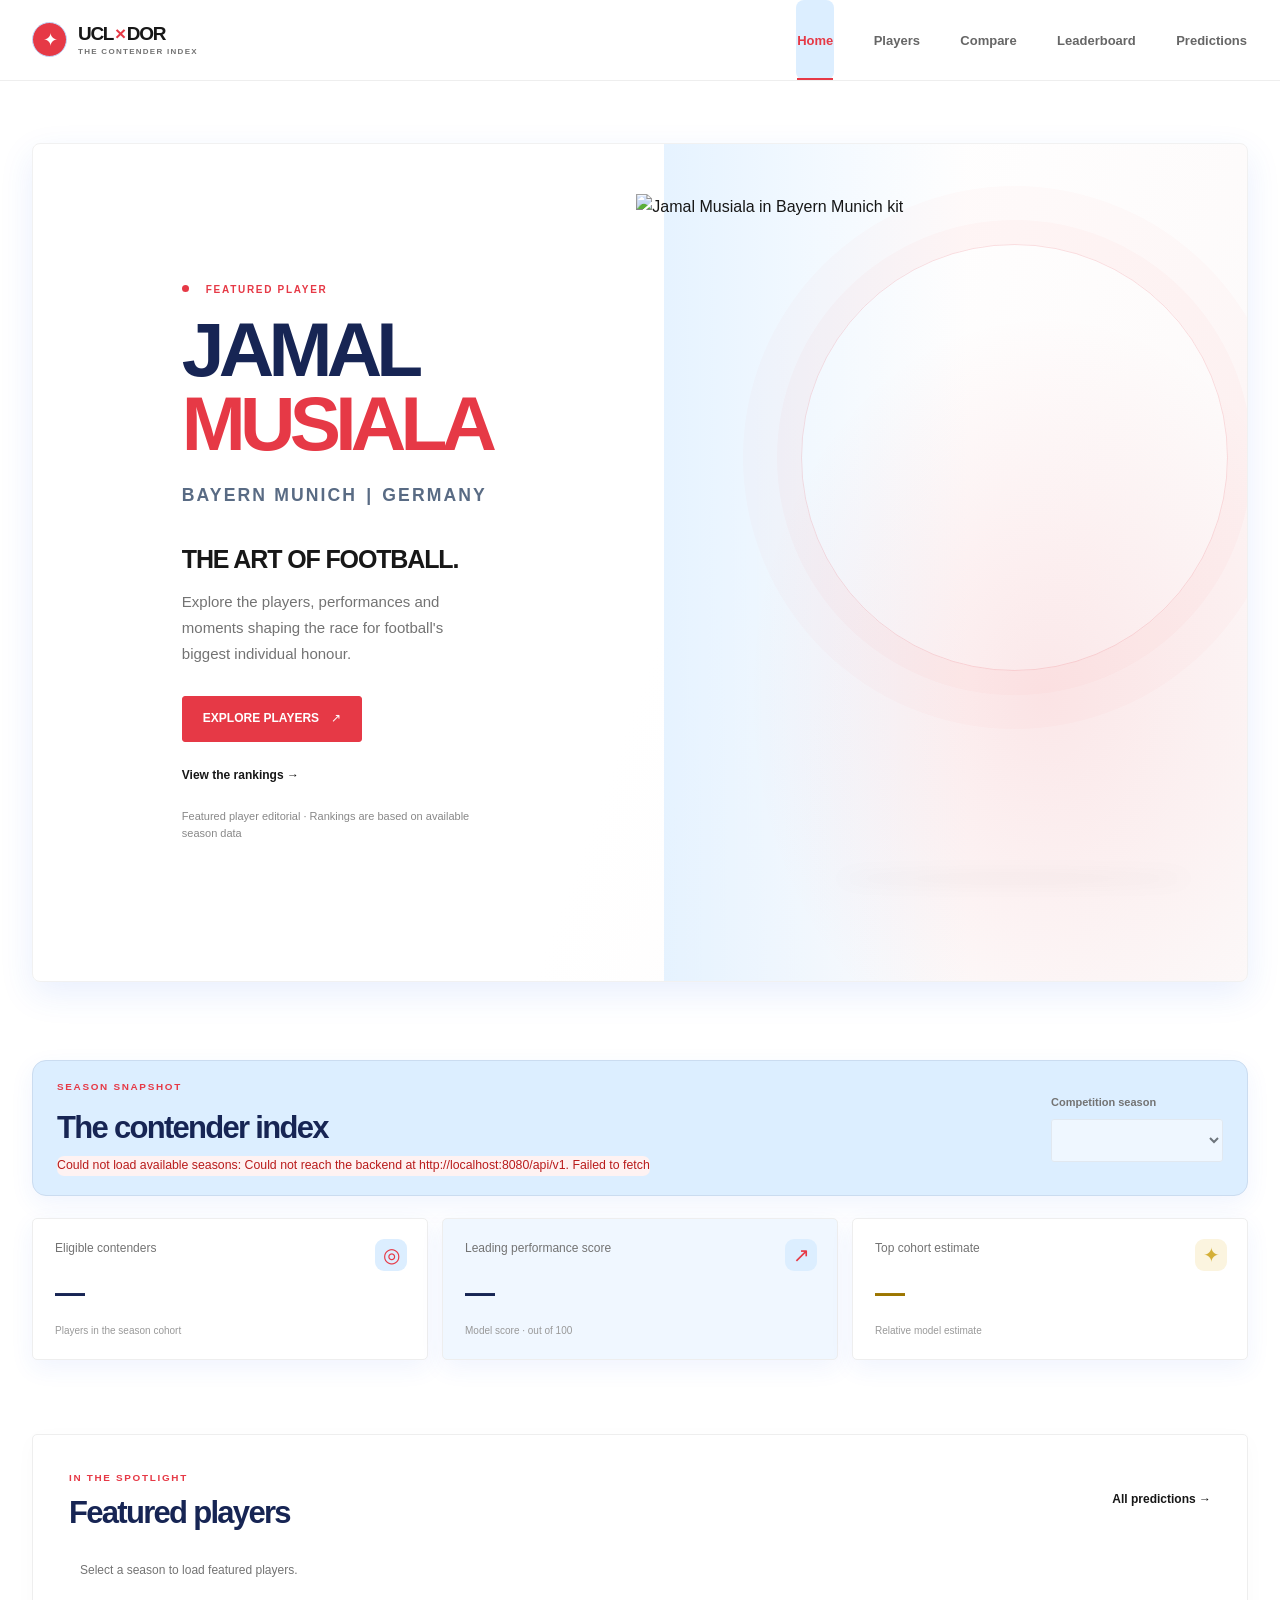
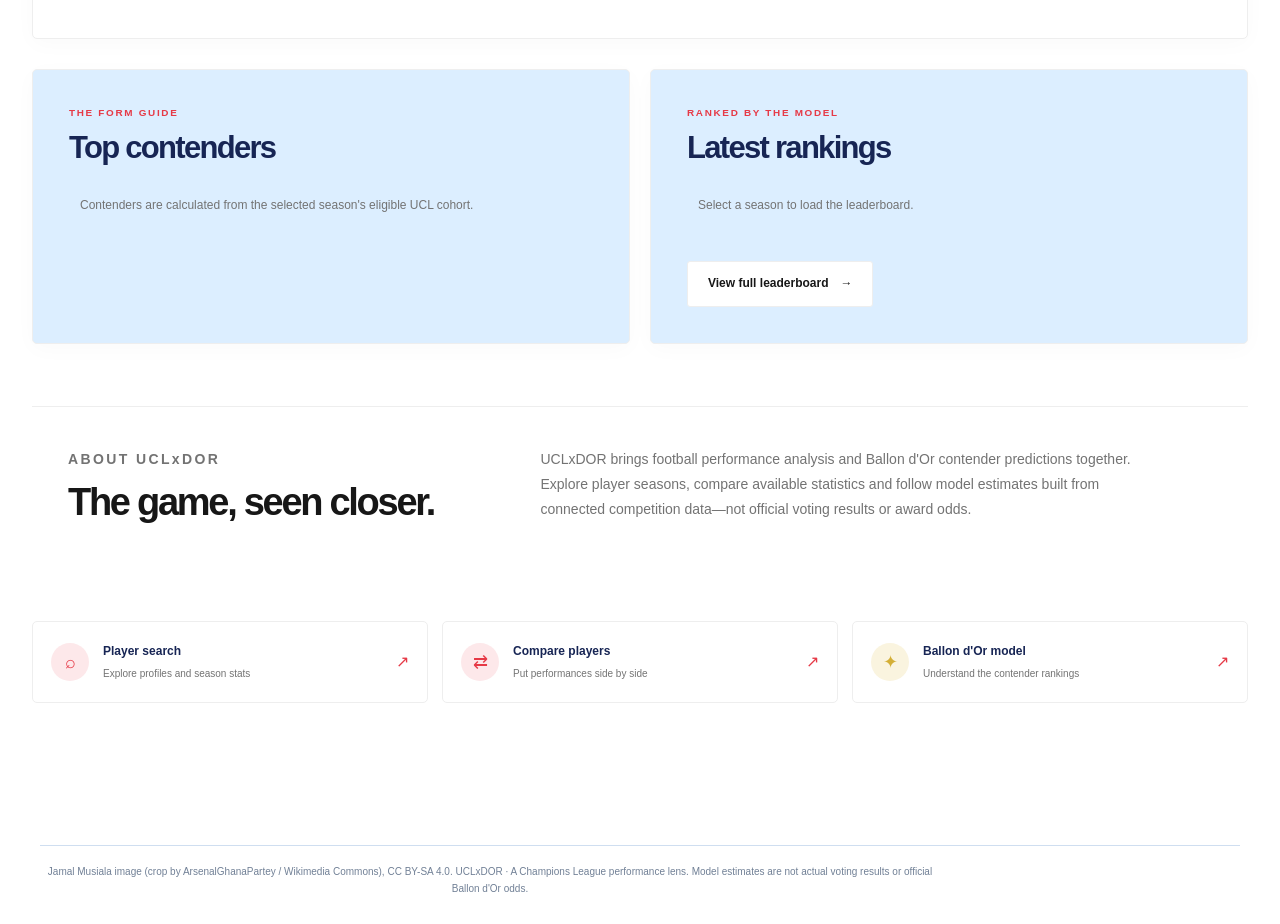
==== commit 19249900: "Updated" ====
--- a/src/main/resources/static/index.html
+++ b/src/main/resources/static/index.html
@@ -3,9 +3,10 @@
 <head>
     <meta charset="utf-8">
     <meta name="viewport" content="width=device-width, initial-scale=1">
-    <meta name="theme-color" content="#EAF4FF">
-    <title>UCLxDOR — Champions League performance, in focus</title>
+    <meta name="theme-color" content="#FFFFFF">
+    <title>UCLxDOR — The art of football</title>
     <link rel="stylesheet" href="styles.css?v=blue-20261110">
+    <link rel="stylesheet" href="editorial.css">
 </head>
 <body>
     <header class="site-header">
@@ -15,7 +16,7 @@
                 <span>UCL<span class="brand-x">×</span>DOR<small>THE CONTENDER INDEX</small></span>
             </a>
             <nav aria-label="Main navigation">
-                <a href="index.html" aria-current="page">Dashboard</a>
+                <a href="index.html" aria-current="page">Home</a>
                 <a href="players.html">Players</a>
                 <a href="compare.html">Compare</a>
                 <a href="leaderboard.html">Leaderboard</a>
@@ -26,22 +27,19 @@
     <main class="dashboard-main">
         <section class="hero" aria-labelledby="intro-heading">
             <div class="hero-copy">
-                <p class="eyebrow"><span class="live-dot"></span> UEFA CHAMPIONS LEAGUE · PLAYER INTELLIGENCE</p>
-                <h1 id="intro-heading">The race for <span>greatness</span>, measured.</h1>
-                <p>Every performance has a story. Explore the players, numbers and model estimates shaping the Champions League Ballon d'Or conversation.</p>
+                <p class="eyebrow"><span class="live-dot"></span> FEATURED PLAYER</p>
+                <h1 id="intro-heading">Jamal <span>Musiala</span></h1>
+                <p class="hero-player-meta">BAYERN MUNICH <span aria-hidden="true">|</span> GERMANY</p>
+                <h2 class="hero-headline">THE ART OF FOOTBALL.</h2>
+                <p>Explore the players, performances and moments shaping the race for football's biggest individual honour.</p>
                 <div class="hero-actions">
-                    <a class="button-link" href="leaderboard.html">Explore leaderboard <span aria-hidden="true">↗</span></a>
-                    <a class="text-link" href="players.html">Find a player <span aria-hidden="true">→</span></a>
+                    <a class="button-link" href="players.html">EXPLORE PLAYERS <span aria-hidden="true">↗</span></a>
+                    <a class="text-link" href="leaderboard.html">View the rankings <span aria-hidden="true">→</span></a>
                 </div>
-                <p class="hero-disclaimer">UCL statistical model · Estimates are not official award odds</p>
+                <p class="hero-disclaimer">Featured player editorial · Rankings are based on available season data</p>
             </div>
-            <div class="hero-orbit" aria-hidden="true">
-                <div class="orbit orbit-one"></div>
-                <div class="orbit orbit-two"></div>
-                <div class="orbit-core"><span>UCL</span><strong>×</strong><span>DOR</span></div>
-                <span class="orbit-star star-one">✦</span>
-                <span class="orbit-star star-two">✦</span>
-                <span class="orbit-star star-three">✧</span>
+            <div class="hero-art">
+                <img class="hero-player" src="https://upload.wikimedia.org/wikipedia/commons/b/be/Jamal_Musiala_2022.jpg" alt="Jamal Musiala in Bayern Munich kit" fetchpriority="high">
             </div>
         </section>
 
@@ -75,7 +73,7 @@
 
         <section class="content-section" aria-labelledby="featured-heading">
             <div class="section-heading">
-                <div><p class="eyebrow">IN THE SPOTLIGHT</p><h2 id="featured-heading">Contenders to watch</h2></div>
+                <div><p class="eyebrow">IN THE SPOTLIGHT</p><h2 id="featured-heading">Featured players</h2></div>
                 <a class="text-link" href="predictions.html">All predictions <span aria-hidden="true">→</span></a>
             </div>
             <p id="featured-status" class="section-status" role="status" aria-live="polite">Select a season to load featured players.</p>
@@ -89,12 +87,17 @@
                 <ol id="top-contenders" class="rank-list"></ol>
             </section>
             <section class="content-section" aria-labelledby="leaderboard-heading">
-                <div class="section-heading"><div><p class="eyebrow">RANKED BY THE MODEL</p><h2 id="leaderboard-heading">Leaderboard preview</h2></div></div>
+                <div class="section-heading"><div><p class="eyebrow">RANKED BY THE MODEL</p><h2 id="leaderboard-heading">Latest rankings</h2></div></div>
                 <p id="leaderboard-preview-status" class="section-status" role="status" aria-live="polite">Select a season to load the leaderboard.</p>
                 <ol id="leaderboard-preview" class="rank-list"></ol>
                 <a class="button-link button-link-secondary" href="leaderboard.html">View full leaderboard <span aria-hidden="true">→</span></a>
             </section>
         </div>
+
+        <section class="about-section" aria-labelledby="about-heading">
+            <div><p class="eyebrow">ABOUT UCLxDOR</p><h2 id="about-heading">The game, seen closer.</h2></div>
+            <p>UCLxDOR brings football performance analysis and Ballon d'Or contender predictions together. Explore player seasons, compare available statistics and follow model estimates built from connected competition data—not official voting results or award odds.</p>
+        </section>
 
         <section class="quick-links" aria-label="Explore UCLxDOR">
             <a href="players.html"><span class="quick-icon" aria-hidden="true">⌕</span><span><strong>Player search</strong><small>Explore profiles and season stats</small></span><b aria-hidden="true">↗</b></a>
@@ -102,7 +105,7 @@
             <a href="predictions.html"><span class="quick-icon quick-icon-gold" aria-hidden="true">✦</span><span><strong>Ballon d'Or model</strong><small>Understand the contender rankings</small></span><b aria-hidden="true">↗</b></a>
         </section>
     </main>
-    <footer><p>UCLxDOR · A Champions League performance lens. Model estimates are not actual voting results or official Ballon d'Or odds.</p></footer>
+    <footer><p>Jamal Musiala image (crop by <a href="https://commons.wikimedia.org/wiki/File:Jamal_Musiala_2022.jpg">ArsenalGhanaPartey / Wikimedia Commons</a>), <a href="https://creativecommons.org/licenses/by-sa/4.0/">CC BY-SA 4.0</a>. UCLxDOR · A Champions League performance lens. Model estimates are not actual voting results or official Ballon d'Or odds.</p></footer>
     <script type="module" src="js/dashboard.js"></script>
 </body>
 </html>
--- a/src/main/resources/static/editorial.css
+++ b/src/main/resources/static/editorial.css
@@ -0,0 +1,496 @@
+:root {
+    color-scheme: light;
+    --ink: #171717;
+    --muted: #737373;
+    --red: #e63946;
+    --red-soft: #fde8ea;
+    --gold: #d4af37;
+    --paper: #fff;
+    --wash: #f8f8fa;
+    --line: #eee;
+    --shadow: 0 16px 42px rgba(23, 23, 23, .06);
+}
+
+* { box-sizing: border-box; }
+
+html { scroll-behavior: smooth; }
+
+body {
+    margin: 0;
+    color: var(--ink);
+    background: var(--paper);
+    font-family: "Arial", "Helvetica Neue", sans-serif;
+    -webkit-font-smoothing: antialiased;
+}
+
+a { color: inherit; }
+
+.site-header {
+    position: sticky;
+    z-index: 20;
+    top: 0;
+    border-bottom: 1px solid var(--line);
+    background: rgba(255, 255, 255, .96);
+    backdrop-filter: blur(14px);
+}
+
+.topbar {
+    width: min(1240px, calc(100% - 64px));
+    min-height: 78px;
+    margin: 0 auto;
+    display: flex;
+    align-items: center;
+    justify-content: space-between;
+    gap: 28px;
+}
+
+.brand {
+    display: inline-flex;
+    align-items: center;
+    gap: 11px;
+    color: var(--ink);
+    font-size: 19px;
+    font-weight: 900;
+    letter-spacing: -.07em;
+    line-height: 1;
+    text-decoration: none;
+}
+
+.brand-mark {
+    display: grid;
+    width: 35px;
+    height: 35px;
+    place-items: center;
+    border-radius: 50%;
+    background: var(--red);
+    color: #fff;
+    font-size: 18px;
+}
+
+.brand-x { color: var(--red); }
+
+.brand small {
+    display: block;
+    margin-top: 5px;
+    color: var(--muted);
+    font-size: 8px;
+    font-weight: 700;
+    letter-spacing: .16em;
+}
+
+nav[aria-label="Main navigation"] {
+    display: flex;
+    align-items: center;
+    gap: clamp(18px, 3vw, 40px);
+}
+
+nav[aria-label="Main navigation"] a {
+    position: relative;
+    padding: 30px 0 27px;
+    color: #666;
+    font-size: 13px;
+    font-weight: 700;
+    text-decoration: none;
+    transition: color .18s ease;
+}
+
+nav[aria-label="Main navigation"] a:hover,
+nav[aria-label="Main navigation"] a[aria-current="page"] { color: var(--red); }
+
+nav[aria-label="Main navigation"] a[aria-current="page"]::after {
+    position: absolute;
+    right: 0;
+    bottom: -1px;
+    left: 0;
+    height: 2px;
+    background: var(--red);
+    content: "";
+}
+
+main {
+    width: min(1240px, calc(100% - 64px));
+    min-height: 65vh;
+    margin: 0 auto;
+}
+
+.dashboard-main { width: min(1240px, calc(100% - 64px)); }
+
+.hero {
+    position: relative;
+    isolation: isolate;
+    min-height: 570px;
+    margin: 34px 0 78px;
+    overflow: hidden;
+    display: grid;
+    grid-template-columns: 1fr 1fr;
+    align-items: center;
+    border: 1px solid #f1f1f1;
+    border-radius: 8px;
+    background: linear-gradient(110deg, #fff 0%, #fff 53%, #fcf8f8 100%);
+}
+
+.hero-copy {
+    position: relative;
+    z-index: 2;
+    max-width: 610px;
+    padding: 66px 0 66px clamp(36px, 6vw, 84px);
+}
+
+.eyebrow {
+    margin: 0 0 16px;
+    color: var(--red);
+    font-size: 10px;
+    font-weight: 800;
+    letter-spacing: .17em;
+}
+
+.hero .eyebrow { display: flex; align-items: center; gap: 9px; }
+
+.live-dot {
+    width: 7px;
+    height: 7px;
+    display: inline-block;
+    flex: 0 0 7px;
+    border-radius: 50%;
+    background: var(--red);
+}
+
+.hero h1,
+.page-heading h1 {
+    max-width: 680px;
+    margin: 0;
+    font-family: Impact, "Arial Narrow", sans-serif;
+    font-size: clamp(43px, 6vw, 78px);
+    font-weight: 900;
+    letter-spacing: -.075em;
+    line-height: .96;
+    text-transform: uppercase;
+}
+
+.hero h1 span,
+.page-heading h1 span { color: var(--red); }
+
+.hero-player-meta {
+    display: flex;
+    gap: 9px;
+    margin: 15px 0 0;
+    color: #525252;
+    font-size: 10px;
+    font-weight: 800;
+    letter-spacing: .12em;
+}
+
+.hero-headline {
+    margin: 27px 0 -12px;
+    font-family: Impact, "Arial Narrow", sans-serif;
+    font-size: clamp(18px, 2.2vw, 25px);
+    font-weight: 900;
+    letter-spacing: -.045em;
+}
+
+.hero-copy > p:not(.eyebrow):not(.hero-disclaimer):not(.hero-player-meta) {
+    max-width: 465px;
+    margin: 22px 0 28px;
+    color: var(--muted);
+    font-size: 15px;
+    line-height: 1.75;
+}
+
+.hero-disclaimer {
+    margin: 23px 0 0;
+    color: #888;
+    font-size: 11px;
+}
+
+.hero-actions { display: flex; flex-wrap: wrap; align-items: center; gap: 24px; }
+
+.button-link,
+.search-form button,
+.comparison-controls > button {
+    min-height: 46px;
+    display: inline-flex;
+    align-items: center;
+    justify-content: center;
+    gap: 12px;
+    padding: 0 20px;
+    border: 1px solid var(--red);
+    border-radius: 3px;
+    background: var(--red);
+    color: #fff;
+    font-size: 12px;
+    font-weight: 800;
+    text-decoration: none;
+    cursor: pointer;
+    transition: background .18s ease, transform .18s ease;
+}
+
+.button-link:hover,
+.search-form button:hover,
+.comparison-controls > button:hover { transform: translateY(-1px); background: #cb2d3a; }
+
+.button-link-secondary {
+    border-color: var(--line);
+    background: #fff;
+    color: var(--ink);
+}
+
+.button-link-secondary:hover { border-color: var(--red); background: var(--red-soft); color: var(--red); }
+.text-link { color: var(--ink); font-size: 12px; font-weight: 800; text-decoration: none; }
+.text-link:hover { color: var(--red); }
+
+.hero-art {
+    position: absolute;
+    z-index: 1;
+    top: 0;
+    right: 0;
+    bottom: 0;
+    width: 52%;
+    overflow: hidden;
+    display: flex;
+    align-items: flex-end;
+    justify-content: center;
+    background: radial-gradient(ellipse at 68% 66%, rgba(230, 57, 70, .10), transparent 49%);
+}
+
+.hero-art::before {
+    position: absolute;
+    top: 12%;
+    right: 3%;
+    width: min(36vw, 425px);
+    aspect-ratio: 1;
+    border: 1px solid rgba(230, 57, 70, .16);
+    border-radius: 50%;
+    box-shadow: 0 0 0 24px rgba(230, 57, 70, .025), 0 0 0 58px rgba(230, 57, 70, .018);
+    content: "";
+}
+
+.hero-art::after {
+    position: absolute;
+    right: 9%;
+    bottom: 12%;
+    width: 56%;
+    height: 5px;
+    border-radius: 50%;
+    background: rgba(23, 23, 23, .08);
+    filter: blur(9px);
+    content: "";
+}
+
+.hero-player {
+    position: relative;
+    z-index: 1;
+    width: min(100%, 590px);
+    height: 94%;
+    object-fit: contain;
+    object-position: center bottom;
+    -webkit-mask-image: linear-gradient(#000 84%, transparent 100%);
+    mask-image: linear-gradient(#000 84%, transparent 100%);
+}
+
+.hero-orbit { display: none; }
+
+.season-bar,
+.section-heading,
+.leaderboard-tools,
+.comparison-controls {
+    display: flex;
+    align-items: center;
+    justify-content: space-between;
+    gap: 20px;
+}
+
+.season-bar { margin: 0 0 22px; }
+.season-bar h2,
+.section-heading h2 { margin: 0; font-family: Impact, "Arial Narrow", sans-serif; font-size: clamp(23px, 3vw, 31px); font-weight: 850; letter-spacing: -.055em; }
+.season-bar .eyebrow,
+.section-heading .eyebrow { margin-bottom: 8px; }
+
+.season-control { display: grid; gap: 8px; color: var(--muted); font-size: 11px; font-weight: 700; }
+select,
+input[type="search"] {
+    min-height: 43px;
+    padding: 0 13px;
+    border: 1px solid #e5e5e5;
+    border-radius: 3px;
+    background: #fff;
+    color: var(--ink);
+    font: inherit;
+}
+select:focus,
+input:focus { outline: 2px solid rgba(230, 57, 70, .22); border-color: var(--red); }
+
+.overview-grid { display: grid; grid-template-columns: repeat(3, 1fr); gap: 14px; margin-bottom: 74px; }
+.overview-card,
+.content-section,
+.quick-links > a {
+    border: 1px solid var(--line);
+    border-radius: 5px;
+    background: #fff;
+}
+.overview-card { position: relative; min-height: 142px; padding: 20px 22px; }
+.overview-icon { position: absolute; top: 20px; right: 20px; color: var(--red); font-size: 20px; }
+.overview-card p { margin: 0 0 11px; color: var(--muted); font-size: 12px; }
+.overview-card strong { display: block; font-size: 30px; letter-spacing: -.06em; }
+.overview-card small { display: block; margin-top: 6px; color: #999; font-size: 10px; }
+.overview-card-gold .overview-icon { color: var(--gold); }
+
+.content-section { margin: 0 0 30px; padding: clamp(22px, 3.2vw, 36px); box-shadow: 0 5px 22px rgba(23, 23, 23, .025); }
+.section-heading { margin-bottom: 22px; }
+.section-heading > .text-link { white-space: nowrap; }
+.section-status,
+.form-hint,
+.scope-note,
+.disclaimer { color: var(--muted); font-size: 12px; line-height: 1.65; }
+.section-status:empty { display: none; }
+.section-status[role="status"] { min-height: 18px; }
+
+.featured-grid { display: grid; grid-template-columns: repeat(3, minmax(0, 1fr)); gap: 15px; }
+.featured-grid > *,
+.player-results > *,
+.comparison-search-results > *,
+.selected-players > * {
+    border: 1px solid var(--line);
+    border-radius: 4px;
+    background: #fff;
+}
+
+.dashboard-lower { display: grid; grid-template-columns: 1fr 1fr; gap: 20px; margin: 0 0 62px; }
+.dashboard-lower .content-section { margin: 0; }
+.rank-list { margin: 20px 0 0; padding: 0; list-style: none; }
+.rank-list li { display: flex; align-items: center; gap: 14px; min-height: 68px; padding: 12px 0; border-top: 1px solid var(--line); }
+.rank-list li:first-child { border-top: 0; }
+.rank-list img,
+.player-results img,
+.comparison-search-results img,
+.selected-players img,
+.featured-grid img,
+#leaderboard-table-container img,
+#comparison-results img {
+    width: 48px;
+    height: 48px;
+    flex: 0 0 48px;
+    border-radius: 50%;
+    background: var(--wash);
+    object-fit: cover;
+    object-position: center top;
+}
+.rank-list li > :first-child { color: var(--red); font-size: 12px; font-weight: 800; }
+.rank-list li:nth-child(-n+3) > :first-child { color: var(--gold); }
+
+.quick-links { display: grid; grid-template-columns: repeat(3, 1fr); gap: 14px; margin: 0 0 74px; }
+.quick-links > a { display: flex; align-items: center; gap: 14px; padding: 18px; text-decoration: none; transition: border-color .2s, transform .2s; }
+.quick-links > a:hover { transform: translateY(-2px); border-color: #efb4b9; }
+.quick-icon { display: grid; width: 38px; height: 38px; flex: 0 0 38px; place-items: center; border-radius: 50%; background: var(--red-soft); color: var(--red); font-size: 18px; }
+.quick-icon-gold { background: #faf4df; color: var(--gold); }
+.quick-links strong,
+.quick-links small { display: block; }
+.quick-links strong { font-size: 12px; }
+.quick-links small { margin-top: 5px; color: var(--muted); font-size: 10px; }
+.quick-links b { margin-left: auto; color: var(--red); }
+
+.page-heading { padding: clamp(58px, 9vw, 104px) 0 54px; }
+.page-heading h1 { max-width: 920px; font-size: clamp(42px, 6.7vw, 76px); }
+.page-heading > p:last-child { max-width: 620px; margin: 18px 0 0; color: var(--muted); font-size: 15px; line-height: 1.7; }
+
+.search-form { display: grid; grid-template-columns: 1fr auto; align-items: end; gap: 10px; }
+.search-form > label { grid-column: 1 / -1; color: var(--muted); font-size: 11px; font-weight: 700; }
+.search-control { position: relative; }
+.search-control > span { position: absolute; top: 50%; left: 14px; color: var(--red); transform: translateY(-50%); }
+.search-control input { width: 100%; padding-left: 39px; }
+.search-form button { min-width: 164px; }
+.form-hint { margin: 12px 0 18px; }
+.selection-limit { color: var(--muted); font-size: 11px; }
+.comparison-controls { justify-content: flex-start; margin-top: 20px; }
+.comparison-controls > button:disabled,
+.search-form button:disabled { opacity: .5; cursor: not-allowed; }
+.leaderboard-tools { flex-wrap: wrap; margin: 20px 0; }
+.leaderboard-actions { display: flex; align-items: end; flex-wrap: wrap; gap: 12px; }
+.leaderboard-actions .button-link { min-height: 43px; }
+
+.player-results,
+.comparison-search-results,
+.selected-players { display: grid; gap: 10px; margin: 18px 0 0; padding: 0; list-style: none; }
+.player-results > *,
+.comparison-search-results > *,
+.selected-players > * { display: flex; align-items: center; gap: 14px; padding: 14px; }
+.load-more { margin-top: 20px; }
+#leaderboard-table-container { overflow-x: auto; }
+#leaderboard-table-container table { width: 100%; border-collapse: collapse; text-align: left; }
+#leaderboard-table-container th { padding: 13px 15px; color: var(--muted); font-size: 10px; letter-spacing: .08em; text-transform: uppercase; }
+#leaderboard-table-container td { padding: 14px 15px; border-top: 1px solid var(--line); font-size: 13px; }
+#leaderboard-table-container tbody tr:first-child { background: #fffaf0; }
+#leaderboard-table-container tbody tr:nth-child(2) { background: #fff; }
+#leaderboard-table-container tbody tr:nth-child(3) { background: #fff; }
+#comparison-results { margin-top: 24px; overflow-x: auto; }
+#comparison-results table { width: 100%; border-collapse: collapse; }
+#comparison-results th,
+#comparison-results td { padding: 13px; border-bottom: 1px solid var(--line); text-align: left; font-size: 12px; }
+#comparison-results th { color: var(--muted); }
+
+.about-section {
+    display: grid;
+    grid-template-columns: .65fr 1fr;
+    gap: 36px;
+    margin: 0 0 52px;
+    padding: 36px;
+    border-top: 1px solid var(--line);
+}
+.about-section h2 { margin: 0; font-size: clamp(25px, 4vw, 38px); letter-spacing: -.06em; }
+.about-section p { max-width: 600px; margin: 4px 0 0; color: var(--muted); font-size: 14px; line-height: 1.8; }
+
+footer {
+    padding: 25px 32px;
+    border-top: 1px solid var(--line);
+    color: #888;
+    text-align: center;
+}
+footer p { max-width: 900px; margin: 0 auto; font-size: 10px; line-height: 1.7; }
+
+@media (max-width: 760px) {
+    .topbar { width: calc(100% - 36px); min-height: 68px; flex-wrap: wrap; gap: 0; }
+    nav[aria-label="Main navigation"] { width: calc(100% + 36px); margin: 0 -18px; padding: 0 18px; gap: 22px; overflow-x: auto; border-top: 1px solid #f5f5f5; }
+    nav[aria-label="Main navigation"] a { flex: 0 0 auto; padding: 14px 0; font-size: 12px; }
+    main,
+    .dashboard-main { width: calc(100% - 36px); }
+    .hero { min-height: 640px; margin: 18px 0 54px; grid-template-columns: 1fr; align-items: start; }
+    .hero-copy { max-width: 100%; padding: 36px 26px 0; }
+    .hero h1 { max-width: 520px; font-size: clamp(42px, 11vw, 68px); }
+    .hero-copy > p:not(.eyebrow):not(.hero-disclaimer):not(.hero-player-meta) { max-width: 420px; }
+    .hero-art { top: auto; left: 0; width: 100%; height: 48%; }
+    .hero-art::before { top: 4%; right: 14%; width: min(65vw, 340px); }
+    .hero-player { height: 100%; }
+    .overview-grid { gap: 9px; margin-bottom: 50px; }
+    .overview-card { padding: 16px 13px; }
+    .overview-card strong { font-size: 24px; }
+    .overview-card p { max-width: 120px; line-height: 1.4; }
+    .overview-icon { top: 13px; right: 13px; font-size: 15px; }
+    .featured-grid { grid-template-columns: repeat(2, minmax(0, 1fr)); }
+    .dashboard-lower { grid-template-columns: 1fr; }
+    .quick-links { grid-template-columns: 1fr; margin-bottom: 48px; }
+    .about-section { grid-template-columns: 1fr; gap: 14px; padding: 26px 4px; }
+    .page-heading { padding: 58px 0 40px; }
+}
+
+@media (max-width: 480px) {
+    .hero { min-height: 610px; }
+    .hero-copy { padding: 32px 20px 0; }
+    .hero .eyebrow { font-size: 9px; }
+    .hero-actions { gap: 16px; }
+    .button-link { padding: 0 15px; }
+    .season-bar,
+    .section-heading { align-items: flex-start; }
+    .season-bar { flex-direction: column; }
+    .overview-grid { grid-template-columns: 1fr; }
+    .overview-card { min-height: 116px; }
+    .featured-grid { grid-template-columns: 1fr; }
+    .content-section { padding: 21px 17px; }
+    .section-heading { gap: 12px; }
+    .section-heading > .text-link { margin-top: 4px; font-size: 10px; }
+    .search-form { grid-template-columns: 1fr; }
+    .search-form button { width: 100%; }
+    .comparison-controls,
+    .leaderboard-actions { align-items: stretch; flex-direction: column; }
+    .leaderboard-tools { align-items: stretch; }
+    .leaderboard-actions .button-link { width: 100%; }
+    .about-section { margin-bottom: 30px; }
+}
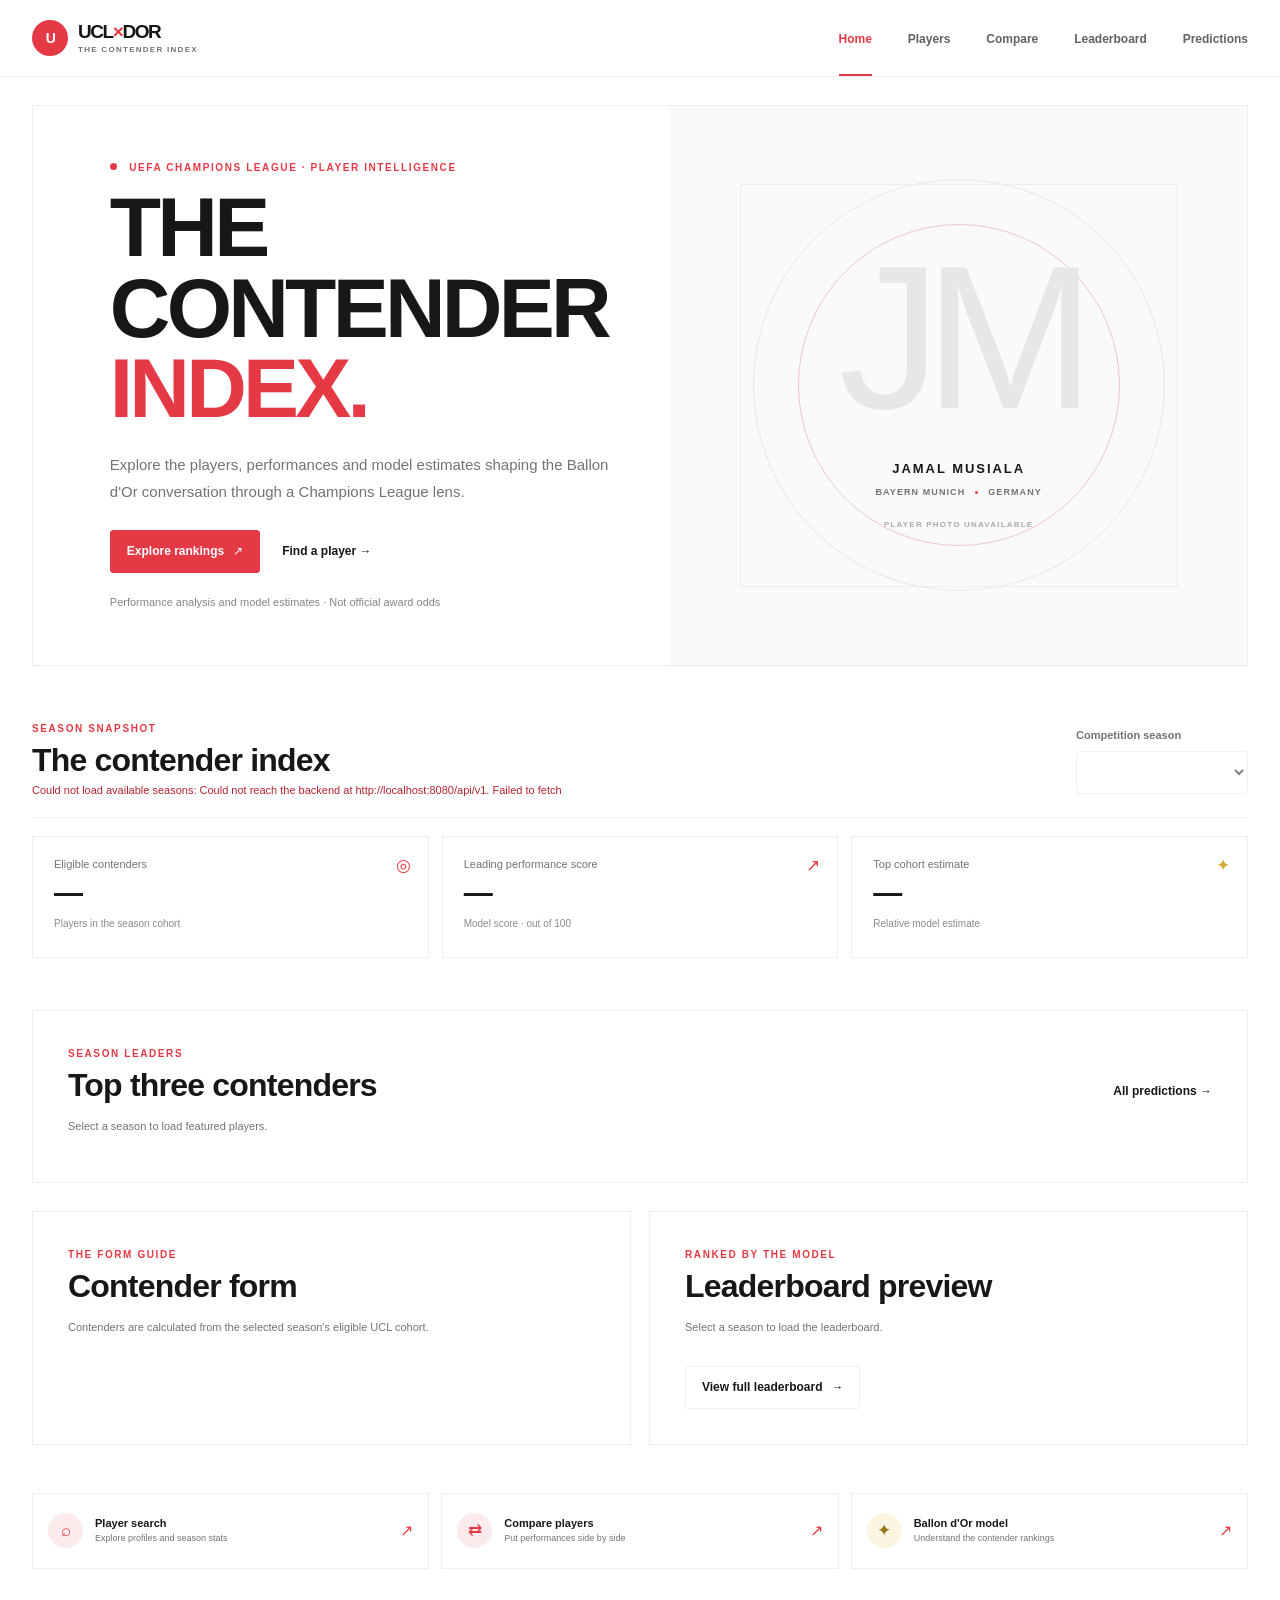
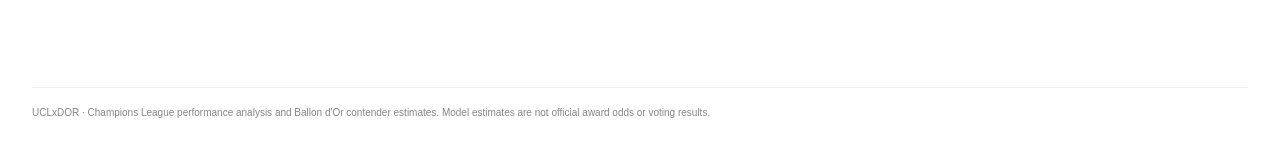
==== commit 8f4bce1b: "Updated" ====
--- a/src/main/resources/static/index.html
+++ b/src/main/resources/static/index.html
@@ -4,15 +4,15 @@
     <meta charset="utf-8">
     <meta name="viewport" content="width=device-width, initial-scale=1">
     <meta name="theme-color" content="#FFFFFF">
-    <title>UCLxDOR — The art of football</title>
-    <link rel="stylesheet" href="styles.css?v=blue-20261110">
+    <title>UCLxDOR — The contender index</title>
+    <link rel="stylesheet" href="styles.css?v=editorial-20261112">
     <link rel="stylesheet" href="editorial.css">
 </head>
 <body>
     <header class="site-header">
         <div class="topbar">
             <a class="brand" href="index.html" aria-label="UCLxDOR dashboard">
-                <span class="brand-mark" aria-hidden="true">✦</span>
+                <span class="brand-mark" aria-hidden="true">U</span>
                 <span>UCL<span class="brand-x">×</span>DOR<small>THE CONTENDER INDEX</small></span>
             </a>
             <nav aria-label="Main navigation">
@@ -27,19 +27,23 @@
     <main class="dashboard-main">
         <section class="hero" aria-labelledby="intro-heading">
             <div class="hero-copy">
-                <p class="eyebrow"><span class="live-dot"></span> FEATURED PLAYER</p>
-                <h1 id="intro-heading">Jamal <span>Musiala</span></h1>
-                <p class="hero-player-meta">BAYERN MUNICH <span aria-hidden="true">|</span> GERMANY</p>
-                <h2 class="hero-headline">THE ART OF FOOTBALL.</h2>
-                <p>Explore the players, performances and moments shaping the race for football's biggest individual honour.</p>
+                <p class="eyebrow"><span class="live-dot"></span> UEFA CHAMPIONS LEAGUE · PLAYER INTELLIGENCE</p>
+                <h1 id="intro-heading">The contender <span>index.</span></h1>
+                <p>Explore the players, performances and model estimates shaping the Ballon d'Or conversation through a Champions League lens.</p>
                 <div class="hero-actions">
-                    <a class="button-link" href="players.html">EXPLORE PLAYERS <span aria-hidden="true">↗</span></a>
-                    <a class="text-link" href="leaderboard.html">View the rankings <span aria-hidden="true">→</span></a>
+                    <a class="button-link" href="leaderboard.html">Explore rankings <span aria-hidden="true">↗</span></a>
+                    <a class="text-link" href="players.html">Find a player <span aria-hidden="true">→</span></a>
                 </div>
-                <p class="hero-disclaimer">Featured player editorial · Rankings are based on available season data</p>
+                <p class="hero-disclaimer">Performance analysis and model estimates · Not official award odds</p>
             </div>
-            <div class="hero-art">
-                <img class="hero-player" src="https://upload.wikimedia.org/wikipedia/commons/b/be/Jamal_Musiala_2022.jpg" alt="Jamal Musiala in Bayern Munich kit" fetchpriority="high">
+            <div class="hero-visual" role="img" aria-label="Jamal Musiala, Bayern Munich and Germany. Licensed player photo unavailable.">
+                <div class="hero-visual-frame" aria-hidden="true"></div>
+                <div class="hero-visual-placeholder">
+                    <span class="placeholder-initials" aria-hidden="true">JM</span>
+                    <span class="placeholder-name">JAMAL MUSIALA</span>
+                    <span class="placeholder-meta">BAYERN MUNICH <i aria-hidden="true"></i> GERMANY</span>
+                    <span class="placeholder-note">PLAYER PHOTO UNAVAILABLE</span>
+                </div>
             </div>
         </section>
 
@@ -73,7 +77,7 @@
 
         <section class="content-section" aria-labelledby="featured-heading">
             <div class="section-heading">
-                <div><p class="eyebrow">IN THE SPOTLIGHT</p><h2 id="featured-heading">Featured players</h2></div>
+                <div><p class="eyebrow">SEASON LEADERS</p><h2 id="featured-heading">Top three contenders</h2></div>
                 <a class="text-link" href="predictions.html">All predictions <span aria-hidden="true">→</span></a>
             </div>
             <p id="featured-status" class="section-status" role="status" aria-live="polite">Select a season to load featured players.</p>
@@ -82,22 +86,17 @@
 
         <div class="dashboard-lower">
             <section class="content-section" aria-labelledby="contenders-heading">
-                <div class="section-heading"><div><p class="eyebrow">THE FORM GUIDE</p><h2 id="contenders-heading">Top contenders</h2></div></div>
+                <div class="section-heading"><div><p class="eyebrow">THE FORM GUIDE</p><h2 id="contenders-heading">Contender form</h2></div></div>
                 <p id="contenders-status" class="section-status" role="status" aria-live="polite">Contenders are calculated from the selected season's eligible UCL cohort.</p>
                 <ol id="top-contenders" class="rank-list"></ol>
             </section>
             <section class="content-section" aria-labelledby="leaderboard-heading">
-                <div class="section-heading"><div><p class="eyebrow">RANKED BY THE MODEL</p><h2 id="leaderboard-heading">Latest rankings</h2></div></div>
+                <div class="section-heading"><div><p class="eyebrow">RANKED BY THE MODEL</p><h2 id="leaderboard-heading">Leaderboard preview</h2></div></div>
                 <p id="leaderboard-preview-status" class="section-status" role="status" aria-live="polite">Select a season to load the leaderboard.</p>
                 <ol id="leaderboard-preview" class="rank-list"></ol>
                 <a class="button-link button-link-secondary" href="leaderboard.html">View full leaderboard <span aria-hidden="true">→</span></a>
             </section>
         </div>
-
-        <section class="about-section" aria-labelledby="about-heading">
-            <div><p class="eyebrow">ABOUT UCLxDOR</p><h2 id="about-heading">The game, seen closer.</h2></div>
-            <p>UCLxDOR brings football performance analysis and Ballon d'Or contender predictions together. Explore player seasons, compare available statistics and follow model estimates built from connected competition data—not official voting results or award odds.</p>
-        </section>
 
         <section class="quick-links" aria-label="Explore UCLxDOR">
             <a href="players.html"><span class="quick-icon" aria-hidden="true">⌕</span><span><strong>Player search</strong><small>Explore profiles and season stats</small></span><b aria-hidden="true">↗</b></a>
@@ -105,7 +104,7 @@
             <a href="predictions.html"><span class="quick-icon quick-icon-gold" aria-hidden="true">✦</span><span><strong>Ballon d'Or model</strong><small>Understand the contender rankings</small></span><b aria-hidden="true">↗</b></a>
         </section>
     </main>
-    <footer><p>Jamal Musiala image (crop by <a href="https://commons.wikimedia.org/wiki/File:Jamal_Musiala_2022.jpg">ArsenalGhanaPartey / Wikimedia Commons</a>), <a href="https://creativecommons.org/licenses/by-sa/4.0/">CC BY-SA 4.0</a>. UCLxDOR · A Champions League performance lens. Model estimates are not actual voting results or official Ballon d'Or odds.</p></footer>
+    <footer><p>UCLxDOR · Champions League performance analysis and Ballon d'Or contender estimates. Model estimates are not official award odds or voting results.</p></footer>
     <script type="module" src="js/dashboard.js"></script>
 </body>
 </html>
--- a/src/main/resources/static/styles.css
+++ b/src/main/resources/static/styles.css
@@ -1,27 +1,17 @@
 :root {
     color-scheme: light;
-    --background: #eaf4ff;
-    --surface: #ffffff;
-    --surface-soft: #f0f7ff;
-    --surface-blue: #dceeff;
-    --blue: #3b82f6;
-    --blue-dark: #2563eb;
-    --sky: #7dd3fc;
-    --navy: #172554;
-    --text: #1e293b;
-    --muted: #64748b;
-    --muted-light: #8290a4;
-    --border: #cfdef0;
+    --paper: #fff;
+    --wash: #fafafa;
+    --ink: #171717;
+    --muted: #737373;
+    --line: #eee;
+    --red: #e63946;
+    --red-soft: #fcebec;
     --gold: #d4af37;
-    --success: #15803d;
-    --danger: #b91c1c;
-    --silver: #718096;
-    --bronze: #a45b2a;
-    --radius: 14px;
-    --radius-small: 9px;
-    --content-width: 1200px;
-    --shadow-card: 0 8px 24px rgb(37 99 235 / 7%);
-    font-family: Inter, "Segoe UI", Roboto, Helvetica, Arial, sans-serif;
+    --silver: #a6a6a6;
+    --bronze: #a66a43;
+    --content-width: 1240px;
+    font-family: Arial, Helvetica, sans-serif;
     font-synthesis: none;
     text-rendering: optimizeLegibility;
     -webkit-font-smoothing: antialiased;
@@ -30,689 +20,25 @@
 
 * { box-sizing: border-box; }
 
-html {
-    min-width: 320px;
-    min-height: 100%;
-    background: var(--background);
-    scroll-behavior: smooth;
-}
+html { min-width: 320px; min-height: 100%; scroll-behavior: smooth; }
 
 body {
     min-height: 100vh;
     margin: 0;
-    color: var(--text);
-    background:
-        linear-gradient(180deg, #eaf4ff 0, #eaf4ff 48%, #f0f7ff 100%);
-    line-height: 1.6;
+    color: var(--ink);
+    background: var(--paper);
+    line-height: 1.55;
 }
 
-::selection { color: var(--navy); background: #bfdbfe; }
-a { color: var(--blue-dark); text-decoration: none; transition: color 150ms ease; }
-a:hover { color: #1d4ed8; }
-a:focus-visible, button:focus-visible, input:focus-visible, select:focus-visible {
-    outline: 3px solid rgb(59 130 246 / 45%);
+::selection { color: var(--ink); background: var(--red-soft); }
+a { color: inherit; }
+button, input, select { font: inherit; }
+button:focus-visible, input:focus-visible, select:focus-visible, a:focus-visible {
+    outline: 2px solid var(--red);
     outline-offset: 3px;
 }
 
-.site-header {
-    position: sticky;
-    z-index: 5;
-    top: 0;
-    border-bottom: 1px solid #c9dcf1;
-    background: rgb(255 255 255 / 97%);
-    backdrop-filter: blur(14px);
-}
-
-.topbar {
-    width: min(var(--content-width), calc(100% - 48px));
-    min-height: 76px;
-    display: flex;
-    align-items: center;
-    justify-content: space-between;
-    gap: 30px;
-    margin: 0 auto;
-}
-
-.brand {
-    display: inline-flex;
-    align-items: center;
-    gap: 10px;
-    color: var(--navy);
-    font-size: 1.05rem;
-    font-weight: 850;
-    letter-spacing: .025em;
-    line-height: 1.05;
-    white-space: nowrap;
-}
-.brand:hover { color: var(--navy); }
-.brand-x { padding: 0 2px; color: var(--blue-dark); }
-.brand small {
-    display: block;
-    margin-top: 5px;
-    color: var(--muted);
-    font-size: .56rem;
-    font-weight: 700;
-    letter-spacing: .18em;
-}
-.brand-mark {
-    width: 37px;
-    height: 37px;
-    display: grid;
-    place-items: center;
-    border: 1px solid #bfdbfe;
-    border-radius: 11px;
-    color: var(--blue);
-    background: var(--surface-blue);
-    font-size: 1.15rem;
-}
-
-nav[aria-label="Main navigation"] {
-    display: flex;
-    align-items: center;
-    justify-content: flex-end;
-    gap: 4px;
-}
-nav[aria-label="Main navigation"] a {
-    padding: 9px 13px;
-    border: 1px solid transparent;
-    border-radius: 8px;
-    color: #52627b;
-    font-size: .85rem;
-    font-weight: 650;
-    white-space: nowrap;
-    transition: color 150ms ease, background 150ms ease;
-}
-nav[aria-label="Main navigation"] a:hover { color: var(--navy); background: #f1f6fc; }
-nav[aria-label="Main navigation"] a[aria-current="page"] {
-    color: var(--blue-dark);
-    background: #dceeff;
-}
-
-main {
-    width: min(var(--content-width), calc(100% - 48px));
-    margin: 0 auto;
-    padding: 40px 0 68px;
-}
-.dashboard-main { padding-top: 28px; }
-main > section { margin: 0 0 20px; }
-
-.hero {
-    position: relative;
-    min-height: 420px;
-    display: flex;
-    align-items: center;
-    overflow: hidden;
-    padding: clamp(32px, 6vw, 72px);
-    border: 1px solid #b7d7f6;
-    border-radius: 16px;
-    background: linear-gradient(112deg, #dceeff 0%, #cbe4ff 52%, #b9dcff 100%);
-    box-shadow: 0 12px 34px rgb(37 99 235 / 10%);
-}
-.hero::before {
-    position: absolute;
-    inset: 0 0 0 52%;
-    background: linear-gradient(90deg, rgb(220 238 255 / 72%) 0%, rgb(185 220 255 / 0%) 52%);
-    content: "";
-    pointer-events: none;
-}
-.hero-copy { position: relative; z-index: 1; width: min(660px, 72%); }
-.eyebrow {
-    margin: 0 0 11px;
-    color: #3674c6;
-    font-size: .68rem;
-    font-weight: 760;
-    letter-spacing: .15em;
-    line-height: 1.5;
-}
-.live-dot {
-    width: 7px;
-    height: 7px;
-    display: inline-block;
-    margin: 0 8px 1px 0;
-    border-radius: 50%;
-    background: #22a06b;
-}
-.hero h1, .page-heading h1 {
-    max-width: 790px;
-    margin: 0;
-    color: var(--navy);
-    font-size: clamp(2.6rem, 6vw, 5rem);
-    font-weight: 790;
-    letter-spacing: -.065em;
-    line-height: 1.04;
-}
-.hero h1 span, .page-heading h1 span { color: var(--blue-dark); }
-.hero-copy > p:not(.eyebrow):not(.hero-disclaimer) {
-    max-width: 590px;
-    margin: 20px 0 0;
-    color: #596b84;
-    font-size: clamp(1rem, 1.5vw, 1.1rem);
-    line-height: 1.8;
-}
-.hero-actions { display: flex; align-items: center; gap: 23px; flex-wrap: wrap; margin-top: 25px; }
-.button-link, button {
-    min-height: 43px;
-    display: inline-flex;
-    align-items: center;
-    justify-content: center;
-    gap: 9px;
-    padding: 9px 16px;
-    border: 1px solid var(--blue);
-    border-radius: 8px;
-    color: white;
-    background: var(--blue);
-    font: inherit;
-    font-size: .86rem;
-    font-weight: 700;
-    cursor: pointer;
-    transition: background 150ms ease, border-color 150ms ease, transform 150ms ease, box-shadow 150ms ease;
-}
-.button-link:hover, button:hover:not(:disabled) {
-    transform: translateY(-1px);
-    border-color: var(--blue-dark);
-    color: white;
-    background: var(--blue-dark);
-    box-shadow: 0 5px 13px rgb(59 130 246 / 18%);
-}
-.text-link { font-size: .88rem; font-weight: 680; }
-.hero-disclaimer { margin: 22px 0 0; color: #7c8ba0; font-size: .75rem; }
-
-.hero-orbit {
-    position: absolute;
-    top: 50%;
-    right: 3%;
-    width: min(37vw, 420px);
-    aspect-ratio: 1;
-    transform: translateY(-50%);
-}
-.orbit {
-    position: absolute;
-    inset: 12%;
-    border: 1px solid rgb(59 130 246 / 20%);
-    border-radius: 50%;
-}
-.orbit-two { inset: 0; border-color: rgb(59 130 246 / 12%); }
-.orbit-core {
-    position: absolute;
-    inset: 33%;
-    display: flex;
-    align-items: center;
-    justify-content: center;
-    gap: 5px;
-    border: 1px solid #c9def6;
-    border-radius: 50%;
-    color: var(--navy);
-    background: #fff;
-    box-shadow: 0 8px 26px rgb(37 99 235 / 10%);
-    font-size: .7rem;
-    font-weight: 850;
-    letter-spacing: .08em;
-}
-.orbit-core strong { color: var(--blue); font-size: 1rem; }
-.orbit-star { position: absolute; color: var(--blue); }
-.star-one { top: 11%; left: 52%; font-size: 1.3rem; }
-.star-two { top: 60%; right: 5%; color: var(--gold); font-size: 1rem; }
-.star-three { bottom: 12%; left: 22%; font-size: 1.2rem; }
-
-.season-bar, .content-section, .page-heading {
-    border: 1px solid #cbdcf0;
-    border-radius: var(--radius);
-    background: var(--surface-soft);
-    box-shadow: var(--shadow-card);
-}
-.season-bar {
-    display: flex;
-    align-items: center;
-    justify-content: space-between;
-    gap: 24px;
-    margin-top: 18px;
-    padding: 19px 24px;
-    background: #dceeff;
-}
-.season-bar h2 { margin: 0; color: var(--navy); font-size: 1.12rem; letter-spacing: -.025em; }
-.season-bar .eyebrow { margin-bottom: 3px; font-size: .62rem; }
-.season-bar [role="status"] { margin: 4px 0 0; padding: 0; border: 0; background: none; font-size: .77rem; }
-.season-control { display: flex; flex-direction: column; gap: 6px; color: var(--muted); font-size: .75rem; font-weight: 650; }
-
-.overview-grid { display: grid; grid-template-columns: repeat(3, minmax(0, 1fr)); gap: 14px; margin: 14px 0 21px; }
-.overview-card {
-    position: relative;
-    min-height: 132px;
-    padding: 19px 21px;
-    border: 1px solid var(--border);
-    border-radius: 12px;
-    background: #fff;
-    box-shadow: var(--shadow-card);
-}
-.overview-card:nth-child(2) { background: #f0f7ff; }
-.overview-card p { margin: 0 0 4px; color: var(--muted); font-size: .79rem; }
-.overview-card strong { display: block; color: var(--navy); font-size: 1.85rem; font-weight: 780; letter-spacing: -.05em; }
-.overview-card small { color: #7b8aa0; font-size: .72rem; }
-.overview-icon {
-    position: absolute;
-    top: 17px;
-    right: 18px;
-    width: 32px;
-    height: 32px;
-    display: grid;
-    place-items: center;
-    border-radius: 9px;
-    color: var(--blue);
-    background: var(--surface-blue);
-    font-size: 1.15rem;
-}
-.overview-card-gold { border-color: #ead9a2; background: #fffefa; }
-.overview-card-gold .overview-icon { color: #a67c00; background: #fbf4df; }
-.overview-card-gold strong { color: #9c7600; }
-
-.content-section { padding: clamp(21px, 3vw, 31px); background: #f0f7ff; }
-.dashboard-main > .content-section { background: #fff; }
-.dashboard-lower .content-section { background: #dceeff; }
-main > .content-section:nth-of-type(even) { background: #dceeff; }
-.dashboard-main > .content-section:nth-of-type(even) { background: #fff; }
-.section-heading { display: flex; align-items: flex-end; justify-content: space-between; gap: 18px; margin-bottom: 8px; }
-.section-heading .eyebrow { margin-bottom: 5px; font-size: .62rem; }
-.section-heading h2, .content-section > h2 {
-    margin: 0;
-    color: var(--navy);
-    font-size: clamp(1.25rem, 2.1vw, 1.65rem);
-    font-weight: 730;
-    letter-spacing: -.04em;
-    line-height: 1.2;
-}
-.section-heading > .text-link { flex: 0 0 auto; padding-bottom: 4px; }
-.section-status { color: var(--muted); font-size: .83rem; }
-p[role="status"] { width: fit-content; max-width: 100%; margin: 13px 0; padding: 7px 10px; border: 1px solid transparent; border-radius: 7px; }
-p[role="status"][data-state="loading"] { border-color: #bfdbfe; color: #1d4ed8; background: #eff6ff; }
-p[role="status"][data-state="success"] { border-color: #bbf7d0; color: #166534; background: #f0fdf4; }
-p[role="status"][data-state="error"] { border-color: #fecaca; color: var(--danger); background: #fef2f2; }
-p[role="status"][data-state="empty"] { border-color: var(--border); color: var(--muted); background: #f8fafc; }
-
-.featured-grid { display: grid; grid-template-columns: repeat(3, minmax(0, 1fr)); gap: 14px; }
-.player-card {
-    position: relative;
-    min-height: 220px;
-    display: flex;
-    align-items: center;
-    gap: 17px;
-    padding: 19px;
-    overflow: hidden;
-    border: 1px solid var(--border);
-    border-radius: 12px;
-    background: #f8fbff;
-    transition: transform 160ms ease, border-color 160ms ease, box-shadow 160ms ease;
-}
-.player-card:hover { transform: translateY(-2px); border-color: #b7d5f7; box-shadow: 0 10px 24px rgb(23 37 84 / 8%); }
-.player-card:first-child { border-color: #e6d69d; background: linear-gradient(110deg, #fffefa, #fff 65%); }
-.player-card .player-photo { width: 112px; height: 150px; border-color: #d5e5f6; border-radius: 9px; }
-.player-card h3 { margin: 0 0 3px; color: var(--navy); font-size: 1.05rem; letter-spacing: -.025em; }
-.player-card h3 a { color: var(--navy); }
-.player-card h3 a:hover { color: var(--blue-dark); }
-.player-card p { margin: 4px 0; color: var(--muted); font-size: .78rem; }
-.player-card p:last-child { margin-top: 9px; color: #977300; font-size: .82rem; font-weight: 720; }
-.player-photo {
-    width: 66px;
-    height: 66px;
-    display: inline-flex;
-    flex: 0 0 auto;
-    align-items: center;
-    justify-content: center;
-    overflow: hidden;
-    border: 2px solid #cfe0f3;
-    border-radius: 50%;
-    background: #edf4fb;
-    color: #718096;
-    font-size: .62rem;
-    text-align: center;
-}
-.player-photo img { width: 100%; height: 100%; object-fit: cover; }
-.photo-fallback { padding: 4px; }
-.rank-list { margin: 0; padding: 0; list-style: none; counter-reset: contender; }
-.rank-list li {
-    min-height: 57px;
-    display: flex;
-    align-items: center;
-    gap: 13px;
-    padding: 10px 3px;
-    border-bottom: 1px solid #edf1f6;
-    color: var(--navy);
-    counter-increment: contender;
-    font-size: .85rem;
-}
-.rank-list li::before {
-    width: 29px;
-    height: 29px;
-    flex: 0 0 29px;
-    display: grid;
-    place-items: center;
-    border-radius: 8px;
-    color: #2563eb;
-    background: #eaf3ff;
-    content: counter(contender, decimal-leading-zero);
-    font-size: .7rem;
-    font-weight: 760;
-}
-.rank-list li:first-child::before { color: #987300; background: #fbf3d9; }
-.dashboard-lower { display: grid; grid-template-columns: repeat(2, minmax(0, 1fr)); gap: 18px; margin-bottom: 20px; }
-.dashboard-lower .content-section { margin: 0; }
-.button-link-secondary { border-color: #d4e2f2; color: #24416b; background: #f4f8fd; }
-.button-link-secondary:hover { color: var(--navy); border-color: #b6d2f3; background: #eaf3ff; box-shadow: none; }
-.dashboard-lower .button-link-secondary { margin-top: 17px; }
-.quick-links { display: grid; grid-template-columns: repeat(3, minmax(0, 1fr)); gap: 12px; }
-.quick-links > a {
-    min-height: 82px;
-    display: flex;
-    align-items: center;
-    gap: 12px;
-    padding: 15px;
-    border: 1px solid var(--border);
-    border-radius: 11px;
-    background: #f0f7ff;
-    transition: border-color 150ms ease, box-shadow 150ms ease;
-}
-.quick-links > a:hover { border-color: #bfd9f7; box-shadow: var(--shadow-card); }
-.quick-links > a > span:nth-child(2) { flex: 1; }
-.quick-links strong, .quick-links small { display: block; }
-.quick-links strong { color: var(--navy); font-size: .83rem; }
-.quick-links small { color: var(--muted); font-size: .7rem; }
-.quick-links b { color: #75849a; }
-.quick-icon { width: 35px; height: 35px; display: grid; flex: 0 0 auto; place-items: center; border-radius: 9px; color: var(--blue-dark); background: #eaf3ff; font-size: 1.25rem; }
-.quick-icon-gold { color: #977300; background: #fbf3d9; }
-
-.page-heading {
-    margin-bottom: 20px;
-    padding: clamp(28px, 5vw, 50px);
-    border-color: #b7d7f6;
-    background: linear-gradient(112deg, #dceeff 0%, #cbe4ff 55%, #b9dcff 100%);
-}
-.page-heading h1 { font-size: clamp(2.3rem, 5vw, 4rem); }
-.page-heading > p:last-child { max-width: 670px; margin: 15px 0 0; color: #596b84; font-size: .97rem; }
-.award-heading { border-color: #eadfb9; background: linear-gradient(110deg, #fff 0%, #fffefa 75%, #fbf6e8 100%); }
-.gold-star { color: #a67c00; }
-
-label { display: inline-block; color: #586981; font-size: .8rem; font-weight: 650; }
-input, select, button { min-height: 43px; border: 1px solid var(--border); border-radius: var(--radius-small); font: inherit; }
-input, select { padding: 9px 12px; color: var(--navy); background-color: #fff; }
-input { min-width: min(280px, 100%); }
-input::placeholder { color: #94a3b8; }
-select { min-width: 172px; cursor: pointer; }
-select option { color: var(--navy); background: #fff; }
-button:disabled, select:disabled { opacity: .56; cursor: not-allowed; }
-form { margin: 0; }
-.search-form { display: flex; align-items: flex-end; gap: 10px; flex-wrap: wrap; margin: 19px 0 8px; }
-.search-form > label { flex-basis: 100%; margin-bottom: -4px; }
-.search-control { position: relative; flex: 1 1 280px; }
-.search-control > span { position: absolute; top: 5px; left: 14px; color: var(--blue); font-size: 1.45rem; line-height: 1.4; pointer-events: none; }
-.search-control input { width: 100%; min-width: 0; height: 47px; padding-left: 44px; border-color: #d4dfeb; background: #fff; }
-.form-hint { margin: 9px 0; color: #718096; font-size: .77rem; }
-.load-more { display: flex; margin: 17px auto 0; }
 [hidden] { display: none !important; }
-.player-results {
-    display: grid;
-    grid-template-columns: repeat(2, minmax(0, 1fr));
-    gap: 11px;
-    margin: 15px 0;
-    padding: 0;
-    list-style: none;
-}
-.player-results > li {
-    display: grid;
-    grid-template-columns: 68px minmax(0, 1fr);
-    grid-template-rows: auto auto auto auto;
-    align-items: center;
-    column-gap: 13px;
-    padding: 14px;
-    border: 1px solid var(--border);
-    border-radius: 11px;
-    background: #fff;
-    transition: border-color 150ms ease, box-shadow 150ms ease;
-}
-.player-results > li:nth-child(even) { background: #f0f7ff; }
-.player-results > li:hover { border-color: #bfd9f7; box-shadow: var(--shadow-card); }
-.player-results .player-photo { width: 62px; height: 72px; grid-column: 1; grid-row: 1 / 5; border-radius: 8px; }
-.player-results h3 { grid-column: 2; margin: 0; color: var(--navy); font-size: .95rem; }
-.player-results p { grid-column: 2; margin: 1px 0; color: var(--muted); font-size: .74rem; }
-.back-link { margin: 0 0 15px; font-size: .85rem; }
-.profile-section, main > .content-section.profile-section { background: #dceeff; }
-.profile-section > h1 { margin: 0; color: var(--navy); font-size: clamp(1.65rem, 3.5vw, 2.4rem); letter-spacing: -.045em; }
-.profile-card {
-    display: grid;
-    grid-template-columns: 180px repeat(2, minmax(0, 1fr));
-    align-items: center;
-    gap: 10px 20px;
-    margin-top: 16px;
-    padding: 20px;
-    border: 1px solid var(--border);
-    border-radius: 12px;
-    background: var(--surface);
-}
-.profile-card > .player-photo { width: 160px; height: 190px; grid-row: span 3; border-color: #d9e6f3; border-radius: 9px; }
-.profile-card h3 { grid-column: 2 / -1; margin: 0; color: var(--navy); font-size: 1.7rem; letter-spacing: -.04em; }
-.profile-card p { margin: 0; color: #596b84; font-size: .85rem; }
-.stat-grid {
-    display: grid;
-    grid-template-columns: repeat(4, minmax(0, 1fr));
-    margin: 15px 0 0;
-    overflow: hidden;
-    border: 1px solid var(--border);
-    border-radius: 11px;
-    background: var(--surface);
-}
-.stat-grid dt, .stat-grid dd { min-width: 0; min-height: 56px; display: flex; align-items: center; margin: 0; padding: 10px 14px; border-bottom: 1px solid #edf1f6; }
-.stat-grid dt { color: var(--muted); background: #f8fafc; font-size: .76rem; }
-.stat-grid dd { color: var(--navy); font-size: .94rem; font-weight: 730; }
-.stat-grid dt:nth-child(4n + 1), .stat-grid dt:nth-child(4n + 2) { background: #eaf4ff; }
-.stat-grid dd:nth-child(4n + 1), .stat-grid dd:nth-child(4n + 2) { background: #f8fbff; }
-.stat-grid dt:nth-last-child(-n + 2), .stat-grid dd:nth-last-child(-n + 2) { border-bottom: 0; }
-.prediction-panel { border-color: #eadfb9; }
-#player-prediction {
-    padding: 19px;
-    border: 1px solid #eee3bf;
-    border-radius: 11px;
-    background: #fffefa;
-}
-#player-prediction > p:first-child { margin: 0; color: #947100; font-size: clamp(1.6rem, 4vw, 2.3rem); font-weight: 780; letter-spacing: -.045em; }
-#player-prediction > p { color: #596b84; }
-#player-prediction ul { color: #596b84; font-size: .83rem; }
-
-.selection-limit { padding: 5px 9px; border: 1px solid var(--border); border-radius: 6px; color: var(--muted); font-size: .72rem; }
-.comparison-search-results, .selected-players { display: grid; grid-template-columns: repeat(2, minmax(0, 1fr)); gap: 10px; margin: 14px 0 0; padding: 0; list-style: none; }
-.comparison-search-results li, .selected-players li {
-    display: flex;
-    align-items: center;
-    justify-content: space-between;
-    gap: 12px;
-    padding: 11px 13px;
-    border: 1px solid var(--border);
-    border-radius: 10px;
-    background: #fff;
-    color: var(--navy);
-    font-size: .83rem;
-}
-.comparison-search-result .player-photo, .selected-player .player-photo { width: 48px; height: 48px; }
-.comparison-player-details { min-width: 0; flex: 1; }
-.selected-player .comparison-player-details { display: flex; flex-direction: column; }
-.selected-player .comparison-player-details small { color: var(--muted); font-size: .72rem; }
-.comparison-search-results li button, .selected-players li button { min-height: 35px; padding: 5px 10px; font-size: .76rem; white-space: nowrap; }
-.selected-players li button { border-color: #d4dfeb; color: #40516a; background: #f7f9fc; }
-.selected-players li button:hover:not(:disabled) { color: var(--navy); border-color: #b9c9dc; background: #edf3fa; box-shadow: none; }
-.comparison-controls { display: flex; align-items: flex-end; gap: 14px; flex-wrap: wrap; margin-top: 18px; }
-.comparison-controls button { min-height: 43px; }
-#comparison-results, #leaderboard-table-container {
-    width: 100%;
-    margin-top: 17px;
-    overflow-x: auto;
-    border: 1px solid var(--border);
-    border-radius: 11px;
-    background: #fff;
-}
-.disclaimer { color: var(--muted); font-size: .79rem; }
-table { width: 100%; border-collapse: collapse; text-align: left; }
-caption { padding: 16px 17px; color: var(--navy); font-size: .94rem; font-weight: 700; text-align: left; }
-th, td { min-width: 92px; padding: 12px 14px; border-bottom: 1px solid #edf1f6; vertical-align: middle; }
-thead th { color: #53647b; background: #f5f8fc; font-size: .69rem; font-weight: 680; letter-spacing: .05em; text-transform: uppercase; }
-tbody th { color: #5f6f85; background: #fbfcfe; font-size: .8rem; font-weight: 600; }
-tbody td { color: var(--navy); font-size: .84rem; }
-tbody td strong { color: var(--blue-dark); font-size: .74rem; white-space: nowrap; }
-tbody tr:nth-child(even) td { background: #f0f7ff; }
-thead th { background: #dceeff; }
-tbody tr:last-child th, tbody tr:last-child td { border-bottom: 0; }
-#leaderboard-table-container tbody td:nth-of-type(5) { color: #947100; font-weight: 750; }
-#leaderboard-table-container tbody td strong { color: #987300; }
-#comparison-results tbody td strong { color: var(--blue-dark); }
-#leaderboard-table-container tbody tr:nth-child(-n + 3) > td:first-child { color: #987300; font-weight: 800; }
-#leaderboard-table-container tbody tr:nth-child(2) > td:first-child { color: var(--silver); }
-#leaderboard-table-container tbody tr:nth-child(3) > td:first-child { color: var(--bronze); }
-#leaderboard-table-container tbody tr:hover, #comparison-results tbody tr:hover { background: #f4f8fd; }
-#leaderboard-table-container button { min-height: 33px; padding: 5px 9px; border-color: #d4e2f2; color: #24416b; background: #f4f8fd; font-size: .72rem; white-space: nowrap; }
-#leaderboard-table-container button:hover:not(:disabled) { color: var(--navy); border-color: #b6d2f3; background: #eaf3ff; box-shadow: none; }
-.leaderboard-tools { display: flex; align-items: flex-end; justify-content: space-between; gap: 18px; margin-top: 16px; }
-.leaderboard-actions { display: flex; align-items: flex-end; justify-content: flex-end; gap: 10px; flex-wrap: wrap; }
-.leaderboard-actions .button-link { min-height: 42px; font-size: .76rem; }
-.scope-note { color: var(--muted); font-size: .79rem; }
-.row-statistics-status { display: block; max-width: 210px; color: var(--muted); font-size: .7rem; }
-.leaderboard-player-cell { min-width: 190px; }
-.leaderboard-player-cell .player-photo { width: 38px; height: 42px; margin-right: 8px; border-radius: 5px; vertical-align: middle; }
-.leaderboard-player-name { vertical-align: middle; }
-.comparison-player-heading { display: inline-flex; align-items: center; gap: 8px; }
-.comparison-player-heading .player-photo { width: 34px; height: 38px; border-radius: 5px; }
-.prediction-list { display: grid; grid-template-columns: repeat(2, minmax(0, 1fr)); gap: 12px; margin: 15px 0 0; padding: 0; list-style: none; counter-reset: rank; }
-.prediction-list > li {
-    position: relative;
-    min-height: 180px;
-    display: grid;
-    grid-template-columns: 90px minmax(0, 1fr);
-    align-content: start;
-    column-gap: 14px;
-    padding: 19px;
-    border: 1px solid var(--border);
-    border-radius: 11px;
-    background: #fff;
-    counter-increment: rank;
-}
-.prediction-list > li::before {
-    position: absolute;
-    top: 13px;
-    left: 13px;
-    width: 28px;
-    height: 28px;
-    display: grid;
-    place-items: center;
-    border-radius: 8px;
-    color: #2563eb;
-    background: #eaf3ff;
-    content: counter(rank, decimal-leading-zero);
-    font-size: .73rem;
-    font-weight: 770;
-}
-.prediction-list > li > .player-photo {
-    width: 84px;
-    height: 118px;
-    grid-column: 1;
-    grid-row: 1 / span 6;
-    align-self: center;
-    margin-top: 22px;
-    border-radius: 7px;
-}
-.prediction-list > li:nth-child(1) { border-color: #e7d79f; background: #fffefa; }
-.prediction-list > li:nth-child(1)::before { color: #987300; background: #fbf3d9; }
-.prediction-list h3, .prediction-list p, .prediction-list a { grid-column: 2; }
-.prediction-list h3 { margin: 0 0 3px; color: var(--navy); font-size: 1.04rem; letter-spacing: -.02em; }
-.prediction-list p { margin: 5px 0; color: var(--muted); font-size: .8rem; }
-.prediction-list .prediction-probability { color: #927000; font-size: .97rem; font-weight: 750; }
-.prediction-list a { display: inline-block; margin-top: 7px; font-size: .77rem; }
-.prediction-factors { display: grid; grid-column: 1 / -1; grid-template-columns: repeat(2, minmax(0, 1fr)); gap: 7px; margin-top: 12px; }
-.prediction-factor { padding: 8px 9px; border: 1px solid #e8eef5; border-radius: 7px; background: #f8fafc; }
-.prediction-factor span { display: block; color: var(--muted); font-size: .66rem; }
-.prediction-factor strong { color: var(--blue-dark); font-size: .77rem; }
-.prediction-score { color: #506078 !important; font-size: .77rem !important; font-weight: 650; }
-.score-meter { height: 7px; overflow: hidden; border-radius: 999px; background: #e6edf5; }
-.score-meter span { height: 100%; display: block; border-radius: inherit; background: linear-gradient(90deg, var(--blue), var(--sky)); }
-.profile-factors { margin-top: 15px; padding-top: 13px; border-top: 1px solid var(--border); }
-.profile-factors h3 { margin: 0 0 7px; color: var(--navy); font-size: .86rem; }
-.profile-factors ul { display: grid; grid-template-columns: repeat(2, minmax(0, 1fr)); gap: 4px 18px; margin: 0; padding-left: 17px; }
-.profile-factors li { color: #596b84; text-transform: capitalize; }
-.model-notes { border-color: #e9dfbf; }
-.model-notes ul { margin: 10px 0 0; padding-left: 20px; color: #596b84; font-size: .83rem; }
-.model-notes li { padding: 5px 0; }
-
-body > footer {
-    width: min(var(--content-width), calc(100% - 48px));
-    margin: 0 auto;
-    padding: 17px 0 27px;
-    border-top: 1px solid var(--border);
-    color: #718096;
-    font-size: .77rem;
-}
-body > footer p { margin: 0; }
-
-@media (max-width: 900px) {
-    .topbar { min-height: 0; flex-wrap: wrap; justify-content: flex-start; gap: 9px 18px; padding: 11px 0; }
-    nav[aria-label="Main navigation"] { width: 100%; justify-content: flex-start; }
-    nav[aria-label="Main navigation"] a { padding: 7px 10px; font-size: .79rem; }
-    .hero-orbit { right: -5%; opacity: .76; }
-    .hero-copy { width: 78%; }
-    .featured-grid, .player-results { grid-template-columns: repeat(2, minmax(0, 1fr)); }
-    .player-card { min-height: 205px; }
-    .player-card .player-photo { width: 88px; height: 124px; }
-    .profile-card { grid-template-columns: 145px repeat(2, minmax(0, 1fr)); }
-    .profile-card > .player-photo { width: 130px; height: 165px; }
-}
-
-@media (max-width: 700px) {
-    .site-header { position: relative; }
-    .topbar { width: calc(100% - 32px); align-items: flex-start; flex-direction: column; gap: 11px; padding: 11px 0 9px; }
-    nav[aria-label="Main navigation"] {
-        width: calc(100vw - 16px);
-        justify-content: flex-start;
-        margin-right: -16px;
-        padding: 0 16px 3px 0;
-        overflow-x: auto;
-        scrollbar-width: none;
-    }
-    nav[aria-label="Main navigation"]::-webkit-scrollbar { display: none; }
-    nav[aria-label="Main navigation"] a { padding: 7px 10px; font-size: .77rem; }
-    main { width: calc(100% - 32px); padding: 25px 0 46px; }
-    .dashboard-main { padding-top: 14px; }
-    .hero { min-height: 370px; padding: 29px 23px; }
-    .hero-copy { width: 100%; }
-    .hero-orbit { top: auto; right: -42px; bottom: -123px; width: 245px; transform: none; opacity: .38; }
-    .hero h1 { max-width: 560px; font-size: clamp(2.5rem, 10vw, 3.9rem); }
-    .hero-copy > p:not(.eyebrow):not(.hero-disclaimer) { max-width: 520px; font-size: .94rem; }
-    .hero-actions { gap: 16px; }
-    .season-bar { align-items: flex-start; flex-direction: column; padding: 17px; }
-    .season-control, .season-control select { width: 100%; }
-    .overview-grid { grid-template-columns: 1fr; gap: 9px; margin-bottom: 15px; }
-    .overview-card { min-height: 108px; padding: 15px 17px; }
-    .overview-card strong { font-size: 1.55rem; }
-    .dashboard-lower { grid-template-columns: 1fr; gap: 13px; }
-    .quick-links { grid-template-columns: 1fr; }
-    .content-section { padding: 20px 16px; }
-    .section-heading { align-items: flex-start; flex-direction: column; }
-    .section-heading > .season-control { width: 100%; }
-    .featured-grid, .player-results, .prediction-list, .comparison-search-results, .selected-players { grid-template-columns: 1fr; }
-    .player-card { min-height: 190px; }
-    .player-card .player-photo { width: 104px; height: 136px; }
-    .page-heading { padding: 27px 21px; }
-    .page-heading h1 { font-size: clamp(2.25rem, 10vw, 3.4rem); }
-    .leaderboard-tools { align-items: stretch; flex-direction: column; }
-    .leaderboard-actions { justify-content: flex-start; }
-    .leaderboard-actions .season-control { flex: 1; }
-    .leaderboard-actions .button-link { width: 100%; }
-    .profile-card { grid-template-columns: 100px minmax(0, 1fr); gap: 8px 14px; padding: 15px; }
-    .profile-card > .player-photo { width: 90px; height: 118px; grid-row: span 2; }
-    .profile-card h3 { grid-column: 2; font-size: 1.25rem; }
-    .profile-card p { grid-column: 2; font-size: .78rem; }
-    .stat-grid { grid-template-columns: repeat(2, minmax(0, 1fr)); }
-    .stat-grid dt, .stat-grid dd { min-height: 45px; padding: 8px; font-size: .73rem; }
-    .stat-grid dd { font-size: .86rem; }
-    .profile-factors ul { grid-template-columns: 1fr; }
-    .comparison-search-results li, .selected-players li { width: 100%; }
-    .comparison-controls { align-items: stretch; flex-direction: column; }
-    .comparison-controls .season-control, .comparison-controls select { width: 100%; }
-    .disclaimer { font-size: .74rem; }
-    body > footer { width: calc(100% - 32px); }
-}
 
 @media (prefers-reduced-motion: reduce) {
     *, *::before, *::after {
--- a/src/main/resources/static/editorial.css
+++ b/src/main/resources/static/editorial.css
@@ -1,102 +1,62 @@
-:root {
-    color-scheme: light;
-    --ink: #171717;
-    --muted: #737373;
-    --red: #e63946;
-    --red-soft: #fde8ea;
-    --gold: #d4af37;
-    --paper: #fff;
-    --wash: #f8f8fa;
-    --line: #eee;
-    --shadow: 0 16px 42px rgba(23, 23, 23, .06);
-}
-
-* { box-sizing: border-box; }
-
-html { scroll-behavior: smooth; }
-
-body {
-    margin: 0;
-    color: var(--ink);
-    background: var(--paper);
-    font-family: "Arial", "Helvetica Neue", sans-serif;
-    -webkit-font-smoothing: antialiased;
-}
-
-a { color: inherit; }
-
 .site-header {
     position: sticky;
     z-index: 20;
     top: 0;
     border-bottom: 1px solid var(--line);
-    background: rgba(255, 255, 255, .96);
+    background: rgb(255 255 255 / 96%);
     backdrop-filter: blur(14px);
 }
 
 .topbar {
-    width: min(1240px, calc(100% - 64px));
-    min-height: 78px;
+    width: min(var(--content-width), calc(100% - 64px));
+    min-height: 76px;
+    display: flex;
+    align-items: center;
+    justify-content: space-between;
+    gap: 30px;
     margin: 0 auto;
-    display: flex;
-    align-items: center;
-    justify-content: space-between;
-    gap: 28px;
 }
 
 .brand {
     display: inline-flex;
     align-items: center;
-    gap: 11px;
+    gap: 10px;
     color: var(--ink);
     font-size: 19px;
     font-weight: 900;
-    letter-spacing: -.07em;
+    letter-spacing: -.075em;
     line-height: 1;
     text-decoration: none;
+    white-space: nowrap;
 }
 
 .brand-mark {
-    display: grid;
-    width: 35px;
-    height: 35px;
+    width: 36px;
+    height: 36px;
+    display: grid;
     place-items: center;
     border-radius: 50%;
     background: var(--red);
     color: #fff;
-    font-size: 18px;
+    font-size: 14px;
+    font-weight: 900;
 }
 
 .brand-x { color: var(--red); }
-
-.brand small {
-    display: block;
-    margin-top: 5px;
-    color: var(--muted);
-    font-size: 8px;
-    font-weight: 700;
-    letter-spacing: .16em;
-}
-
-nav[aria-label="Main navigation"] {
-    display: flex;
-    align-items: center;
-    gap: clamp(18px, 3vw, 40px);
-}
-
+.brand small { display: block; margin-top: 5px; color: var(--muted); font-size: 8px; font-weight: 700; letter-spacing: .16em; }
+
+nav[aria-label="Main navigation"] { display: flex; align-items: center; gap: clamp(18px, 2.8vw, 36px); }
 nav[aria-label="Main navigation"] a {
     position: relative;
-    padding: 30px 0 27px;
-    color: #666;
-    font-size: 13px;
+    padding: 29px 0 26px;
+    color: #626262;
+    font-size: 12px;
     font-weight: 700;
     text-decoration: none;
     transition: color .18s ease;
 }
-
 nav[aria-label="Main navigation"] a:hover,
 nav[aria-label="Main navigation"] a[aria-current="page"] { color: var(--red); }
-
 nav[aria-label="Main navigation"] a[aria-current="page"]::after {
     position: absolute;
     right: 0;
@@ -108,389 +68,609 @@
 }
 
 main {
-    width: min(1240px, calc(100% - 64px));
-    min-height: 65vh;
+    width: min(var(--content-width), calc(100% - 64px));
+    min-height: 68vh;
     margin: 0 auto;
-}
-
-.dashboard-main { width: min(1240px, calc(100% - 64px)); }
-
-.hero {
-    position: relative;
-    isolation: isolate;
-    min-height: 570px;
-    margin: 34px 0 78px;
-    overflow: hidden;
-    display: grid;
-    grid-template-columns: 1fr 1fr;
-    align-items: center;
-    border: 1px solid #f1f1f1;
-    border-radius: 8px;
-    background: linear-gradient(110deg, #fff 0%, #fff 53%, #fcf8f8 100%);
-}
-
-.hero-copy {
-    position: relative;
-    z-index: 2;
-    max-width: 610px;
-    padding: 66px 0 66px clamp(36px, 6vw, 84px);
-}
+    padding: 38px 0 68px;
+}
+.dashboard-main { padding-top: 28px; }
+main > section { margin: 0 0 22px; }
 
 .eyebrow {
-    margin: 0 0 16px;
+    margin: 0 0 12px;
     color: var(--red);
     font-size: 10px;
     font-weight: 800;
-    letter-spacing: .17em;
-}
-
-.hero .eyebrow { display: flex; align-items: center; gap: 9px; }
-
-.live-dot {
-    width: 7px;
-    height: 7px;
-    display: inline-block;
-    flex: 0 0 7px;
-    border-radius: 50%;
-    background: var(--red);
-}
-
+    letter-spacing: .16em;
+    line-height: 1.5;
+}
+.live-dot { width: 7px; height: 7px; display: inline-block; margin: 0 8px 1px 0; border-radius: 50%; background: var(--red); }
+
+.hero {
+    position: relative;
+    min-height: 470px;
+    display: grid;
+    grid-template-columns: 1.05fr .95fr;
+    align-items: center;
+    overflow: hidden;
+    margin-bottom: 55px;
+    border: 1px solid var(--line);
+    background: var(--paper);
+}
+.hero-copy { position: relative; z-index: 2; min-width: 0; max-width: 650px; padding: 54px 0 54px clamp(32px, 6vw, 82px); }
 .hero h1,
 .page-heading h1 {
-    max-width: 680px;
+    max-width: 800px;
     margin: 0;
-    font-family: Impact, "Arial Narrow", sans-serif;
-    font-size: clamp(43px, 6vw, 78px);
+    color: var(--ink);
+    font-family: Impact, "Arial Narrow", Arial, sans-serif;
+    font-size: clamp(48px, 7vw, 84px);
     font-weight: 900;
-    letter-spacing: -.075em;
+    letter-spacing: -.045em;
     line-height: .96;
     text-transform: uppercase;
 }
-
 .hero h1 span,
 .page-heading h1 span { color: var(--red); }
-
-.hero-player-meta {
-    display: flex;
-    gap: 9px;
-    margin: 15px 0 0;
-    color: #525252;
-    font-size: 10px;
-    font-weight: 800;
-    letter-spacing: .12em;
-}
-
-.hero-headline {
-    margin: 27px 0 -12px;
-    font-family: Impact, "Arial Narrow", sans-serif;
-    font-size: clamp(18px, 2.2vw, 25px);
-    font-weight: 900;
-    letter-spacing: -.045em;
-}
-
-.hero-copy > p:not(.eyebrow):not(.hero-disclaimer):not(.hero-player-meta) {
-    max-width: 465px;
-    margin: 22px 0 28px;
+.hero-copy > p:not(.eyebrow):not(.hero-disclaimer) {
+    max-width: 500px;
+    margin: 22px 0 0;
     color: var(--muted);
     font-size: 15px;
-    line-height: 1.75;
-}
-
-.hero-disclaimer {
-    margin: 23px 0 0;
-    color: #888;
-    font-size: 11px;
-}
-
-.hero-actions { display: flex; flex-wrap: wrap; align-items: center; gap: 24px; }
-
+    line-height: 1.8;
+}
+.hero-actions { display: flex; align-items: center; gap: 22px; flex-wrap: wrap; margin-top: 25px; }
+.hero-disclaimer { margin: 21px 0 0; color: #858585; font-size: 11px; }
 .button-link,
-.search-form button,
-.comparison-controls > button {
-    min-height: 46px;
+button {
+    min-height: 43px;
     display: inline-flex;
     align-items: center;
     justify-content: center;
-    gap: 12px;
-    padding: 0 20px;
+    gap: 9px;
+    padding: 9px 16px;
     border: 1px solid var(--red);
     border-radius: 3px;
+    color: #fff;
     background: var(--red);
-    color: #fff;
     font-size: 12px;
-    font-weight: 800;
+    font-weight: 750;
     text-decoration: none;
     cursor: pointer;
-    transition: background .18s ease, transform .18s ease;
-}
-
+    transition: background .18s ease, border-color .18s ease, transform .18s ease;
+}
 .button-link:hover,
-.search-form button:hover,
-.comparison-controls > button:hover { transform: translateY(-1px); background: #cb2d3a; }
-
-.button-link-secondary {
-    border-color: var(--line);
-    background: #fff;
-    color: var(--ink);
-}
-
-.button-link-secondary:hover { border-color: var(--red); background: var(--red-soft); color: var(--red); }
-.text-link { color: var(--ink); font-size: 12px; font-weight: 800; text-decoration: none; }
+button:hover:not(:disabled) { transform: translateY(-1px); border-color: #cb2d3a; color: #fff; background: #cb2d3a; }
+.button-link-secondary { border-color: var(--line); color: var(--ink); background: #fff; }
+.button-link-secondary:hover { border-color: #e7b5b9; color: var(--red); background: var(--red-soft); }
+.text-link { color: var(--ink); font-size: 12px; font-weight: 750; text-decoration: none; }
 .text-link:hover { color: var(--red); }
 
-.hero-art {
+.hero-visual {
+    position: relative;
+    min-height: 100%;
+    align-self: stretch;
+    overflow: hidden;
+    background: var(--wash);
+}
+.hero-visual::before,
+.hero-visual::after {
+    position: absolute;
+    top: 50%;
+    left: 50%;
+    aspect-ratio: 1;
+    border: 1px solid #e8e8e8;
+    border-radius: 50%;
+    transform: translate(-50%, -50%);
+    content: "";
+}
+.hero-visual::before { width: min(74%, 410px); }
+.hero-visual::after { width: min(58%, 320px); border-color: #efc8cb; }
+.hero-visual-frame { position: absolute; inset: 14% 12%; border: 1px solid #ededed; }
+.hero-visual-placeholder {
     position: absolute;
     z-index: 1;
-    top: 0;
-    right: 0;
-    bottom: 0;
-    width: 52%;
-    overflow: hidden;
+    inset: 0;
     display: flex;
-    align-items: flex-end;
+    flex-direction: column;
+    align-items: center;
     justify-content: center;
-    background: radial-gradient(ellipse at 68% 66%, rgba(230, 57, 70, .10), transparent 49%);
-}
-
-.hero-art::before {
-    position: absolute;
-    top: 12%;
-    right: 3%;
-    width: min(36vw, 425px);
-    aspect-ratio: 1;
-    border: 1px solid rgba(230, 57, 70, .16);
-    border-radius: 50%;
-    box-shadow: 0 0 0 24px rgba(230, 57, 70, .025), 0 0 0 58px rgba(230, 57, 70, .018);
-    content: "";
-}
-
-.hero-art::after {
-    position: absolute;
-    right: 9%;
-    bottom: 12%;
-    width: 56%;
-    height: 5px;
-    border-radius: 50%;
-    background: rgba(23, 23, 23, .08);
-    filter: blur(9px);
-    content: "";
-}
-
-.hero-player {
-    position: relative;
-    z-index: 1;
-    width: min(100%, 590px);
-    height: 94%;
-    object-fit: contain;
-    object-position: center bottom;
-    -webkit-mask-image: linear-gradient(#000 84%, transparent 100%);
-    mask-image: linear-gradient(#000 84%, transparent 100%);
-}
-
-.hero-orbit { display: none; }
+    text-align: center;
+}
+.placeholder-initials {
+    color: #e7e7e7;
+    font-family: Impact, "Arial Narrow", sans-serif;
+    font-size: clamp(100px, 17vw, 205px);
+    letter-spacing: -.08em;
+    line-height: .95;
+}
+.placeholder-name { margin-top: 24px; color: var(--ink); font-size: 13px; font-weight: 850; letter-spacing: .15em; }
+.placeholder-meta { display: flex; align-items: center; gap: 10px; margin-top: 7px; color: var(--muted); font-size: 9px; font-weight: 750; letter-spacing: .12em; }
+.placeholder-meta i { width: 3px; height: 3px; border-radius: 50%; background: var(--red); }
+.placeholder-note { margin-top: 19px; color: #aaa; font-size: 8px; font-weight: 700; letter-spacing: .15em; }
 
 .season-bar,
 .section-heading,
 .leaderboard-tools,
-.comparison-controls {
-    display: flex;
-    align-items: center;
-    justify-content: space-between;
-    gap: 20px;
-}
-
-.season-bar { margin: 0 0 22px; }
+.comparison-controls { display: flex; align-items: center; justify-content: space-between; gap: 20px; }
+.season-bar { margin: 0 0 18px; padding: 0 0 18px; border-bottom: 1px solid var(--line); }
 .season-bar h2,
-.section-heading h2 { margin: 0; font-family: Impact, "Arial Narrow", sans-serif; font-size: clamp(23px, 3vw, 31px); font-weight: 850; letter-spacing: -.055em; }
+.section-heading h2 {
+    margin: 0;
+    color: var(--ink);
+    font-family: Impact, "Arial Narrow", Arial, sans-serif;
+    font-size: clamp(24px, 3vw, 32px);
+    font-weight: 800;
+    letter-spacing: -.025em;
+    line-height: 1.1;
+}
 .season-bar .eyebrow,
-.section-heading .eyebrow { margin-bottom: 8px; }
-
-.season-control { display: grid; gap: 8px; color: var(--muted); font-size: 11px; font-weight: 700; }
-select,
-input[type="search"] {
+.section-heading .eyebrow { margin-bottom: 7px; }
+.season-bar [role="status"] { margin: 4px 0 0; padding: 0; border: 0; background: none; font-size: 11px; }
+.season-control { display: flex; flex-direction: column; gap: 7px; color: var(--muted); font-size: 11px; font-weight: 700; }
+input,
+select {
+    min-width: 0;
     min-height: 43px;
-    padding: 0 13px;
+    padding: 9px 12px;
     border: 1px solid #e5e5e5;
     border-radius: 3px;
-    background: #fff;
     color: var(--ink);
-    font: inherit;
-}
-select:focus,
-input:focus { outline: 2px solid rgba(230, 57, 70, .22); border-color: var(--red); }
-
-.overview-grid { display: grid; grid-template-columns: repeat(3, 1fr); gap: 14px; margin-bottom: 74px; }
-.overview-card,
-.content-section,
-.quick-links > a {
-    border: 1px solid var(--line);
-    border-radius: 5px;
-    background: #fff;
-}
-.overview-card { position: relative; min-height: 142px; padding: 20px 22px; }
-.overview-icon { position: absolute; top: 20px; right: 20px; color: var(--red); font-size: 20px; }
-.overview-card p { margin: 0 0 11px; color: var(--muted); font-size: 12px; }
-.overview-card strong { display: block; font-size: 30px; letter-spacing: -.06em; }
-.overview-card small { display: block; margin-top: 6px; color: #999; font-size: 10px; }
+    background: #fff;
+}
+input::placeholder { color: #9a9a9a; }
+select { min-width: 172px; cursor: pointer; }
+button:disabled,
+select:disabled { opacity: .55; cursor: not-allowed; }
+
+.overview-grid { display: grid; grid-template-columns: repeat(3, minmax(0, 1fr)); gap: 13px; margin: 0 0 52px; }
+.overview-card {
+    position: relative;
+    min-height: 122px;
+    padding: 19px 21px;
+    border: 1px solid var(--line);
+    background: #fff;
+}
+.overview-card p { margin: 0 0 5px; color: var(--muted); font-size: 11px; }
+.overview-card strong { display: block; color: var(--ink); font-size: 29px; font-weight: 800; letter-spacing: -.06em; line-height: 1.1; }
+.overview-card small { color: #8a8a8a; font-size: 10px; }
+.overview-icon { position: absolute; top: 16px; right: 17px; color: var(--red); font-size: 17px; }
 .overview-card-gold .overview-icon { color: var(--gold); }
 
-.content-section { margin: 0 0 30px; padding: clamp(22px, 3.2vw, 36px); box-shadow: 0 5px 22px rgba(23, 23, 23, .025); }
-.section-heading { margin-bottom: 22px; }
-.section-heading > .text-link { white-space: nowrap; }
+.content-section { margin: 0 0 28px; padding: clamp(22px, 3.2vw, 35px); border: 1px solid var(--line); background: #fff; }
+.section-heading { align-items: flex-end; margin-bottom: 14px; }
+.section-heading > .text-link { flex: 0 0 auto; padding-bottom: 3px; white-space: nowrap; }
 .section-status,
 .form-hint,
 .scope-note,
-.disclaimer { color: var(--muted); font-size: 12px; line-height: 1.65; }
+.disclaimer { color: var(--muted); font-size: 11px; line-height: 1.7; }
+.section-status { min-height: 18px; margin: 11px 0; }
 .section-status:empty { display: none; }
-.section-status[role="status"] { min-height: 18px; }
-
-.featured-grid { display: grid; grid-template-columns: repeat(3, minmax(0, 1fr)); gap: 15px; }
-.featured-grid > *,
-.player-results > *,
-.comparison-search-results > *,
-.selected-players > * {
-    border: 1px solid var(--line);
-    border-radius: 4px;
-    background: #fff;
-}
-
-.dashboard-lower { display: grid; grid-template-columns: 1fr 1fr; gap: 20px; margin: 0 0 62px; }
+p[role="status"][data-state="loading"] { color: var(--muted); }
+p[role="status"][data-state="success"] { color: #777; }
+p[role="status"][data-state="error"] { color: #b4232f; }
+p[role="status"][data-state="empty"] { color: var(--muted); }
+
+.featured-grid { display: grid; grid-template-columns: repeat(3, minmax(0, 1fr)); gap: 13px; }
+.player-card {
+    position: relative;
+    min-height: 190px;
+    display: flex;
+    align-items: center;
+    gap: 16px;
+    padding: 17px;
+    overflow: hidden;
+    border: 1px solid var(--line);
+    background: #fff;
+    transition: transform .18s ease, border-color .18s ease, box-shadow .18s ease;
+}
+.player-card:hover { transform: translateY(-2px); border-color: #e5c4c6; box-shadow: 0 10px 24px rgb(23 23 23 / 6%); }
+.player-card:first-child { border-top: 2px solid var(--gold); }
+.player-photo {
+    width: 64px;
+    height: 64px;
+    display: inline-flex;
+    flex: 0 0 auto;
+    align-items: center;
+    justify-content: center;
+    overflow: hidden;
+    border: 1px solid var(--line);
+    border-radius: 50%;
+    color: #999;
+    background: var(--wash);
+    font-size: 8px;
+    text-align: center;
+}
+.player-photo img { width: 100%; height: 100%; object-fit: cover; }
+.photo-fallback { padding: 4px; }
+.player-card .player-photo { width: 102px; height: 132px; border-radius: 2px; }
+.player-card h3 { margin: 0 0 5px; color: var(--ink); font-size: 16px; font-weight: 800; letter-spacing: -.035em; line-height: 1.2; }
+.player-card h3 a { color: inherit; text-decoration: none; }
+.player-card h3 a:hover { color: var(--red); }
+.player-card p { margin: 4px 0; color: var(--muted); font-size: 10px; }
+.player-card p:last-child { margin-top: 9px; color: var(--ink); font-size: 11px; font-weight: 750; }
+
+.dashboard-lower { display: grid; grid-template-columns: repeat(2, minmax(0, 1fr)); gap: 18px; margin-bottom: 48px; }
 .dashboard-lower .content-section { margin: 0; }
-.rank-list { margin: 20px 0 0; padding: 0; list-style: none; }
-.rank-list li { display: flex; align-items: center; gap: 14px; min-height: 68px; padding: 12px 0; border-top: 1px solid var(--line); }
+.rank-list { margin: 14px 0 0; padding: 0; list-style: none; counter-reset: contender; }
+.rank-list li {
+    min-height: 65px;
+    display: flex;
+    align-items: center;
+    gap: 12px;
+    padding: 10px 0;
+    border-top: 1px solid var(--line);
+    color: var(--ink);
+    counter-increment: contender;
+    font-size: 12px;
+}
 .rank-list li:first-child { border-top: 0; }
-.rank-list img,
-.player-results img,
-.comparison-search-results img,
-.selected-players img,
-.featured-grid img,
-#leaderboard-table-container img,
-#comparison-results img {
-    width: 48px;
-    height: 48px;
-    flex: 0 0 48px;
-    border-radius: 50%;
-    background: var(--wash);
-    object-fit: cover;
-    object-position: center top;
-}
-.rank-list li > :first-child { color: var(--red); font-size: 12px; font-weight: 800; }
-.rank-list li:nth-child(-n+3) > :first-child { color: var(--gold); }
-
-.quick-links { display: grid; grid-template-columns: repeat(3, 1fr); gap: 14px; margin: 0 0 74px; }
-.quick-links > a { display: flex; align-items: center; gap: 14px; padding: 18px; text-decoration: none; transition: border-color .2s, transform .2s; }
-.quick-links > a:hover { transform: translateY(-2px); border-color: #efb4b9; }
-.quick-icon { display: grid; width: 38px; height: 38px; flex: 0 0 38px; place-items: center; border-radius: 50%; background: var(--red-soft); color: var(--red); font-size: 18px; }
-.quick-icon-gold { background: #faf4df; color: var(--gold); }
+.rank-list li::before {
+    width: 27px;
+    height: 27px;
+    display: grid;
+    flex: 0 0 27px;
+    place-items: center;
+    color: var(--red);
+    background: var(--red-soft);
+    content: counter(contender, decimal-leading-zero);
+    font-size: 9px;
+    font-weight: 800;
+}
+.rank-list li:first-child::before { color: #fff; background: var(--gold); }
+.rank-list .player-photo { width: 42px; height: 42px; flex-basis: 42px; }
+.rank-entry { min-width: 0; flex: 1; }
+.rank-entry strong,
+.rank-entry small { display: block; }
+.rank-entry strong { font-size: 12px; }
+.rank-entry small { margin-top: 3px; color: var(--muted); font-size: 10px; }
+.rank-value { margin-left: auto; color: var(--muted); font-size: 10px; white-space: nowrap; }
+.dashboard-lower .button-link-secondary { margin-top: 15px; }
+
+.quick-links { display: grid; grid-template-columns: repeat(3, minmax(0, 1fr)); gap: 12px; margin-bottom: 50px; }
+.quick-links > a {
+    min-height: 76px;
+    display: flex;
+    align-items: center;
+    gap: 12px;
+    padding: 15px;
+    border: 1px solid var(--line);
+    background: #fff;
+    text-decoration: none;
+    transition: transform .18s ease, border-color .18s ease;
+}
+.quick-links > a:hover { transform: translateY(-2px); border-color: #e5c4c6; }
+.quick-links > a > span:nth-child(2) { flex: 1; }
 .quick-links strong,
 .quick-links small { display: block; }
-.quick-links strong { font-size: 12px; }
-.quick-links small { margin-top: 5px; color: var(--muted); font-size: 10px; }
-.quick-links b { margin-left: auto; color: var(--red); }
-
-.page-heading { padding: clamp(58px, 9vw, 104px) 0 54px; }
-.page-heading h1 { max-width: 920px; font-size: clamp(42px, 6.7vw, 76px); }
-.page-heading > p:last-child { max-width: 620px; margin: 18px 0 0; color: var(--muted); font-size: 15px; line-height: 1.7; }
-
-.search-form { display: grid; grid-template-columns: 1fr auto; align-items: end; gap: 10px; }
-.search-form > label { grid-column: 1 / -1; color: var(--muted); font-size: 11px; font-weight: 700; }
-.search-control { position: relative; }
-.search-control > span { position: absolute; top: 50%; left: 14px; color: var(--red); transform: translateY(-50%); }
-.search-control input { width: 100%; padding-left: 39px; }
-.search-form button { min-width: 164px; }
-.form-hint { margin: 12px 0 18px; }
-.selection-limit { color: var(--muted); font-size: 11px; }
-.comparison-controls { justify-content: flex-start; margin-top: 20px; }
-.comparison-controls > button:disabled,
-.search-form button:disabled { opacity: .5; cursor: not-allowed; }
-.leaderboard-tools { flex-wrap: wrap; margin: 20px 0; }
-.leaderboard-actions { display: flex; align-items: end; flex-wrap: wrap; gap: 12px; }
-.leaderboard-actions .button-link { min-height: 43px; }
+.quick-links strong { color: var(--ink); font-size: 11px; }
+.quick-links small { color: var(--muted); font-size: 9px; }
+.quick-links b { color: var(--red); }
+.quick-icon { width: 35px; height: 35px; display: grid; flex: 0 0 auto; place-items: center; border-radius: 50%; color: var(--red); background: var(--red-soft); font-size: 17px; }
+.quick-icon-gold { color: #96731a; background: #fbf5e1; }
+
+.page-heading { margin: 0 0 24px; padding: 46px 0 25px; border-bottom: 1px solid var(--line); }
+.page-heading h1 { font-size: clamp(42px, 6.5vw, 76px); }
+.page-heading > p:last-child { max-width: 650px; margin: 17px 0 0; color: var(--muted); font-size: 14px; line-height: 1.75; }
+.gold-star { color: var(--gold); }
+
+.search-form { display: grid; grid-template-columns: minmax(0, 1fr) auto; align-items: end; gap: 10px; margin: 18px 0 8px; }
+.search-form > label { grid-column: 1 / -1; margin-bottom: -2px; color: var(--muted); font-size: 11px; font-weight: 700; }
+.search-control { position: relative; min-width: 0; }
+.search-control > span { position: absolute; top: 50%; left: 14px; color: var(--red); font-size: 18px; line-height: 1; transform: translateY(-50%); pointer-events: none; }
+.search-control input { width: 100%; min-width: 0; padding-left: 42px; }
+.search-form button { min-width: 160px; }
+.form-hint { margin: 9px 0; }
+.load-more { display: flex; margin: 17px auto 0; }
 
 .player-results,
 .comparison-search-results,
-.selected-players { display: grid; gap: 10px; margin: 18px 0 0; padding: 0; list-style: none; }
-.player-results > *,
-.comparison-search-results > *,
-.selected-players > * { display: flex; align-items: center; gap: 14px; padding: 14px; }
-.load-more { margin-top: 20px; }
-#leaderboard-table-container { overflow-x: auto; }
-#leaderboard-table-container table { width: 100%; border-collapse: collapse; text-align: left; }
-#leaderboard-table-container th { padding: 13px 15px; color: var(--muted); font-size: 10px; letter-spacing: .08em; text-transform: uppercase; }
-#leaderboard-table-container td { padding: 14px 15px; border-top: 1px solid var(--line); font-size: 13px; }
-#leaderboard-table-container tbody tr:first-child { background: #fffaf0; }
-#leaderboard-table-container tbody tr:nth-child(2) { background: #fff; }
-#leaderboard-table-container tbody tr:nth-child(3) { background: #fff; }
-#comparison-results { margin-top: 24px; overflow-x: auto; }
-#comparison-results table { width: 100%; border-collapse: collapse; }
-#comparison-results th,
-#comparison-results td { padding: 13px; border-bottom: 1px solid var(--line); text-align: left; font-size: 12px; }
-#comparison-results th { color: var(--muted); }
-
-.about-section {
-    display: grid;
-    grid-template-columns: .65fr 1fr;
-    gap: 36px;
-    margin: 0 0 52px;
-    padding: 36px;
+.selected-players { display: grid; grid-template-columns: repeat(2, minmax(0, 1fr)); gap: 11px; margin: 15px 0; padding: 0; list-style: none; }
+.player-results > li {
+    min-width: 0;
+    display: grid;
+    grid-template-columns: 58px minmax(0, 1fr);
+    grid-template-rows: auto auto auto auto;
+    align-items: center;
+    column-gap: 13px;
+    padding: 15px;
+    border: 1px solid var(--line);
+    background: #fff;
+    transition: border-color .18s ease, box-shadow .18s ease;
+}
+.player-results > li:hover { border-color: #e5c4c6; box-shadow: 0 8px 20px rgb(23 23 23 / 5%); }
+.player-results .player-photo { width: 54px; height: 67px; grid-column: 1; grid-row: 1 / 5; border-radius: 2px; }
+.player-results h3 { grid-column: 2; margin: 0; color: var(--ink); font-size: 13px; }
+.player-results h3 a { text-decoration: none; }
+.player-results h3 a:hover { color: var(--red); }
+.player-results p { grid-column: 2; margin: 1px 0; color: var(--muted); font-size: 10px; }
+
+.back-link { margin: 0 0 15px; color: var(--muted); font-size: 11px; }
+.back-link a { text-decoration: none; }
+.back-link a:hover { color: var(--red); }
+.profile-section > h1 { margin: 0; color: var(--ink); font-family: Impact, "Arial Narrow", Arial, sans-serif; font-size: clamp(27px, 4vw, 42px); letter-spacing: -.025em; }
+.profile-card {
+    display: grid;
+    grid-template-columns: 180px repeat(2, minmax(0, 1fr));
+    align-items: center;
+    gap: 10px 22px;
+    margin-top: 16px;
+    padding: 20px;
+    border: 1px solid var(--line);
+    background: var(--wash);
+}
+.profile-card > .player-photo { width: 160px; height: 190px; grid-row: span 3; border-radius: 2px; }
+.profile-card h3 { grid-column: 2 / -1; margin: 0; color: var(--ink); font-size: clamp(23px, 3vw, 34px); font-weight: 850; letter-spacing: -.05em; }
+.profile-card p { margin: 0; color: var(--muted); font-size: 11px; }
+.stat-grid {
+    display: grid;
+    grid-template-columns: repeat(4, minmax(0, 1fr));
+    margin: 15px 0 0;
+    overflow: hidden;
+    border: 1px solid var(--line);
+    background: #fff;
+}
+.stat-grid dt,
+.stat-grid dd { min-width: 0; min-height: 59px; display: flex; align-items: center; margin: 0; padding: 10px 13px; border-bottom: 1px solid var(--line); }
+.stat-grid dt { color: var(--muted); background: var(--wash); font-size: 10px; }
+.stat-grid dd { color: var(--ink); font-size: 15px; font-weight: 800; }
+.stat-grid dt:nth-child(4n + 1),
+.stat-grid dt:nth-child(4n + 2) { background: #fff; }
+.stat-grid dd:nth-child(4n + 1),
+.stat-grid dd:nth-child(4n + 2) { background: #fff; }
+.stat-grid dt:nth-last-child(-n + 2),
+.stat-grid dd:nth-last-child(-n + 2) { border-bottom: 0; }
+.prediction-panel { border-top: 2px solid var(--gold); }
+#player-prediction { padding: 20px; border: 1px solid var(--line); background: #fff; }
+#player-prediction > p:first-child { margin: 0; color: var(--ink); font-size: clamp(25px, 4vw, 37px); font-weight: 850; letter-spacing: -.05em; }
+#player-prediction > p { color: var(--muted); font-size: 11px; }
+#player-prediction ul { color: var(--muted); font-size: 11px; }
+.prediction-score { color: var(--muted) !important; font-size: 11px !important; font-weight: 700; }
+.score-meter { height: 7px; overflow: hidden; margin: 10px 0 15px; border-radius: 99px; background: var(--wash); }
+.score-meter span { height: 100%; display: block; border-radius: inherit; background: var(--red); }
+.profile-factors { margin-top: 15px; padding-top: 13px; border-top: 1px solid var(--line); }
+.profile-factors h3 { margin: 0 0 7px; color: var(--ink); font-size: 12px; }
+.profile-factors ul { display: grid; grid-template-columns: repeat(2, minmax(0, 1fr)); gap: 4px 18px; margin: 0; padding-left: 17px; }
+.profile-factors li { color: var(--muted); text-transform: capitalize; }
+
+.selection-limit { padding: 5px 9px; border: 1px solid var(--line); color: var(--muted); font-size: 10px; white-space: nowrap; }
+.comparison-search-results li,
+.selected-players li {
+    min-width: 0;
+    display: flex;
+    align-items: center;
+    justify-content: space-between;
+    gap: 12px;
+    padding: 11px 13px;
+    border: 1px solid var(--line);
+    background: #fff;
+    color: var(--ink);
+    font-size: 11px;
+}
+.comparison-search-result .player-photo,
+.selected-player .player-photo { width: 45px; height: 45px; }
+.comparison-player-details { min-width: 0; flex: 1; }
+.selected-player .comparison-player-details { display: flex; flex-direction: column; }
+.selected-player .comparison-player-details small { color: var(--muted); font-size: 9px; }
+.comparison-search-results li button,
+.selected-players li button { min-height: 34px; padding: 5px 10px; font-size: 10px; white-space: nowrap; }
+.selected-players li button { border-color: var(--line); color: var(--ink); background: var(--wash); }
+.selected-players li button:hover:not(:disabled) { border-color: #e5c4c6; color: var(--red); background: var(--red-soft); }
+.comparison-controls { justify-content: flex-start; align-items: flex-end; flex-wrap: wrap; margin-top: 18px; }
+.comparison-controls button { min-height: 43px; }
+#comparison-results,
+#leaderboard-table-container { width: 100%; margin-top: 17px; overflow-x: auto; border: 1px solid var(--line); background: #fff; }
+table { width: 100%; border-collapse: collapse; text-align: left; }
+caption { padding: 15px 17px; color: var(--ink); font-size: 12px; font-weight: 750; text-align: left; }
+th,
+td { min-width: 92px; padding: 12px 14px; border-bottom: 1px solid var(--line); vertical-align: middle; }
+thead th { color: var(--muted); background: var(--wash); font-size: 9px; font-weight: 750; letter-spacing: .07em; text-transform: uppercase; }
+tbody th { color: var(--muted); background: #fff; font-size: 10px; font-weight: 650; }
+tbody td { color: var(--ink); font-size: 11px; }
+tbody td strong { color: var(--red); font-size: 10px; white-space: nowrap; }
+tbody tr:nth-child(even) td { background: #fdfdfd; }
+tbody tr:last-child th,
+tbody tr:last-child td { border-bottom: 0; }
+#leaderboard-table-container tbody td:nth-of-type(5) { color: #92720d; font-weight: 750; }
+#leaderboard-table-container tbody td strong { color: #92720d; }
+#comparison-results tbody td strong { color: var(--red); }
+#leaderboard-table-container tbody tr:nth-child(-n + 3) > td:first-child { color: #92720d; font-weight: 850; }
+#leaderboard-table-container tbody tr:nth-child(2) > td:first-child { color: var(--silver); }
+#leaderboard-table-container tbody tr:nth-child(3) > td:first-child { color: var(--bronze); }
+#leaderboard-table-container tbody tr:hover,
+#comparison-results tbody tr:hover { background: var(--wash); }
+#leaderboard-table-container button { min-height: 32px; padding: 5px 9px; border-color: var(--line); color: var(--ink); background: #fff; font-size: 9px; white-space: nowrap; }
+#leaderboard-table-container button:hover:not(:disabled) { border-color: #e5c4c6; color: var(--red); background: var(--red-soft); }
+.leaderboard-tools { align-items: flex-end; flex-wrap: wrap; margin-top: 16px; }
+.leaderboard-actions { display: flex; align-items: flex-end; justify-content: flex-end; gap: 10px; flex-wrap: wrap; }
+.leaderboard-actions .button-link { min-height: 42px; font-size: 10px; }
+.scope-note { color: var(--muted); font-size: 10px; }
+.row-statistics-status { display: block; max-width: 210px; color: var(--muted); font-size: 9px; }
+.leaderboard-player-cell { min-width: 190px; }
+.leaderboard-player-cell .player-photo { width: 37px; height: 42px; margin-right: 8px; border-radius: 2px; vertical-align: middle; }
+.leaderboard-player-name { vertical-align: middle; }
+.leaderboard-player-name a { text-decoration: none; }
+.leaderboard-player-name a:hover { color: var(--red); }
+.comparison-player-heading { display: inline-flex; align-items: center; gap: 8px; }
+.comparison-player-heading .player-photo { width: 34px; height: 38px; border-radius: 2px; }
+.comparison-controls .season-control,
+.comparison-controls select { min-width: 160px; }
+
+.leaderboard-podium { display: grid; grid-template-columns: repeat(3, minmax(0, 1fr)); align-items: end; gap: 12px; margin: 26px 0; }
+.podium-card { min-width: 0; min-height: 190px; display: flex; flex-direction: column; align-items: center; justify-content: flex-end; padding: 18px 12px; border: 1px solid var(--line); background: #fff; text-align: center; }
+.podium-card:first-child { min-height: 220px; border-top: 2px solid var(--gold); }
+.podium-card:nth-child(2) { min-height: 195px; }
+.podium-card:nth-child(3) { min-height: 178px; }
+.podium-rank { margin-bottom: 10px; color: var(--red); font-size: 9px; font-weight: 850; letter-spacing: .12em; }
+.podium-card:first-child .podium-rank { color: #9b7915; }
+.podium-card:nth-child(2) .podium-rank { color: var(--silver); }
+.podium-card:nth-child(3) .podium-rank { color: var(--bronze); }
+.podium-card .player-photo { width: 62px; height: 70px; margin-bottom: 10px; border-radius: 2px; }
+.podium-card h3 { margin: 0; color: var(--ink); font-size: 13px; font-weight: 800; }
+.podium-card p { margin: 3px 0 0; color: var(--muted); font-size: 9px; }
+.podium-value { margin-top: 10px !important; color: var(--ink) !important; font-size: 12px !important; font-weight: 800; }
+.podium-card:first-child .podium-value { color: #92720d !important; }
+
+.prediction-list { display: grid; grid-template-columns: repeat(2, minmax(0, 1fr)); gap: 12px; margin: 15px 0 0; padding: 0; list-style: none; counter-reset: rank; }
+.prediction-list > li {
+    position: relative;
+    min-width: 0;
+    min-height: 195px;
+    display: grid;
+    grid-template-columns: 78px minmax(0, 1fr);
+    align-content: start;
+    column-gap: 14px;
+    padding: 17px;
+    border: 1px solid var(--line);
+    background: #fff;
+    counter-increment: rank;
+}
+.prediction-list > li::before {
+    position: absolute;
+    top: 12px;
+    left: 12px;
+    width: 25px;
+    height: 25px;
+    display: grid;
+    place-items: center;
+    color: var(--red);
+    background: var(--red-soft);
+    content: counter(rank, decimal-leading-zero);
+    font-size: 9px;
+    font-weight: 800;
+}
+.prediction-list > li > .player-photo { width: 72px; height: 94px; grid-column: 1; grid-row: 1 / span 6; align-self: center; margin-top: 22px; border-radius: 2px; }
+.prediction-list > li:nth-child(1) { border-top: 2px solid var(--gold); }
+.prediction-list > li:nth-child(1)::before { color: #fff; background: var(--gold); }
+.prediction-list h3,
+.prediction-list p,
+.prediction-list a { grid-column: 2; }
+.prediction-list h3 { margin: 0 0 3px; color: var(--ink); font-size: 14px; letter-spacing: -.02em; }
+.prediction-list p { margin: 4px 0; color: var(--muted); font-size: 10px; }
+.prediction-list .prediction-probability { color: var(--ink); font-size: 13px; font-weight: 800; }
+.prediction-list a { display: inline-block; margin-top: 7px; color: var(--red); font-size: 10px; font-weight: 750; text-decoration: none; }
+.prediction-list a:hover { text-decoration: underline; }
+.prediction-factors { display: grid; grid-column: 1 / -1; grid-template-columns: repeat(2, minmax(0, 1fr)); gap: 7px; margin-top: 13px; }
+.prediction-factor { padding: 9px; border: 1px solid var(--line); background: var(--wash); }
+.prediction-factor span { display: block; color: var(--muted); font-size: 9px; text-transform: capitalize; }
+.prediction-factor strong { color: var(--ink); font-size: 10px; }
+.prediction-factor-meter { height: 3px; overflow: hidden; margin-top: 7px; background: #e9e9e9; }
+.prediction-factor-meter span { height: 100%; display: block; background: var(--red); }
+.prediction-meter { height: 5px; overflow: hidden; grid-column: 2; margin: 4px 0 7px; background: var(--wash); }
+.prediction-meter span { height: 100%; display: block; background: var(--red); }
+.model-notes { border-top: 2px solid var(--gold); }
+.model-notes ul { margin: 10px 0 0; padding-left: 20px; color: var(--muted); font-size: 10px; }
+.model-notes li { padding: 5px 0; }
+
+body > footer {
+    width: min(var(--content-width), calc(100% - 64px));
+    margin: 0 auto;
+    padding: 17px 0 26px;
     border-top: 1px solid var(--line);
-}
-.about-section h2 { margin: 0; font-size: clamp(25px, 4vw, 38px); letter-spacing: -.06em; }
-.about-section p { max-width: 600px; margin: 4px 0 0; color: var(--muted); font-size: 14px; line-height: 1.8; }
-
-footer {
-    padding: 25px 32px;
-    border-top: 1px solid var(--line);
-    color: #888;
-    text-align: center;
-}
-footer p { max-width: 900px; margin: 0 auto; font-size: 10px; line-height: 1.7; }
-
-@media (max-width: 760px) {
-    .topbar { width: calc(100% - 36px); min-height: 68px; flex-wrap: wrap; gap: 0; }
-    nav[aria-label="Main navigation"] { width: calc(100% + 36px); margin: 0 -18px; padding: 0 18px; gap: 22px; overflow-x: auto; border-top: 1px solid #f5f5f5; }
-    nav[aria-label="Main navigation"] a { flex: 0 0 auto; padding: 14px 0; font-size: 12px; }
-    main,
-    .dashboard-main { width: calc(100% - 36px); }
-    .hero { min-height: 640px; margin: 18px 0 54px; grid-template-columns: 1fr; align-items: start; }
-    .hero-copy { max-width: 100%; padding: 36px 26px 0; }
-    .hero h1 { max-width: 520px; font-size: clamp(42px, 11vw, 68px); }
-    .hero-copy > p:not(.eyebrow):not(.hero-disclaimer):not(.hero-player-meta) { max-width: 420px; }
-    .hero-art { top: auto; left: 0; width: 100%; height: 48%; }
-    .hero-art::before { top: 4%; right: 14%; width: min(65vw, 340px); }
-    .hero-player { height: 100%; }
-    .overview-grid { gap: 9px; margin-bottom: 50px; }
-    .overview-card { padding: 16px 13px; }
+    color: #858585;
+    font-size: 10px;
+}
+body > footer p { margin: 0; }
+body > footer a { text-decoration: underline; text-underline-offset: 2px; }
+
+@media (max-width: 900px) {
+    .topbar { min-height: 0; flex-wrap: wrap; justify-content: flex-start; gap: 0 20px; padding: 10px 0; }
+    nav[aria-label="Main navigation"] { width: 100%; justify-content: flex-start; gap: 23px; }
+    nav[aria-label="Main navigation"] a { padding: 13px 0 10px; font-size: 11px; }
+    .hero { min-height: 430px; }
+    .hero-copy { padding-left: 35px; }
+    .featured-grid,
+    .player-results { grid-template-columns: repeat(2, minmax(0, 1fr)); }
+    .player-card { min-height: 174px; }
+    .player-card .player-photo { width: 82px; height: 112px; }
+    .profile-card { grid-template-columns: 145px repeat(2, minmax(0, 1fr)); }
+    .profile-card > .player-photo { width: 130px; height: 165px; }
+}
+
+@media (max-width: 700px) {
+    .site-header { position: relative; }
+    .topbar { width: calc(100% - 32px); align-items: flex-start; flex-direction: column; gap: 8px; padding: 11px 0 0; }
+    nav[aria-label="Main navigation"] {
+        width: calc(100vw - 16px);
+        margin-right: -16px;
+        padding: 0 16px 0 0;
+        overflow-x: auto;
+        scrollbar-width: none;
+    }
+    nav[aria-label="Main navigation"]::-webkit-scrollbar { display: none; }
+    nav[aria-label="Main navigation"] a { flex: 0 0 auto; padding: 12px 0 10px; }
+    main { width: calc(100% - 32px); padding: 25px 0 45px; }
+    .dashboard-main { padding-top: 14px; }
+    .hero { min-height: 600px; grid-template-columns: 1fr; grid-template-rows: auto 1fr; margin-bottom: 39px; }
+    .hero-copy { padding: 31px 24px 23px; }
+    .hero h1 { max-width: 560px; font-size: clamp(39px, 10.2vw, 62px); }
+    .hero .eyebrow { width: 100%; max-width: 100%; font-size: clamp(7px, 2.1vw, 9px); letter-spacing: .12em; overflow-wrap: anywhere; }
+    .hero-copy > p:not(.eyebrow):not(.hero-disclaimer) { width: 100%; max-width: 500px; font-size: 13px; overflow-wrap: break-word; }
+    .hero-visual { min-height: 280px; }
+    .hero-visual-frame { inset: 10% 12%; }
+    .placeholder-initials { font-size: clamp(100px, 27vw, 165px); }
+    .placeholder-name { margin-top: 11px; }
+    .hero-actions { gap: 16px; }
+    .season-bar { align-items: flex-start; flex-direction: column; padding: 0 0 16px; }
+    .season-control,
+    .season-control select { width: 100%; }
+    .overview-grid { grid-template-columns: 1fr; gap: 8px; margin-bottom: 37px; }
+    .overview-card { min-height: 98px; padding: 14px 16px; }
     .overview-card strong { font-size: 24px; }
-    .overview-card p { max-width: 120px; line-height: 1.4; }
-    .overview-icon { top: 13px; right: 13px; font-size: 15px; }
-    .featured-grid { grid-template-columns: repeat(2, minmax(0, 1fr)); }
-    .dashboard-lower { grid-template-columns: 1fr; }
-    .quick-links { grid-template-columns: 1fr; margin-bottom: 48px; }
-    .about-section { grid-template-columns: 1fr; gap: 14px; padding: 26px 4px; }
-    .page-heading { padding: 58px 0 40px; }
-}
-
-@media (max-width: 480px) {
-    .hero { min-height: 610px; }
-    .hero-copy { padding: 32px 20px 0; }
-    .hero .eyebrow { font-size: 9px; }
-    .hero-actions { gap: 16px; }
-    .button-link { padding: 0 15px; }
-    .season-bar,
+    .dashboard-lower { grid-template-columns: 1fr; gap: 13px; }
+    .quick-links { grid-template-columns: 1fr; }
+    .content-section { padding: 20px 16px; }
     .section-heading { align-items: flex-start; }
-    .season-bar { flex-direction: column; }
-    .overview-grid { grid-template-columns: 1fr; }
-    .overview-card { min-height: 116px; }
-    .featured-grid { grid-template-columns: 1fr; }
-    .content-section { padding: 21px 17px; }
-    .section-heading { gap: 12px; }
-    .section-heading > .text-link { margin-top: 4px; font-size: 10px; }
+    .section-heading > .season-control { width: 100%; }
+    .featured-grid,
+    .player-results,
+    .prediction-list,
+    .comparison-search-results,
+    .selected-players { grid-template-columns: 1fr; }
+    .player-card { min-height: 160px; }
+    .player-card .player-photo { width: 90px; height: 116px; }
+    .page-heading { padding: 27px 0 22px; }
+    .page-heading h1 { font-size: clamp(40px, 11vw, 60px); }
+    .leaderboard-tools { align-items: stretch; flex-direction: column; }
+    .leaderboard-actions { justify-content: flex-start; }
+    .leaderboard-actions .season-control { flex: 1; }
+    .leaderboard-actions .button-link { width: 100%; }
+    .profile-card { grid-template-columns: 100px minmax(0, 1fr); gap: 8px 14px; padding: 15px; }
+    .profile-card > .player-photo { width: 90px; height: 118px; grid-row: span 2; }
+    .profile-card h3 { grid-column: 2; font-size: 22px; }
+    .profile-card p { grid-column: 2; font-size: 10px; }
+    .stat-grid { grid-template-columns: repeat(2, minmax(0, 1fr)); }
+    .stat-grid dt,
+    .stat-grid dd { min-height: 46px; padding: 8px; font-size: 9px; }
+    .stat-grid dd { font-size: 12px; }
+    .profile-factors ul { grid-template-columns: 1fr; }
+    .comparison-search-results li,
+    .selected-players li { width: 100%; }
+    .comparison-controls { align-items: stretch; flex-direction: column; }
+    .comparison-controls .season-control,
+    .comparison-controls select { width: 100%; }
+    .disclaimer { font-size: 10px; }
+    .leaderboard-podium { gap: 6px; }
+    .podium-card { min-height: 165px; padding: 12px 7px; }
+    .podium-card:first-child { min-height: 190px; }
+    .podium-card:nth-child(2) { min-height: 174px; }
+    .podium-card:nth-child(3) { min-height: 155px; }
+    .podium-card .player-photo { width: 48px; height: 56px; }
+    .podium-card h3 { font-size: 11px; }
+    .podium-card p { font-size: 8px; }
+    .prediction-factors { grid-template-columns: 1fr 1fr; }
+    body > footer { width: calc(100% - 32px); }
+}
+
+@media (max-width: 420px) {
+    .hero-copy { padding-right: 18px; padding-left: 18px; }
+    .hero .eyebrow { font-size: 8px; }
+    .hero-actions { align-items: flex-start; flex-direction: column; }
+    .overview-card { min-height: 92px; }
+    .section-heading { flex-direction: column; gap: 10px; }
+    .section-heading > .text-link { align-self: flex-start; }
     .search-form { grid-template-columns: 1fr; }
     .search-form button { width: 100%; }
-    .comparison-controls,
     .leaderboard-actions { align-items: stretch; flex-direction: column; }
-    .leaderboard-tools { align-items: stretch; }
     .leaderboard-actions .button-link { width: 100%; }
-    .about-section { margin-bottom: 30px; }
-}
+}
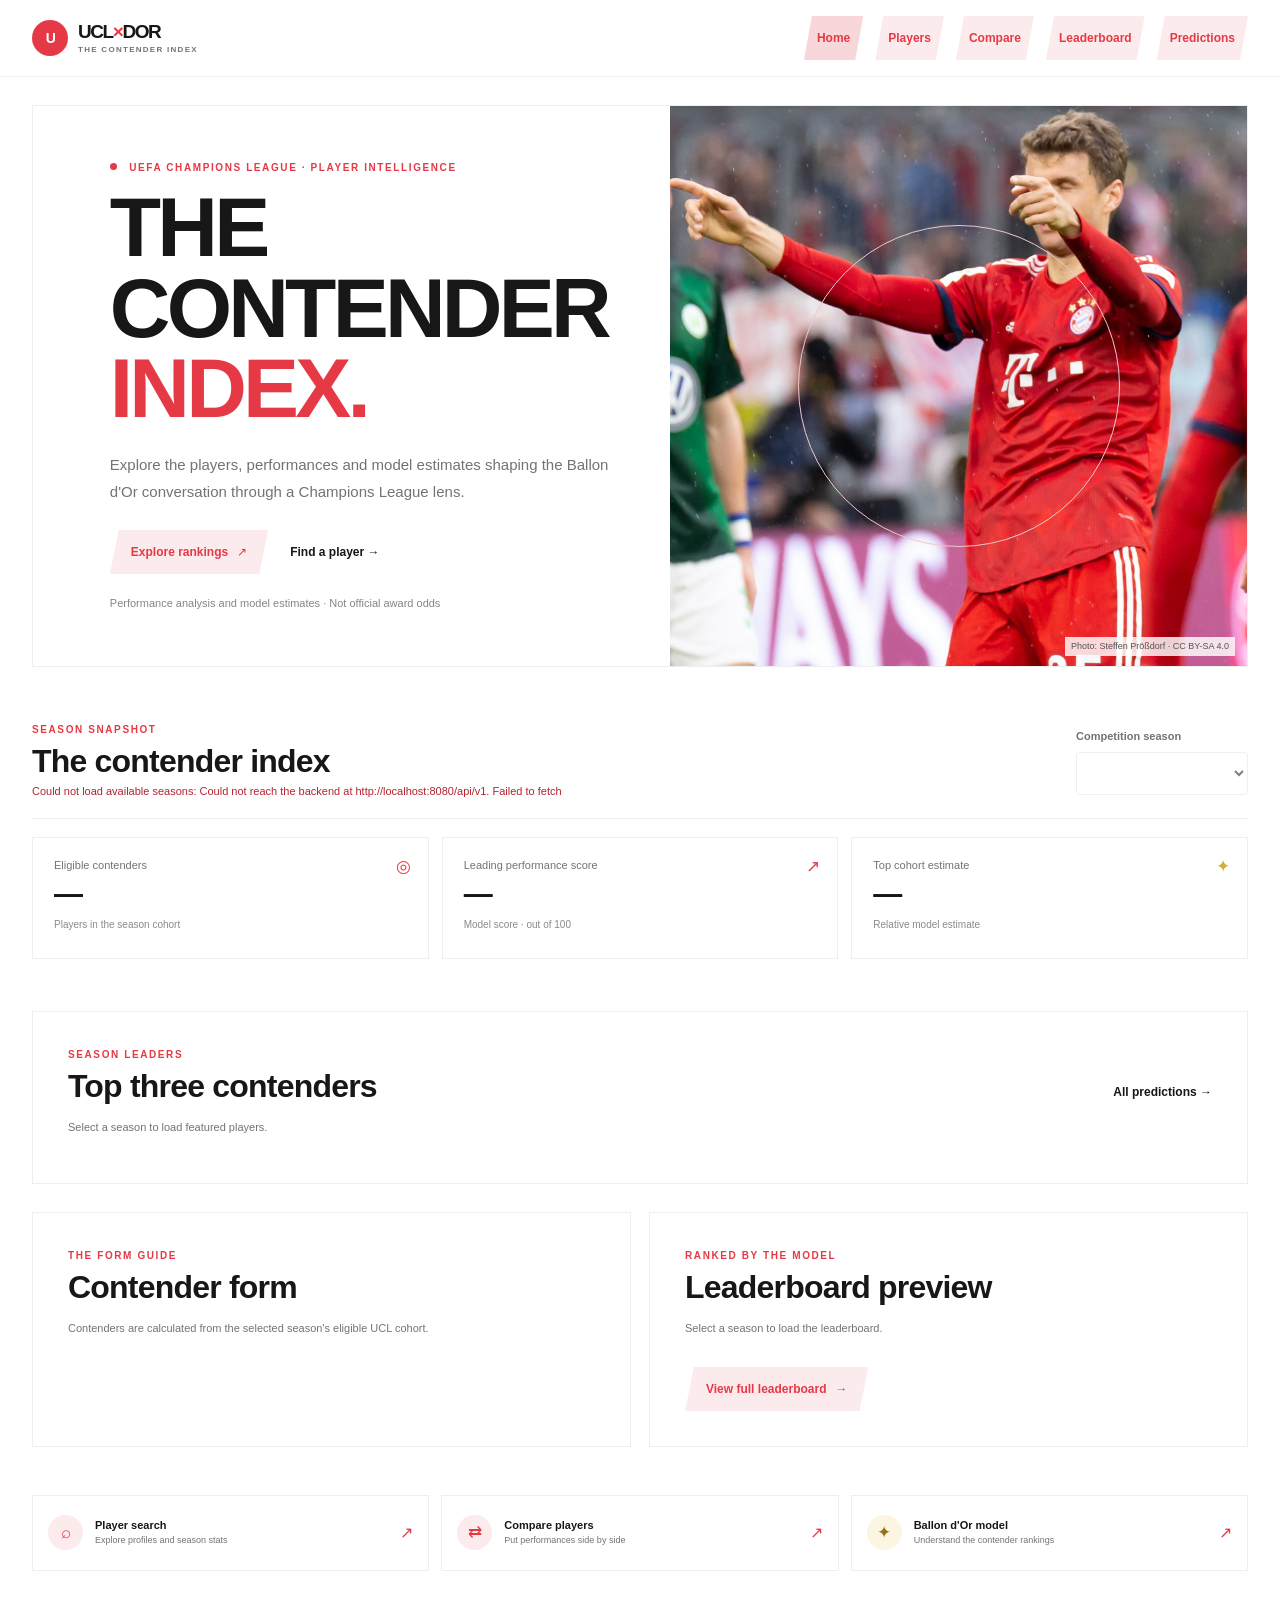
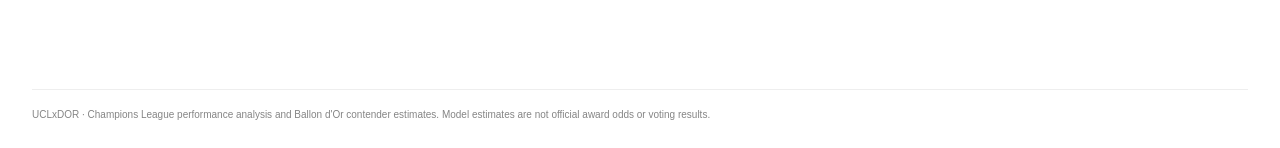
==== commit 266864ea: "css update" ====
--- a/src/main/resources/static/index.html
+++ b/src/main/resources/static/index.html
@@ -36,14 +36,10 @@
                 </div>
                 <p class="hero-disclaimer">Performance analysis and model estimates · Not official award odds</p>
             </div>
-            <div class="hero-visual" role="img" aria-label="Jamal Musiala, Bayern Munich and Germany. Licensed player photo unavailable.">
+            <div class="hero-visual">
                 <div class="hero-visual-frame" aria-hidden="true"></div>
-                <div class="hero-visual-placeholder">
-                    <span class="placeholder-initials" aria-hidden="true">JM</span>
-                    <span class="placeholder-name">JAMAL MUSIALA</span>
-                    <span class="placeholder-meta">BAYERN MUNICH <i aria-hidden="true"></i> GERMANY</span>
-                    <span class="placeholder-note">PLAYER PHOTO UNAVAILABLE</span>
-                </div>
+                <img class="hero-player-photo" src="images/thomas-muller.jpg" alt="Thomas Müller celebrating in his Bayern Munich kit">
+                <a class="photo-credit" href="https://commons.wikimedia.org/wiki/File:2019-03-09_Fu%C3%9Fball,_M%C3%A4nner,_1._Bundesliga,_FC_Bayern_M%C3%BCnchen_-_VfL_Wolfsburg_StP_2687_by_Stepro.jpg" target="_blank" rel="noopener noreferrer">Photo: Steffen Prößdorf · CC BY-SA 4.0</a>
             </div>
         </section>
 
--- a/src/main/resources/static/editorial.css
+++ b/src/main/resources/static/editorial.css
@@ -45,27 +45,25 @@
 .brand-x { color: var(--red); }
 .brand small { display: block; margin-top: 5px; color: var(--muted); font-size: 8px; font-weight: 700; letter-spacing: .16em; }
 
-nav[aria-label="Main navigation"] { display: flex; align-items: center; gap: clamp(18px, 2.8vw, 36px); }
+nav[aria-label="Main navigation"] { display: flex; align-items: center; gap: clamp(6px, 1vw, 12px); }
 nav[aria-label="Main navigation"] a {
     position: relative;
-    padding: 29px 0 26px;
-    color: #626262;
+    min-height: 44px;
+    display: inline-flex;
+    align-items: center;
+    justify-content: center;
+    padding: 9px 13px;
+    clip-path: polygon(8px 0, 100% 0, calc(100% - 8px) 100%, 0 100%);
+    color: var(--red);
+    background: var(--red-soft);
     font-size: 12px;
     font-weight: 700;
     text-decoration: none;
-    transition: color .18s ease;
+    transition: color .18s ease, background-color .18s ease, transform .18s ease;
 }
 nav[aria-label="Main navigation"] a:hover,
-nav[aria-label="Main navigation"] a[aria-current="page"] { color: var(--red); }
-nav[aria-label="Main navigation"] a[aria-current="page"]::after {
-    position: absolute;
-    right: 0;
-    bottom: -1px;
-    left: 0;
-    height: 2px;
-    background: var(--red);
-    content: "";
-}
+nav[aria-label="Main navigation"] a[aria-current="page"] { color: var(--red); background: #f8d7da; }
+nav[aria-label="Main navigation"] a:hover { transform: translateY(-1px); background: #f8d7da; }
 
 main {
     width: min(var(--content-width), calc(100% - 64px));
@@ -123,26 +121,27 @@
 .hero-disclaimer { margin: 21px 0 0; color: #858585; font-size: 11px; }
 .button-link,
 button {
-    min-height: 43px;
+    min-height: 44px;
     display: inline-flex;
     align-items: center;
     justify-content: center;
     gap: 9px;
-    padding: 9px 16px;
-    border: 1px solid var(--red);
-    border-radius: 3px;
-    color: #fff;
-    background: var(--red);
+    padding: 10px 20px;
+    border: 1px solid transparent;
+    border-radius: 0;
+    clip-path: polygon(9px 0, 100% 0, calc(100% - 9px) 100%, 0 100%);
+    color: var(--red);
+    background: var(--red-soft);
     font-size: 12px;
     font-weight: 750;
     text-decoration: none;
     cursor: pointer;
-    transition: background .18s ease, border-color .18s ease, transform .18s ease;
+    transition: background-color .18s ease, color .18s ease, transform .18s ease;
 }
 .button-link:hover,
-button:hover:not(:disabled) { transform: translateY(-1px); border-color: #cb2d3a; color: #fff; background: #cb2d3a; }
-.button-link-secondary { border-color: var(--line); color: var(--ink); background: #fff; }
-.button-link-secondary:hover { border-color: #e7b5b9; color: var(--red); background: var(--red-soft); }
+button:hover:not(:disabled) { transform: translateY(-1px); color: var(--red); background: #f8d7da; }
+.button-link-secondary { color: var(--red); background: var(--red-soft); }
+.button-link-secondary:hover { color: var(--red); background: #f8d7da; }
 .text-link { color: var(--ink); font-size: 12px; font-weight: 750; text-decoration: none; }
 .text-link:hover { color: var(--red); }
 
@@ -153,6 +152,29 @@
     overflow: hidden;
     background: var(--wash);
 }
+.hero-player-photo {
+    position: absolute;
+    inset: 0;
+    width: 100%;
+    height: 100%;
+    object-fit: cover;
+    object-position: 65% 0;
+    transform: scale(1.1);
+    transform-origin: 65% 0;
+}
+.photo-credit {
+    position: absolute;
+    z-index: 2;
+    right: 12px;
+    bottom: 10px;
+    padding: 3px 6px;
+    color: #555;
+    background: rgb(255 255 255 / 82%);
+    font-size: 9px;
+    line-height: 1.4;
+    text-decoration: none;
+}
+.photo-credit:hover { color: var(--red); }
 .hero-visual::before,
 .hero-visual::after {
     position: absolute;
@@ -222,6 +244,12 @@
 select { min-width: 172px; cursor: pointer; }
 button:disabled,
 select:disabled { opacity: .55; cursor: not-allowed; }
+button:disabled {
+    color: #858585;
+    background: #f0f0f0;
+    cursor: not-allowed;
+    opacity: 1;
+}
 
 .overview-grid { display: grid; grid-template-columns: repeat(3, minmax(0, 1fr)); gap: 13px; margin: 0 0 52px; }
 .overview-card {
@@ -453,11 +481,10 @@
 .selected-player .comparison-player-details { display: flex; flex-direction: column; }
 .selected-player .comparison-player-details small { color: var(--muted); font-size: 9px; }
 .comparison-search-results li button,
-.selected-players li button { min-height: 34px; padding: 5px 10px; font-size: 10px; white-space: nowrap; }
-.selected-players li button { border-color: var(--line); color: var(--ink); background: var(--wash); }
-.selected-players li button:hover:not(:disabled) { border-color: #e5c4c6; color: var(--red); background: var(--red-soft); }
+.selected-players li button { min-height: 44px; padding: 8px 12px; font-size: 10px; white-space: nowrap; }
+.selected-players li button:hover:not(:disabled) { color: var(--red); background: #f8d7da; }
 .comparison-controls { justify-content: flex-start; align-items: flex-end; flex-wrap: wrap; margin-top: 18px; }
-.comparison-controls button { min-height: 43px; }
+.comparison-controls button { min-height: 44px; }
 #comparison-results,
 #leaderboard-table-container { width: 100%; margin-top: 17px; overflow-x: auto; border: 1px solid var(--line); background: #fff; }
 table { width: 100%; border-collapse: collapse; text-align: left; }
@@ -479,11 +506,11 @@
 #leaderboard-table-container tbody tr:nth-child(3) > td:first-child { color: var(--bronze); }
 #leaderboard-table-container tbody tr:hover,
 #comparison-results tbody tr:hover { background: var(--wash); }
-#leaderboard-table-container button { min-height: 32px; padding: 5px 9px; border-color: var(--line); color: var(--ink); background: #fff; font-size: 9px; white-space: nowrap; }
-#leaderboard-table-container button:hover:not(:disabled) { border-color: #e5c4c6; color: var(--red); background: var(--red-soft); }
+#leaderboard-table-container button { min-height: 44px; padding: 8px 12px; font-size: 9px; white-space: nowrap; }
+#leaderboard-table-container button:hover:not(:disabled) { color: var(--red); background: #f8d7da; }
 .leaderboard-tools { align-items: flex-end; flex-wrap: wrap; margin-top: 16px; }
 .leaderboard-actions { display: flex; align-items: flex-end; justify-content: flex-end; gap: 10px; flex-wrap: wrap; }
-.leaderboard-actions .button-link { min-height: 42px; font-size: 10px; }
+.leaderboard-actions .button-link { min-height: 44px; font-size: 10px; }
 .scope-note { color: var(--muted); font-size: 10px; }
 .row-statistics-status { display: block; max-width: 210px; color: var(--muted); font-size: 9px; }
 .leaderboard-player-cell { min-width: 190px; }
@@ -598,7 +625,7 @@
         scrollbar-width: none;
     }
     nav[aria-label="Main navigation"]::-webkit-scrollbar { display: none; }
-    nav[aria-label="Main navigation"] a { flex: 0 0 auto; padding: 12px 0 10px; }
+    nav[aria-label="Main navigation"] a { flex: 0 0 auto; min-height: 44px; padding: 9px 13px; }
     main { width: calc(100% - 32px); padding: 25px 0 45px; }
     .dashboard-main { padding-top: 14px; }
     .hero { min-height: 600px; grid-template-columns: 1fr; grid-template-rows: auto 1fr; margin-bottom: 39px; }
